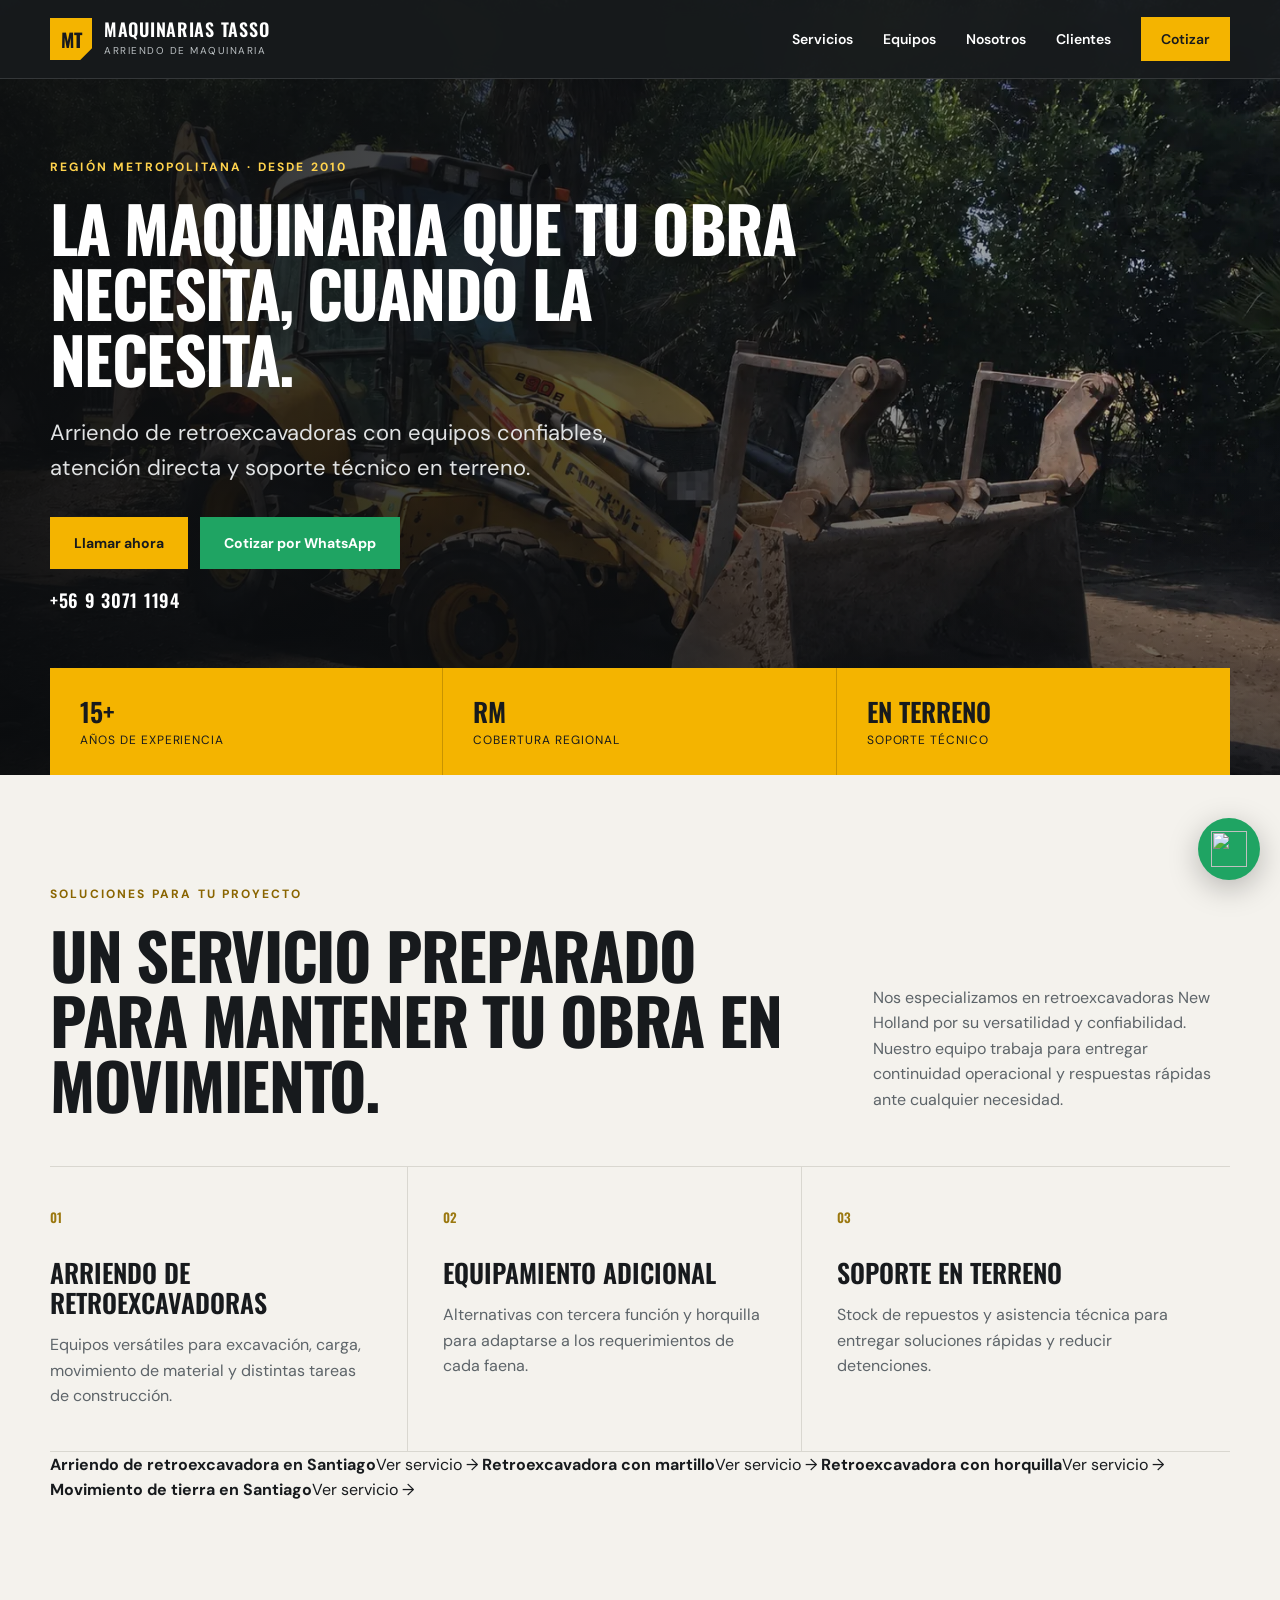
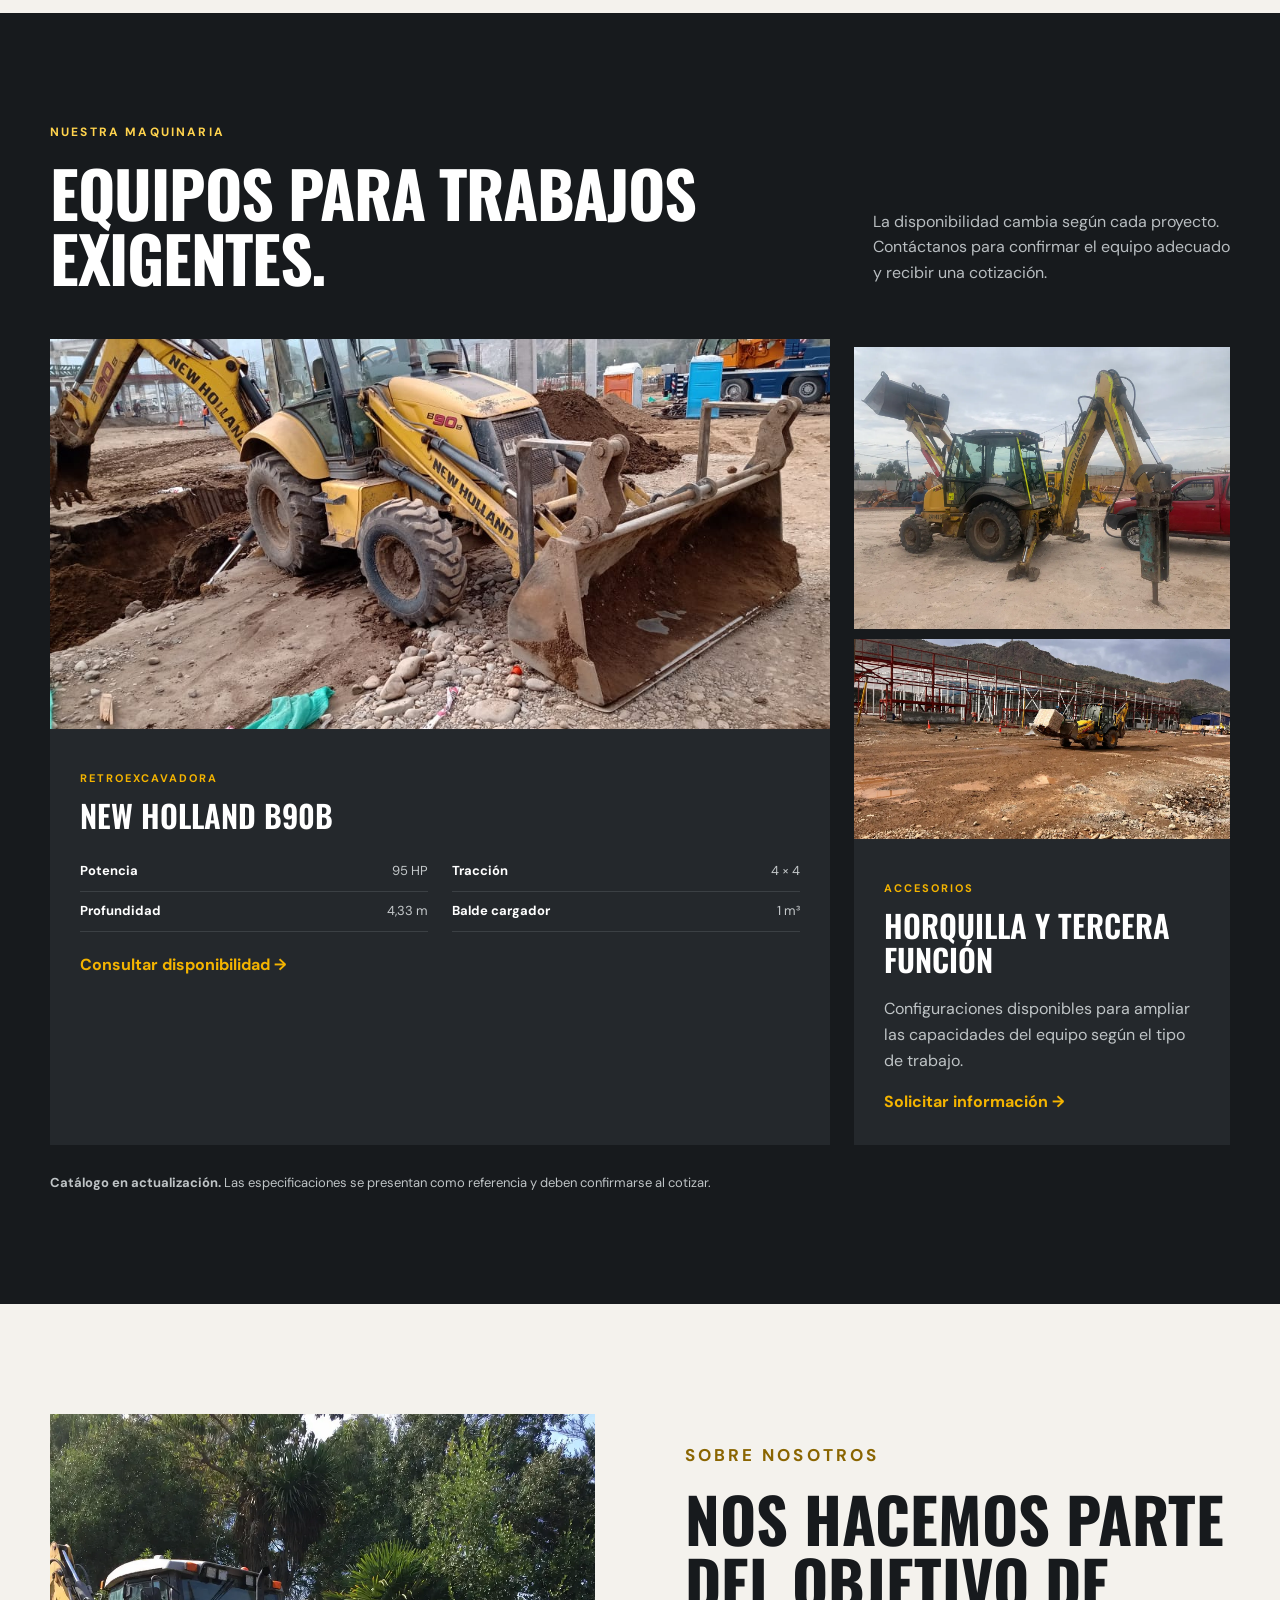
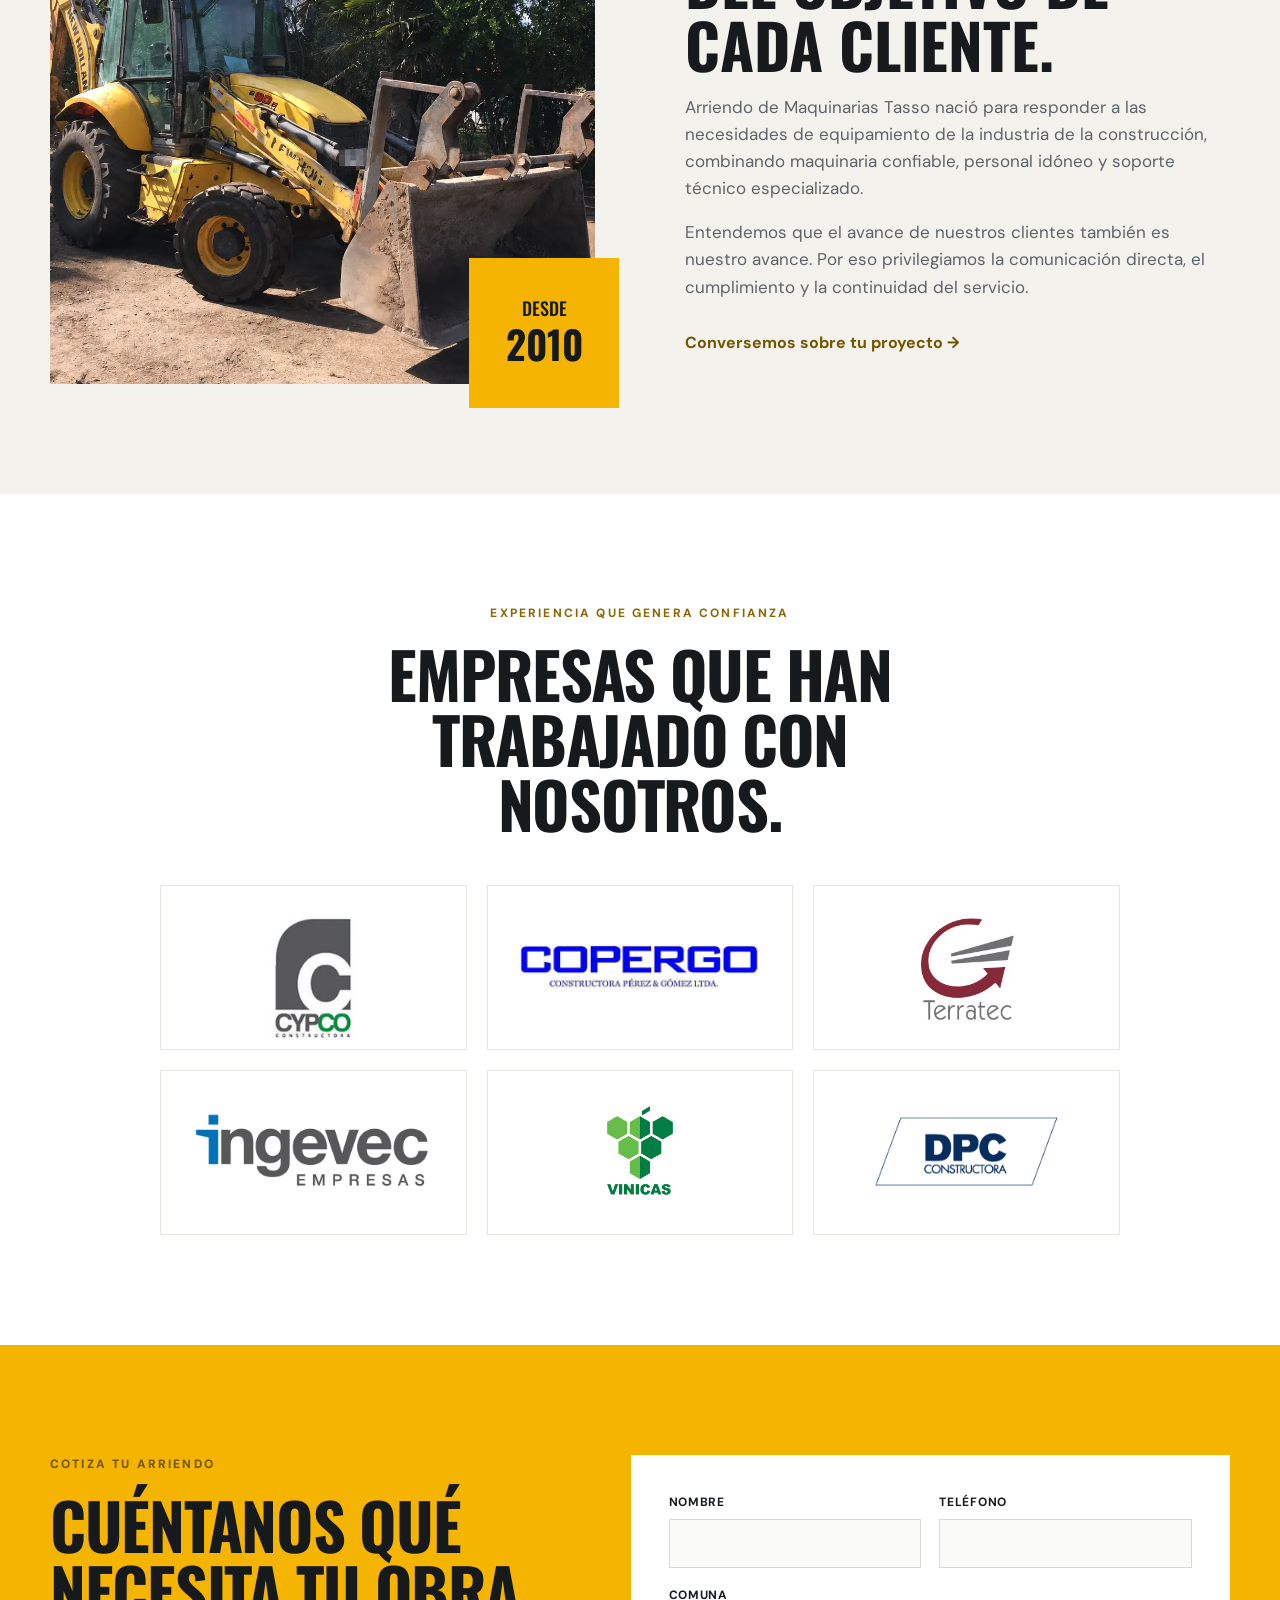
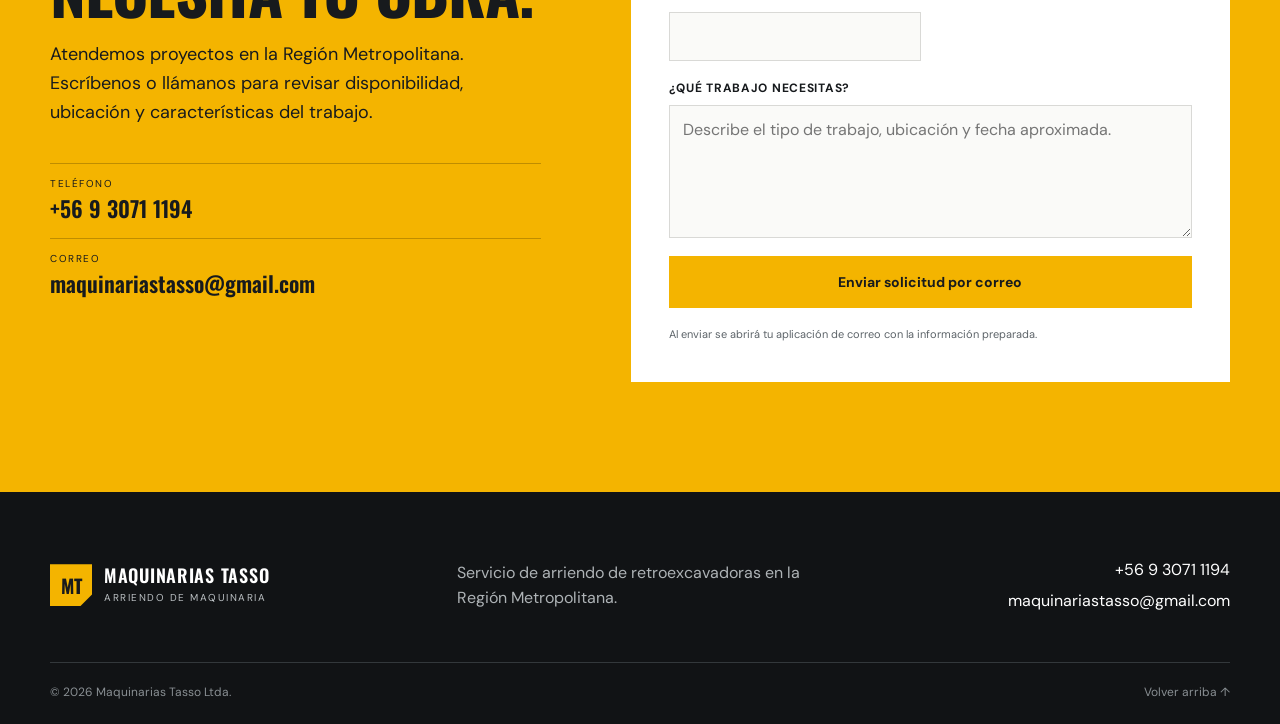
==== index.html @ aa0fc48d "Mejora estructura SEO y enlaces internos" ====
<!doctype html>
<html lang="es-CL">
<head>
  <meta charset="utf-8">
  <meta name="viewport" content="width=device-width, initial-scale=1">
  <title>Arriendo de retroexcavadoras en Santiago | Maquinarias Tasso</title>
  <meta name="description" content="Arriendo de retroexcavadoras y maquinaria para construcción en la Región Metropolitana. Más de 15 años de experiencia, soporte en terreno y atención directa.">
  <meta name="theme-color" content="#171a1d">
  <link rel="icon" href="assets/favicon.svg" type="image/svg+xml">
  <link rel="canonical" href="https://maquinariastasso.cl/">
  <meta property="og:title" content="Maquinarias Tasso | Arriendo de retroexcavadoras">
  <meta property="og:description" content="Maquinaria confiable, operadores con experiencia y soporte en terreno en la Región Metropolitana.">
  <meta property="og:type" content="website">
  <meta property="og:url" content="https://maquinariastasso.cl/">
  <meta property="og:image" content="https://maquinariastasso.cl/assets/retroexcavadora-portada-censurada.webp">
  <link rel="preconnect" href="https://fonts.googleapis.com">
  <link rel="preconnect" href="https://fonts.gstatic.com" crossorigin>
  <link href="https://fonts.googleapis.com/css2?family=DM+Sans:wght@400;500;600;700&family=Oswald:wght@500;600;700&display=swap" rel="stylesheet">
  <link rel="stylesheet" href="styles.css?v=20260804-10">
  <script type="application/ld+json">
  {
    "@context": "https://schema.org",
    "@type": "LocalBusiness",
    "@id": "https://maquinariastasso.cl/#empresa",
    "name": "Arriendo de Maquinarias Tasso Ltda.",
    "alternateName": "Maquinarias Tasso",
    "url": "https://maquinariastasso.cl/",
    "logo": "https://maquinariastasso.cl/assets/favicon.svg",
    "image": "https://maquinariastasso.cl/assets/retroexcavadora-portada-censurada.webp",
    "telephone": "+56930711194",
    "email": "maquinariastasso@gmail.com",
    "foundingDate": "2010",
    "priceRange": "$",
    "address": {
      "@type": "PostalAddress",
      "addressRegion": "Región Metropolitana",
      "addressCountry": "CL"
    },
    "areaServed": {
      "@type": "AdministrativeArea",
      "name": "Región Metropolitana de Santiago"
    },
    "description": "Arriendo de retroexcavadoras y maquinaria para construcción en la Región Metropolitana.",
    "hasOfferCatalog": {
      "@type": "OfferCatalog",
      "name": "Servicios de arriendo de maquinaria",
      "itemListElement": [
        {"@type":"Offer","itemOffered":{"@type":"Service","name":"Arriendo de retroexcavadora en Santiago","url":"https://maquinariastasso.cl/arriendo-retroexcavadora-santiago/"}},
        {"@type":"Offer","itemOffered":{"@type":"Service","name":"Retroexcavadora con martillo hidráulico","url":"https://maquinariastasso.cl/retroexcavadora-con-martillo/"}},
        {"@type":"Offer","itemOffered":{"@type":"Service","name":"Retroexcavadora con horquilla","url":"https://maquinariastasso.cl/retroexcavadora-con-horquilla/"}},
        {"@type":"Offer","itemOffered":{"@type":"Service","name":"Movimiento de tierra en Santiago","url":"https://maquinariastasso.cl/movimiento-de-tierra-santiago/"}}
      ]
    }
  }
  </script>
</head>
<body>
  <a class="skip-link" href="#contenido">Saltar al contenido</a>
  <header class="site-header" id="inicio">
    <div class="container nav-wrap">
      <a class="brand" href="#inicio" aria-label="Maquinarias Tasso, inicio">
        <span class="brand-mark">MT</span>
        <span><strong>Maquinarias Tasso</strong><small>Arriendo de maquinaria</small></span>
      </a>
      <button class="menu-toggle" aria-expanded="false" aria-controls="menu">Menú</button>
      <nav id="menu" aria-label="Navegación principal">
        <a href="#servicios">Servicios</a>
        <a href="#equipos">Equipos</a>
        <a href="#nosotros">Nosotros</a>
        <a href="#clientes">Clientes</a>
        <a class="nav-cta" href="#contacto">Cotizar</a>
      </nav>
    </div>
  </header>

  <main id="contenido">
    <section class="hero">
      <img class="hero-image" src="assets/retroexcavadora-portada-censurada.webp?v=1" alt="Retroexcavadora New Holland de Maquinarias Tasso">
      <div class="hero-overlay"></div>
      <div class="container hero-content">
        <p class="eyebrow">Región Metropolitana · Desde 2010</p>
        <h1>La maquinaria que tu obra necesita, cuando la necesita.</h1>
        <p class="hero-lead">Arriendo de retroexcavadoras con equipos confiables, atención directa y soporte técnico en terreno.</p>
        <div class="hero-actions">
          <a class="button button-primary" href="tel:+56930711194">Llamar ahora</a>
          <a class="button button-whatsapp" href="https://wa.me/56930711194?text=Hola%2C%20quiero%20cotizar%20el%20arriendo%20de%20una%20retroexcavadora." target="_blank" rel="noopener">Cotizar por WhatsApp</a>
        </div>
        <a class="phone-link" href="tel:+56930711194">+56 9 3071 1194</a>
      </div>
      <div class="hero-stats container" aria-label="Características del servicio">
        <div><strong>15+</strong><span>años de experiencia</span></div>
        <div><strong>RM</strong><span>cobertura regional</span></div>
        <div><strong>En terreno</strong><span>soporte técnico</span></div>
      </div>
    </section>

    <section class="section services" id="servicios">
      <div class="container">
        <div class="section-heading split-heading">
          <div><p class="eyebrow dark">Soluciones para tu proyecto</p><h2>Un servicio preparado para mantener tu obra en movimiento.</h2></div>
          <p>Nos especializamos en retroexcavadoras New Holland por su versatilidad y confiabilidad. Nuestro equipo trabaja para entregar continuidad operacional y respuestas rápidas ante cualquier necesidad.</p>
        </div>
        <div class="service-grid">
          <article><span class="number">01</span><h3>Arriendo de retroexcavadoras</h3><p>Equipos versátiles para excavación, carga, movimiento de material y distintas tareas de construcción.</p></article>
          <article><span class="number">02</span><h3>Equipamiento adicional</h3><p>Alternativas con tercera función y horquilla para adaptarse a los requerimientos de cada faena.</p></article>
          <article><span class="number">03</span><h3>Soporte en terreno</h3><p>Stock de repuestos y asistencia técnica para entregar soluciones rápidas y reducir detenciones.</p></article>
        </div>
        <div class="service-page-links" aria-label="Servicios especializados">
          <a href="/arriendo-retroexcavadora-santiago/"><strong>Arriendo de retroexcavadora en Santiago</strong><span>Ver servicio →</span></a>
          <a href="/retroexcavadora-con-martillo/"><strong>Retroexcavadora con martillo</strong><span>Ver servicio →</span></a>
          <a href="/retroexcavadora-con-horquilla/"><strong>Retroexcavadora con horquilla</strong><span>Ver servicio →</span></a>
          <a href="/movimiento-de-tierra-santiago/"><strong>Movimiento de tierra en Santiago</strong><span>Ver servicio →</span></a>
        </div>
      </div>
    </section>

    <section class="section fleet" id="equipos">
      <div class="container">
        <div class="section-heading fleet-heading"><div><p class="eyebrow">Nuestra maquinaria</p><h2>Equipos para trabajos exigentes.</h2></div><p>La disponibilidad cambia según cada proyecto. Contáctanos para confirmar el equipo adecuado y recibir una cotización.</p></div>
        <div class="fleet-grid">
          <article class="machine-card featured">
            <img src="assets/retroexcavadora-en-obra.jpg" alt="Retroexcavadora New Holland B90B trabajando en una obra" loading="lazy">
            <div class="machine-body"><p class="machine-type">Retroexcavadora</p><h3>New Holland B90B</h3><ul><li><b>Potencia</b><span>95 HP</span></li><li><b>Tracción</b><span>4 × 4</span></li><li><b>Profundidad</b><span>4,33 m</span></li><li><b>Balde cargador</b><span>1 m³</span></li></ul><a href="#contacto">Consultar disponibilidad <span>→</span></a></div>
          </article>
          <article class="machine-card">
            <div class="accessory-gallery" aria-label="Retroexcavadoras con equipamiento adicional">
              <img class="accessory-photo-hammer" src="assets/accesorio-martillo-censurado.webp?v=1" alt="Retroexcavadora New Holland equipada con martillo hidráulico" loading="lazy">
              <img class="accessory-photo-fork" src="assets/accesorio-horquilla-censurado.webp?v=1" alt="Retroexcavadora New Holland utilizando horquilla para trasladar materiales" loading="lazy">
            </div>
            <div class="machine-body"><p class="machine-type">Accesorios</p><h3>Horquilla y tercera función</h3><p>Configuraciones disponibles para ampliar las capacidades del equipo según el tipo de trabajo.</p><a href="#contacto">Solicitar información <span>→</span></a></div>
          </article>
        </div>
        <p class="catalog-note"><strong>Catálogo en actualización.</strong> Las especificaciones se presentan como referencia y deben confirmarse al cotizar.</p>
      </div>
    </section>

    <section class="section about" id="nosotros">
      <div class="container about-grid">
        <div class="about-image"><img src="assets/retroexcavadora-portada-censurada.webp?v=1" alt="Retroexcavadora de la flota de Maquinarias Tasso" loading="lazy"><span>Desde<br><strong>2010</strong></span></div>
        <div class="about-copy"><p class="eyebrow dark">Sobre nosotros</p><h2>Nos hacemos parte del objetivo de cada cliente.</h2><p>Arriendo de Maquinarias Tasso nació para responder a las necesidades de equipamiento de la industria de la construcción, combinando maquinaria confiable, personal idóneo y soporte técnico especializado.</p><p>Entendemos que el avance de nuestros clientes también es nuestro avance. Por eso privilegiamos la comunicación directa, el cumplimiento y la continuidad del servicio.</p><a class="text-link" href="#contacto">Conversemos sobre tu proyecto →</a></div>
      </div>
    </section>

    <section class="section clients" id="clientes">
      <div class="container">
        <div class="section-heading centered"><p class="eyebrow dark">Experiencia que genera confianza</p><h2>Empresas que han trabajado con nosotros.</h2></div>
        <div class="logo-row">
          <div class="logo-card logo-card-cypco"><img src="assets/cliente-cypco-mejorado.png" alt="Constructora Cypco" loading="lazy"></div>
          <div class="logo-card logo-card-wide"><img src="assets/cliente-logo.jpg" alt="Constructora Pérez y Gómez, COPERGO" loading="lazy"></div>
          <div class="logo-card logo-card-square"><img src="assets/cliente-terratec.png" alt="Terratec" loading="lazy"></div>
          <div class="logo-card logo-card-wide"><img src="assets/cliente-ingevec.png" alt="Ingevec Empresas" loading="lazy"></div>
          <div class="logo-card logo-card-square"><img src="assets/cliente-vinicas.png" alt="Vinicas" loading="lazy"></div>
          <div class="logo-card logo-card-dpc"><img src="assets/cliente-dpc.png" alt="DPC Constructora" loading="lazy"></div>
        </div>
      </div>
    </section>

    <section class="contact" id="contacto">
      <div class="container contact-grid">
        <div><p class="eyebrow">Cotiza tu arriendo</p><h2>Cuéntanos qué necesita tu obra.</h2><p>Atendemos proyectos en la Región Metropolitana. Escríbenos o llámanos para revisar disponibilidad, ubicación y características del trabajo.</p><div class="contact-options"><a href="tel:+56930711194"><small>Teléfono</small><strong>+56 9 3071 1194</strong></a><a href="mailto:maquinariastasso@gmail.com"><small>Correo</small><strong>maquinariastasso@gmail.com</strong></a></div></div>
        <form id="quote-form">
          <label>Nombre<input name="nombre" autocomplete="name" required></label>
          <label>Teléfono<input name="telefono" type="tel" autocomplete="tel" required></label>
          <label>Comuna<input name="comuna" autocomplete="address-level2" required></label>
          <label>¿Qué trabajo necesitas?<textarea name="mensaje" rows="5" required placeholder="Describe el tipo de trabajo, ubicación y fecha aproximada."></textarea></label>
          <button class="button button-primary" type="submit">Enviar solicitud por correo</button>
          <p class="form-note">Al enviar se abrirá tu aplicación de correo con la información preparada.</p>
        </form>
      </div>
    </section>
  </main>

  <footer><div class="container footer-grid"><div class="brand"><span class="brand-mark">MT</span><span><strong>Maquinarias Tasso</strong><small>Arriendo de maquinaria</small></span></div><p>Servicio de arriendo de retroexcavadoras en la Región Metropolitana.</p><div><a href="tel:+56930711194">+56 9 3071 1194</a><a href="mailto:maquinariastasso@gmail.com">maquinariastasso@gmail.com</a></div></div><div class="container footer-bottom"><span>© <span id="year"></span> Maquinarias Tasso Ltda.</span><a href="#inicio">Volver arriba ↑</a></div></footer>

  <a class="floating-whatsapp" href="https://wa.me/56930711194?text=Hola%2C%20quiero%20cotizar%20el%20arriendo%20de%20una%20retroexcavadora." target="_blank" rel="noopener" aria-label="Cotizar por WhatsApp">
    <img src="https://cdn.simpleicons.org/whatsapp/ffffff" alt="" width="36" height="36">
  </a>
  <script src="script.js"></script>
</body>
</html>
---- styles.css ----
:root{--ink:#171a1d;--muted:#5d6469;--yellow:#f4b400;--yellow-2:#ffd34d;--paper:#f4f2ed;--white:#fff;--green:#1fa463;--line:#d9d7d0;--max:1180px}*{box-sizing:border-box}html{scroll-behavior:smooth;scroll-padding-top:84px}body{margin:0;color:var(--ink);font-family:"DM Sans",sans-serif;background:var(--paper);line-height:1.6}img{max-width:100%;display:block}a{color:inherit;text-decoration:none}.container{width:min(calc(100% - 40px),var(--max));margin:auto}.skip-link{position:absolute;left:-9999px}.skip-link:focus{left:16px;top:12px;z-index:99;background:#fff;padding:10px}.site-header{position:fixed;inset:0 0 auto;z-index:50;background:rgba(23,26,29,.93);color:#fff;border-bottom:1px solid rgba(255,255,255,.13);backdrop-filter:blur(14px)}.nav-wrap{height:78px;display:flex;align-items:center;justify-content:space-between}.brand{display:flex;align-items:center;gap:12px}.brand-mark{display:grid;place-items:center;width:42px;height:42px;background:var(--yellow);color:var(--ink);font:700 19px/1 "Oswald",sans-serif;clip-path:polygon(0 0,100% 0,100% 72%,72% 100%,0 100%)}.brand strong,.brand small{display:block}.brand strong{font:600 18px/1.2 "Oswald",sans-serif;text-transform:uppercase;letter-spacing:.04em}.brand small{font-size:10px;letter-spacing:.15em;text-transform:uppercase;color:#bbc0c3;margin-top:3px}nav{display:flex;align-items:center;gap:30px}nav a{font-size:14px;font-weight:600}nav a:not(.nav-cta):hover{color:var(--yellow)}.nav-cta{background:var(--yellow);color:var(--ink);padding:11px 20px}.menu-toggle{display:none;color:#fff;background:none;border:1px solid #666;padding:8px 12px}.hero{height:max(720px,100vh);min-height:720px;position:relative;color:#fff;display:flex;align-items:center;overflow:hidden}.hero-image,.hero-overlay{position:absolute;inset:0}.hero-image{background:url("assets/retroexcavadora-new-holland.jpg") center/cover}.hero-overlay{background:linear-gradient(90deg,rgba(10,12,14,.93) 0%,rgba(10,12,14,.65) 50%,rgba(10,12,14,.1) 100%),linear-gradient(0deg,rgba(10,12,14,.75),transparent 45%)}.hero-content{position:relative;z-index:2;padding:105px 0 170px}.eyebrow{margin:0 0 18px;color:var(--yellow-2);font-size:12px;font-weight:700;text-transform:uppercase;letter-spacing:.18em}.eyebrow.dark{color:#8a6500}.hero h1,.section h2,.contact h2{font-family:"Oswald",sans-serif;text-transform:uppercase;line-height:1.02;margin:0}.hero h1{font-size:clamp(52px,7.4vw,100px);max-width:850px;letter-spacing:-.025em}.hero-lead{max-width:650px;font-size:clamp(18px,2vw,22px);color:#e0e2e3;margin:24px 0 32px}.hero-actions{display:flex;gap:12px;flex-wrap:wrap}.button{display:inline-flex;align-items:center;justify-content:center;min-height:52px;padding:13px 24px;font-weight:700;border:0;cursor:pointer;font:700 14px/1.2 "DM Sans",sans-serif}.button-primary{background:var(--yellow);color:var(--ink)}.button-primary:hover{background:var(--yellow-2)}.button-whatsapp{background:var(--green);color:#fff}.phone-link{display:inline-block;margin-top:18px;font:600 18px "Oswald",sans-serif;letter-spacing:.04em}.hero-stats{position:absolute;z-index:3;bottom:0;left:50%;transform:translateX(-50%);display:grid;grid-template-columns:repeat(3,1fr);background:var(--yellow);color:var(--ink)}.hero-stats div{padding:24px 30px;border-right:1px solid rgba(0,0,0,.18)}.hero-stats div:last-child{border:0}.hero-stats strong,.hero-stats span{display:block}.hero-stats strong{font:600 26px "Oswald",sans-serif;text-transform:uppercase}.hero-stats span{font-size:12px;text-transform:uppercase;letter-spacing:.08em}.section{padding:110px 0}.section-heading{margin-bottom:48px}.section-heading h2,.contact h2{font-size:clamp(38px,5vw,65px);letter-spacing:-.02em}.split-heading,.fleet-heading{display:grid;grid-template-columns:1.35fr .65fr;gap:80px;align-items:end}.split-heading>p,.fleet-heading>p{color:var(--muted);margin:0 0 5px}.service-grid{display:grid;grid-template-columns:repeat(3,1fr);border-top:1px solid var(--line);border-bottom:1px solid var(--line)}.service-grid article{padding:38px 35px 42px 0;border-right:1px solid var(--line);margin-right:35px}.service-grid article:last-child{border:0;margin:0}.number{font:600 13px "Oswald";color:#9b780f}.service-grid h3{font:600 26px/1.15 "Oswald";text-transform:uppercase;margin:28px 0 14px}.service-grid p{color:var(--muted);margin:0}.fleet{background:var(--ink);color:#fff}.fleet-heading>p{color:#b8bdc0}.fleet-grid{display:grid;grid-template-columns:1.35fr .65fr;gap:24px}.machine-card{background:#24282c}.machine-card img{width:100%;height:290px;object-fit:cover}.machine-card.featured img{height:390px}.machine-body{padding:30px}.machine-type{color:var(--yellow);font-size:11px;text-transform:uppercase;letter-spacing:.18em;font-weight:700}.machine-body h3{font:600 31px/1.1 "Oswald";text-transform:uppercase;margin:8px 0 20px}.machine-body>p:not(.machine-type){color:#bfc4c6}.machine-body ul{list-style:none;padding:0;margin:0 0 20px;display:grid;grid-template-columns:1fr 1fr;gap:0 24px}.machine-body li{display:flex;justify-content:space-between;padding:9px 0;border-bottom:1px solid #3b4044;font-size:13px}.machine-body li span{color:#c5c9cb}.machine-body a,.text-link{color:var(--yellow);font-weight:700}.catalog-note{font-size:13px;color:#bfc4c6;margin:28px 0 0}.about-grid{display:grid;grid-template-columns:1fr 1fr;gap:90px;align-items:center}.about-image{position:relative}.about-image img{width:100%;height:570px;object-fit:cover}.about-image>span{position:absolute;right:-24px;bottom:-24px;width:150px;height:150px;background:var(--yellow);display:grid;place-content:center;text-align:center;font:500 18px/1.2 "Oswald";text-transform:uppercase}.about-image strong{font-size:39px}.about-copy h2{font-size:clamp(38px,5vw,62px)}.about-copy p{color:var(--muted);font-size:17px}.about-copy .text-link{display:inline-block;margin-top:12px;color:#735600}.clients{background:#fff}.centered{text-align:center}.centered h2{max-width:680px;margin:auto}.logo-row{display:flex;justify-content:center;gap:24px;flex-wrap:wrap}.logo-card{width:230px;height:130px;border:1px solid #e5e3dd;display:grid;place-items:center;padding:22px}.logo-card img{max-height:75px;max-width:170px}.contact{background:var(--yellow);padding:110px 0}.contact .eyebrow{color:#6e5200}.contact-grid{display:grid;grid-template-columns:.9fr 1.1fr;gap:90px}.contact-grid>div>p:not(.eyebrow){font-size:18px;max-width:510px}.contact-options{display:grid;gap:14px;margin-top:36px}.contact-options a{border-top:1px solid rgba(0,0,0,.22);padding-top:12px}.contact-options small,.contact-options strong{display:block}.contact-options small{text-transform:uppercase;font-size:10px;letter-spacing:.15em}.contact-options strong{font:600 22px "Oswald"}form{background:#fff;padding:38px;display:grid;grid-template-columns:1fr 1fr;gap:18px}label{display:grid;gap:7px;font-size:12px;font-weight:700;text-transform:uppercase;letter-spacing:.06em}label:last-of-type,form button,.form-note{grid-column:1/-1}input,textarea{width:100%;border:1px solid #d9d9d6;padding:13px;font:400 16px "DM Sans";background:#fafaf8}textarea{resize:vertical}.form-note{font-size:11px;color:var(--muted);margin:0}footer{background:#111315;color:#fff;padding:52px 0 22px}.footer-grid{display:grid;grid-template-columns:1fr 1fr 1fr;gap:40px;align-items:center}.footer-grid p{color:#aeb3b6}.footer-grid>div:last-child{display:grid;gap:6px;text-align:right}.footer-bottom{border-top:1px solid #33383b;margin-top:35px;padding-top:20px;display:flex;justify-content:space-between;color:#898f93;font-size:12px}.floating-whatsapp{position:fixed;z-index:45;right:20px;bottom:20px;width:58px;height:58px;border-radius:50%;display:grid;place-items:center;background:var(--green);color:#fff;font-weight:800;box-shadow:0 8px 30px rgba(0,0,0,.25)}@media(max-width:850px){nav{position:absolute;top:78px;left:0;right:0;background:#171a1d;padding:24px 20px;display:none;flex-direction:column;align-items:stretch;gap:0}nav.open{display:flex}nav a{padding:13px 0;border-bottom:1px solid #34383b}.nav-cta{padding:13px;margin-top:12px;text-align:center}.menu-toggle{display:block}.hero{min-height:760px}.hero-overlay{background:linear-gradient(90deg,rgba(10,12,14,.92),rgba(10,12,14,.48))}.hero-content{padding-bottom:195px}.hero-stats div{padding:18px 14px}.hero-stats strong{font-size:20px}.split-heading,.fleet-heading,.about-grid,.contact-grid{grid-template-columns:1fr;gap:34px}.service-grid{grid-template-columns:1fr}.service-grid article{border-right:0;border-bottom:1px solid var(--line);margin:0;padding:28px 0}.fleet-grid{grid-template-columns:1fr}.machine-card.featured img,.machine-card img{height:300px}.about-image img{height:440px}.about-image>span{right:0}.footer-grid{grid-template-columns:1fr;text-align:center}.footer-grid .brand{justify-content:center}.footer-grid>div:last-child{text-align:center}}@media(max-width:560px){.container{width:min(calc(100% - 28px),var(--max))}.brand strong{font-size:16px}.brand small{display:none}.hero{min-height:810px}.hero h1{font-size:49px}.hero-actions .button{width:100%}.hero-stats{grid-template-columns:1fr 1fr}.hero-stats div:last-child{grid-column:1/-1;border-top:1px solid rgba(0,0,0,.18)}.section,.contact{padding:76px 0}.service-grid{border-bottom:0}.fleet-grid{margin-left:-14px;margin-right:-14px}.machine-body ul{grid-template-columns:1fr}form{padding:25px;grid-template-columns:1fr}.contact-options strong{font-size:18px;overflow-wrap:anywhere}.footer-bottom{gap:20px}.floating-whatsapp{width:52px;height:52px}}
.hero-content{padding-bottom:225px}.phone-link{display:block;width:max-content}.floating-whatsapp{width:62px;height:62px;font-size:0;transition:transform .2s ease,background .2s ease}.floating-whatsapp::after{content:"";position:absolute;left:7px;bottom:1px;width:17px;height:17px;background:var(--green);clip-path:polygon(0 0,100% 0,0 100%);transform:rotate(-10deg)}.floating-whatsapp:hover{transform:translateY(-3px);background:#188a53}.floating-whatsapp:hover::after{background:#188a53}.floating-whatsapp svg{position:relative;z-index:1;width:39px;height:39px;overflow:visible}.floating-whatsapp .bubble{fill:none;stroke:#fff;stroke-width:2.2;stroke-linejoin:round}.floating-whatsapp .phone{fill:#fff}@media(max-width:850px){.hero{min-height:810px}.hero-content{padding-bottom:265px}}@media(max-width:560px){.hero{min-height:880px}.hero-content{padding-bottom:290px}.floating-whatsapp{width:56px;height:56px}}
.hero{display:block;height:auto;min-height:0;padding-top:78px}.hero-content{padding:80px 0 55px}.hero-stats{position:relative;left:auto;bottom:auto;transform:none;margin:0 auto}.phone-link{position:relative;z-index:4;margin-bottom:0}.floating-whatsapp{border:none;outline:none}.floating-whatsapp svg{display:block}@media(max-width:850px){.hero{min-height:0}.hero-content{padding:72px 0 55px}.hero-stats{position:relative;left:auto;bottom:auto;transform:none}}@media(max-width:560px){.hero{min-height:0}.hero-content{padding:62px 0 48px}.hero-stats{position:relative}}
.floating-whatsapp::after{display:none}.floating-whatsapp img{display:block;width:36px;height:36px;position:relative;z-index:2}
.hero{
  background:#111315;
}
.hero-image{
  display:block;
  position:absolute;
  inset:0;
  z-index:0;
  width:100%;
  height:100%;
  max-width:none;
  object-fit:cover;
  object-position:center center;
}
.hero::before{
  content:"";
  position:absolute;
  inset:0;
  z-index:1;
  background:
    linear-gradient(90deg,rgba(10,12,14,.93) 0%,rgba(10,12,14,.65) 50%,rgba(10,12,14,.1) 100%),
    linear-gradient(0deg,rgba(10,12,14,.75),transparent 45%);
  pointer-events:none;
}
.hero-overlay{display:none}
@media(max-width:850px){
  .hero::before{background:linear-gradient(90deg,rgba(10,12,14,.92),rgba(10,12,14,.48))}
}
.hero h1{font-size:clamp(38px,5vw,65px);max-width:780px}
.logo-row{display:grid;grid-template-columns:repeat(3,minmax(0,1fr));gap:20px;max-width:960px;margin:0 auto}
.logo-card{width:auto;height:165px;padding:22px 28px;background:#fff}
.logo-card img{width:auto;height:auto;max-width:230px;max-height:105px;object-fit:contain}
.logo-card-cypco img{max-height:132px;max-width:210px}
.logo-card-square img{max-height:118px}
.logo-card-wide img{max-width:245px;max-height:92px}
.logo-card-dpc img{max-width:220px;max-height:100px}
@media(max-width:850px){.logo-row{grid-template-columns:repeat(2,minmax(0,1fr))}}
@media(max-width:420px){.logo-row{grid-template-columns:1fr}.logo-card{height:150px}}
.accessory-gallery{display:grid;grid-template-rows:1fr 1fr;gap:2px;height:390px;overflow:hidden;background:#171a1d}
.accessory-gallery img{width:100%;height:100%;min-height:0;object-fit:cover}
.accessory-photo-hammer{object-position:center 49%}
.accessory-photo-fork{object-position:58% 52%}
@media(max-width:850px){.accessory-gallery{height:500px}.accessory-gallery img{height:100%}}
@media(max-width:560px){.accessory-gallery{height:420px}}
.accessory-gallery{grid-template-rows:minmax(0,3fr) minmax(0,2fr);height:500px}
.accessory-gallery .accessory-photo-hammer{object-fit:contain;object-position:center;background:#171a1d}
@media(max-width:850px){.accessory-gallery{grid-template-columns:repeat(2,minmax(0,1fr));grid-template-rows:1fr;height:auto}.accessory-gallery img{height:auto;aspect-ratio:4/3}}
@media(max-width:560px){.accessory-gallery{grid-template-columns:1fr}.accessory-gallery .accessory-photo-fork{height:230px;aspect-ratio:auto}}
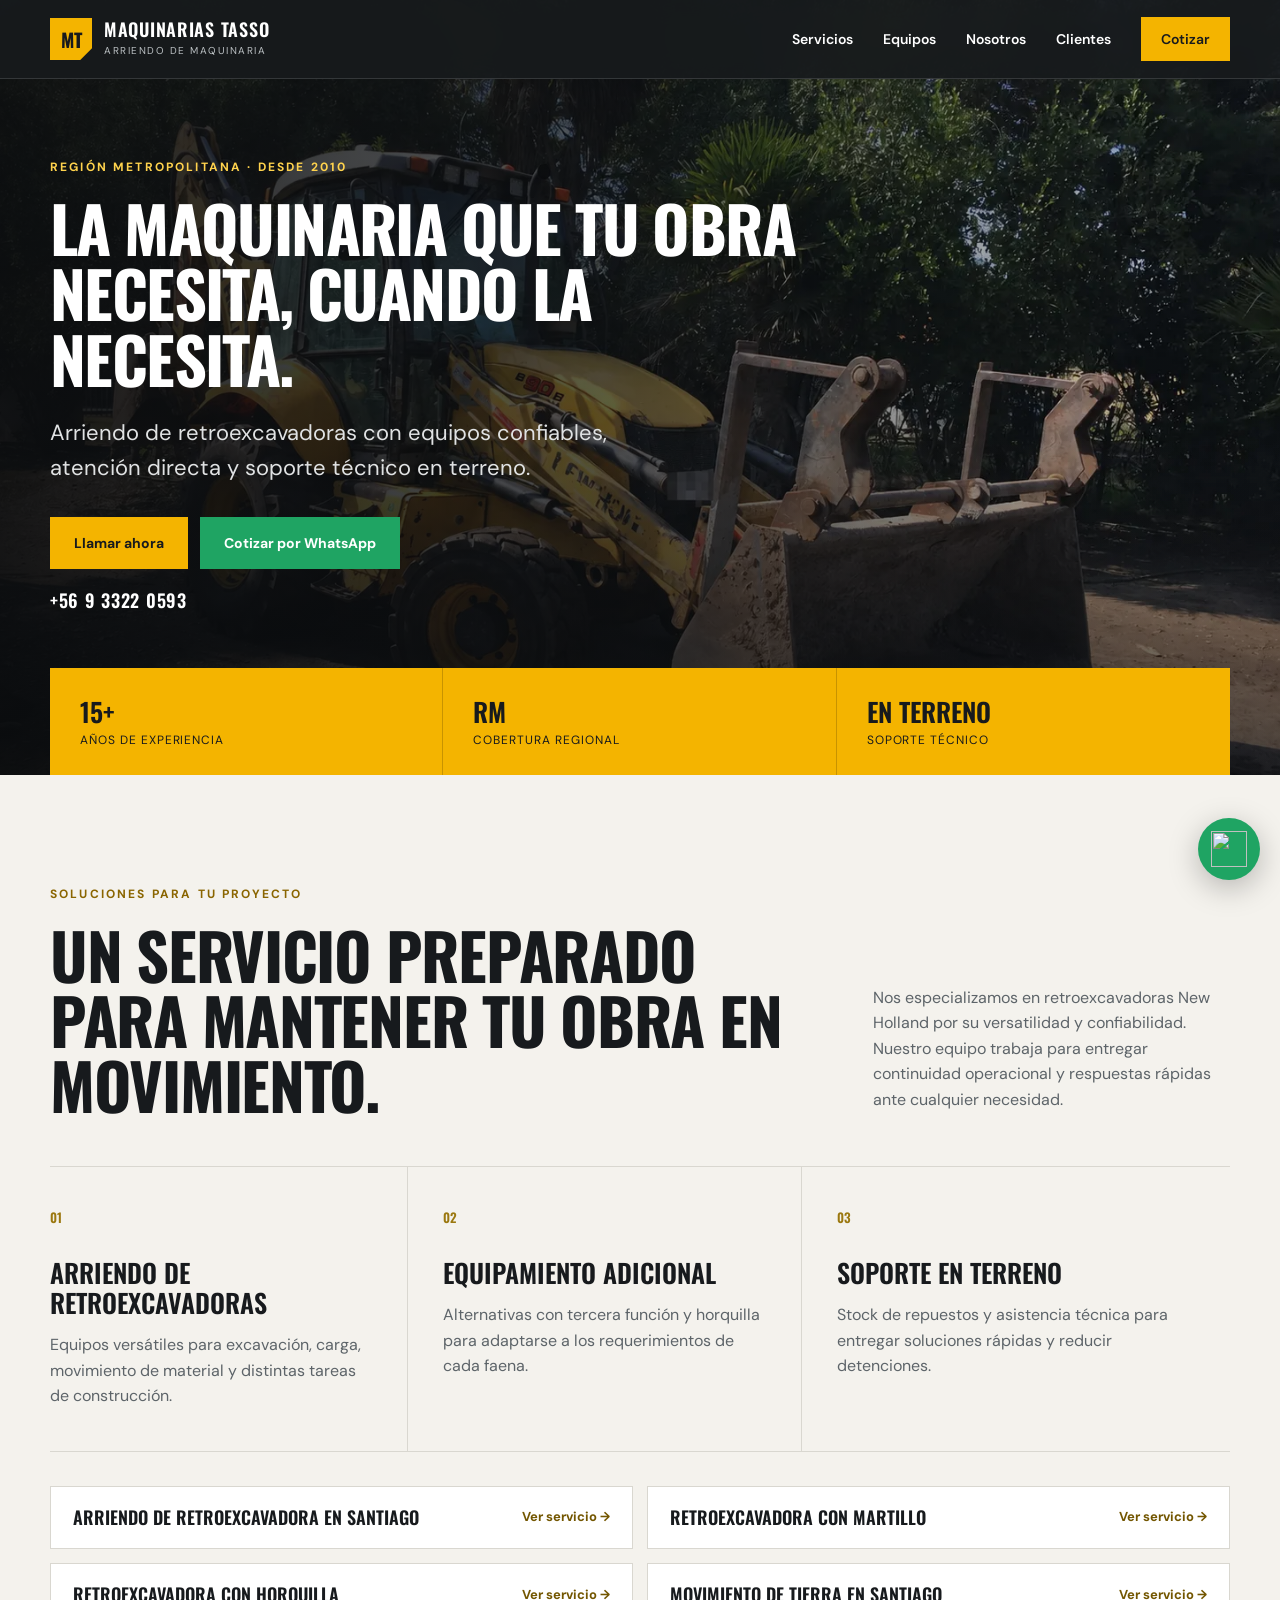
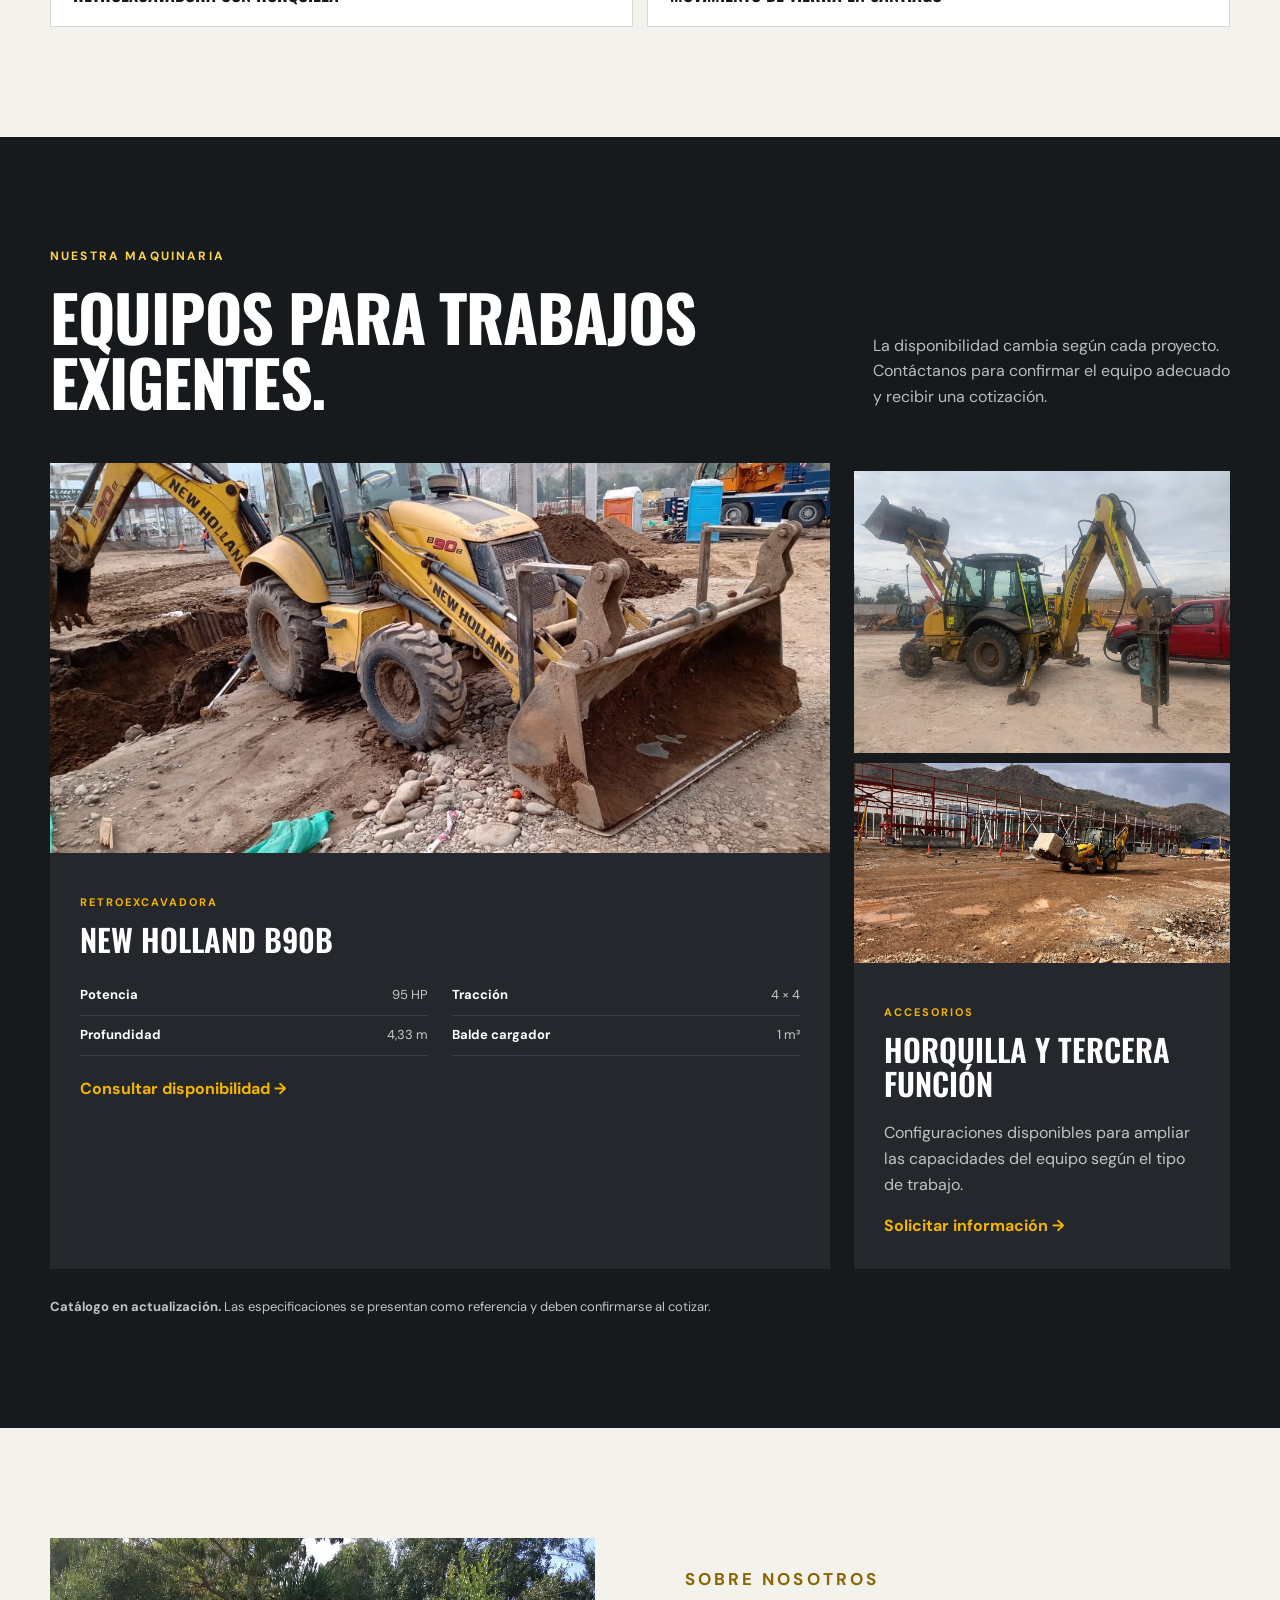
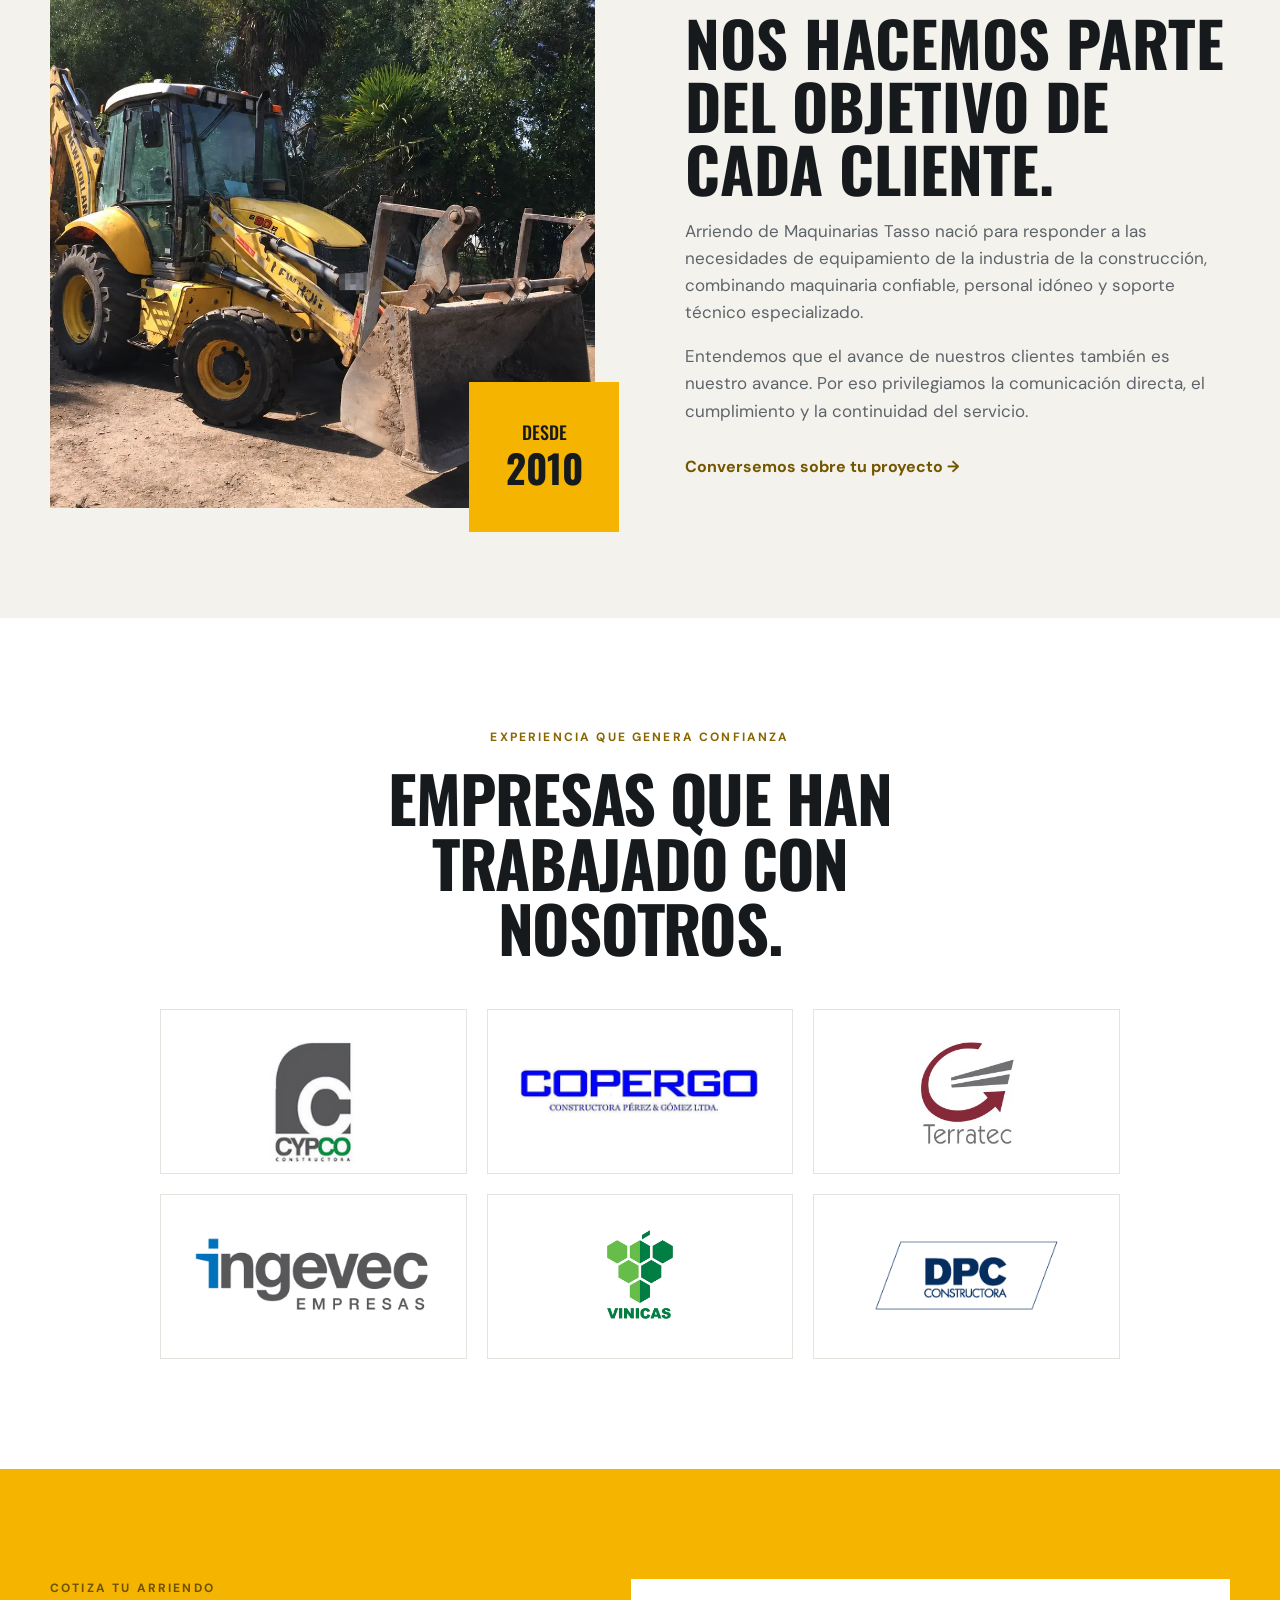
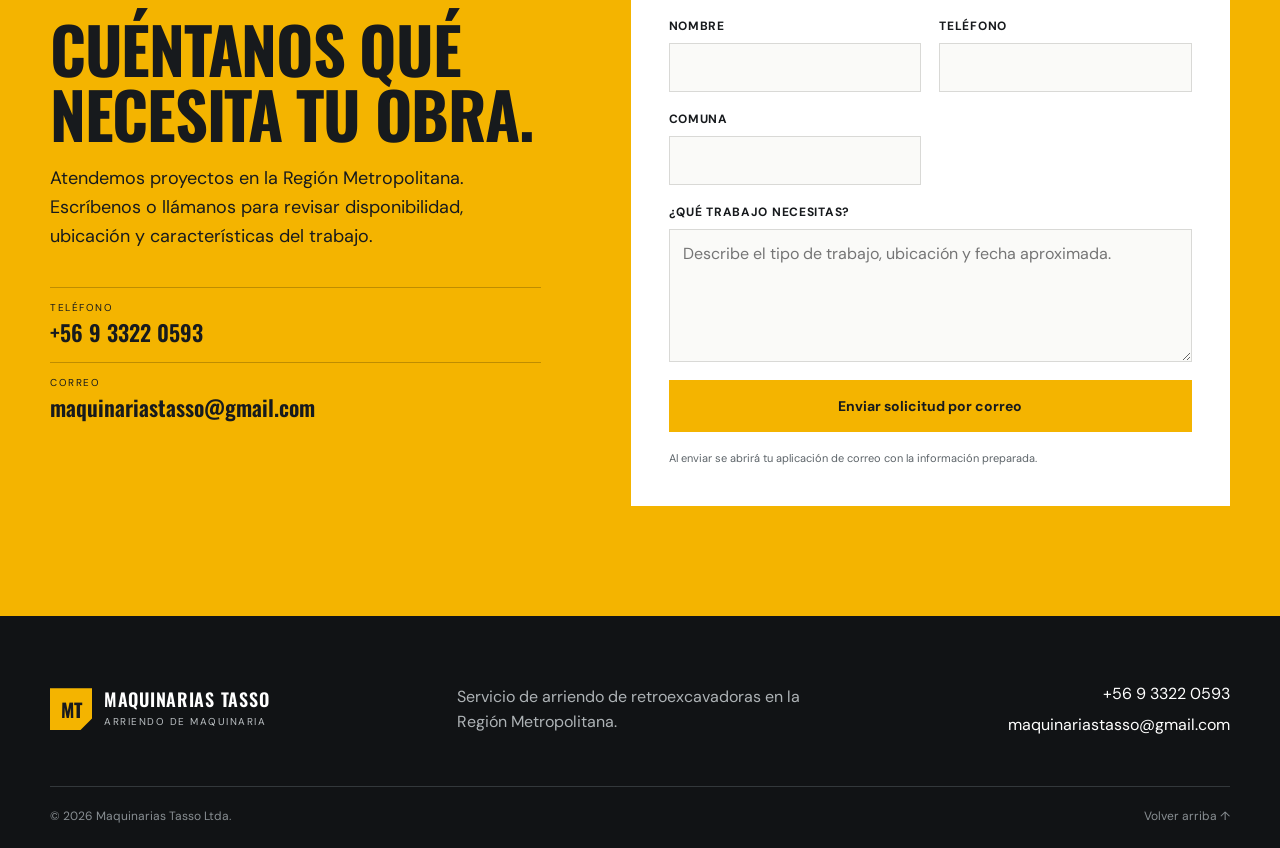
==== commit 9251305b: "Actualiza teléfono de contacto en index.html" ====
--- a/index.html
+++ b/index.html
@@ -27,7 +27,7 @@
     "url": "https://maquinariastasso.cl/",
     "logo": "https://maquinariastasso.cl/assets/favicon.svg",
     "image": "https://maquinariastasso.cl/assets/retroexcavadora-portada-censurada.webp",
-    "telephone": "+56930711194",
+    "telephone": "+56933220593",
     "email": "maquinariastasso@gmail.com",
     "foundingDate": "2010",
     "priceRange": "$",
@@ -82,10 +82,10 @@
         <h1>La maquinaria que tu obra necesita, cuando la necesita.</h1>
         <p class="hero-lead">Arriendo de retroexcavadoras con equipos confiables, atención directa y soporte técnico en terreno.</p>
         <div class="hero-actions">
-          <a class="button button-primary" href="tel:+56930711194">Llamar ahora</a>
-          <a class="button button-whatsapp" href="https://wa.me/56930711194?text=Hola%2C%20quiero%20cotizar%20el%20arriendo%20de%20una%20retroexcavadora." target="_blank" rel="noopener">Cotizar por WhatsApp</a>
+          <a class="button button-primary" href="tel:+56933220593">Llamar ahora</a>
+          <a class="button button-whatsapp" href="https://wa.me/56933220593?text=Hola%2C%20quiero%20cotizar%20el%20arriendo%20de%20una%20retroexcavadora." target="_blank" rel="noopener">Cotizar por WhatsApp</a>
         </div>
-        <a class="phone-link" href="tel:+56930711194">+56 9 3071 1194</a>
+        <a class="phone-link" href="tel:+56933220593">+56 9 3322 0593</a>
       </div>
       <div class="hero-stats container" aria-label="Características del servicio">
         <div><strong>15+</strong><span>años de experiencia</span></div>
@@ -157,7 +157,7 @@
 
     <section class="contact" id="contacto">
       <div class="container contact-grid">
-        <div><p class="eyebrow">Cotiza tu arriendo</p><h2>Cuéntanos qué necesita tu obra.</h2><p>Atendemos proyectos en la Región Metropolitana. Escríbenos o llámanos para revisar disponibilidad, ubicación y características del trabajo.</p><div class="contact-options"><a href="tel:+56930711194"><small>Teléfono</small><strong>+56 9 3071 1194</strong></a><a href="mailto:maquinariastasso@gmail.com"><small>Correo</small><strong>maquinariastasso@gmail.com</strong></a></div></div>
+        <div><p class="eyebrow">Cotiza tu arriendo</p><h2>Cuéntanos qué necesita tu obra.</h2><p>Atendemos proyectos en la Región Metropolitana. Escríbenos o llámanos para revisar disponibilidad, ubicación y características del trabajo.</p><div class="contact-options"><a href="tel:+56933220593"><small>Teléfono</small><strong>+56 9 3322 0593</strong></a><a href="mailto:maquinariastasso@gmail.com"><small>Correo</small><strong>maquinariastasso@gmail.com</strong></a></div></div>
         <form id="quote-form">
           <label>Nombre<input name="nombre" autocomplete="name" required></label>
           <label>Teléfono<input name="telefono" type="tel" autocomplete="tel" required></label>
@@ -170,9 +170,9 @@
     </section>
   </main>
 
-  <footer><div class="container footer-grid"><div class="brand"><span class="brand-mark">MT</span><span><strong>Maquinarias Tasso</strong><small>Arriendo de maquinaria</small></span></div><p>Servicio de arriendo de retroexcavadoras en la Región Metropolitana.</p><div><a href="tel:+56930711194">+56 9 3071 1194</a><a href="mailto:maquinariastasso@gmail.com">maquinariastasso@gmail.com</a></div></div><div class="container footer-bottom"><span>© <span id="year"></span> Maquinarias Tasso Ltda.</span><a href="#inicio">Volver arriba ↑</a></div></footer>
+  <footer><div class="container footer-grid"><div class="brand"><span class="brand-mark">MT</span><span><strong>Maquinarias Tasso</strong><small>Arriendo de maquinaria</small></span></div><p>Servicio de arriendo de retroexcavadoras en la Región Metropolitana.</p><div><a href="tel:+56933220593">+56 9 3322 0593</a><a href="mailto:maquinariastasso@gmail.com">maquinariastasso@gmail.com</a></div></div><div class="container footer-bottom"><span>© <span id="year"></span> Maquinarias Tasso Ltda.</span><a href="#inicio">Volver arriba ↑</a></div></footer>
 
-  <a class="floating-whatsapp" href="https://wa.me/56930711194?text=Hola%2C%20quiero%20cotizar%20el%20arriendo%20de%20una%20retroexcavadora." target="_blank" rel="noopener" aria-label="Cotizar por WhatsApp">
+  <a class="floating-whatsapp" href="https://wa.me/56933220593?text=Hola%2C%20quiero%20cotizar%20el%20arriendo%20de%20una%20retroexcavadora." target="_blank" rel="noopener" aria-label="Cotizar por WhatsApp">
     <img src="https://cdn.simpleicons.org/whatsapp/ffffff" alt="" width="36" height="36">
   </a>
   <script src="script.js"></script>
--- a/styles.css
+++ b/styles.css
@@ -50,3 +50,35 @@
 .accessory-gallery .accessory-photo-hammer{object-fit:contain;object-position:center;background:#171a1d}
 @media(max-width:850px){.accessory-gallery{grid-template-columns:repeat(2,minmax(0,1fr));grid-template-rows:1fr;height:auto}.accessory-gallery img{height:auto;aspect-ratio:4/3}}
 @media(max-width:560px){.accessory-gallery{grid-template-columns:1fr}.accessory-gallery .accessory-photo-fork{height:230px;aspect-ratio:auto}}
+
+/* Páginas de servicios y enlaces internos */
+.service-page-links{display:grid;grid-template-columns:repeat(2,minmax(0,1fr));gap:14px;margin-top:34px}
+.service-page-links a{display:flex;justify-content:space-between;gap:20px;align-items:center;background:#fff;border:1px solid var(--line);padding:20px 22px}
+.service-page-links a:hover{border-color:#b98700;transform:translateY(-2px)}
+.service-page-links strong{font:600 18px/1.2 "Oswald",sans-serif;text-transform:uppercase}
+.service-page-links span{color:#735600;font-size:13px;font-weight:700;white-space:nowrap}
+.service-hero{padding:170px 0 90px;background:#171a1d;color:#fff}
+.service-hero .breadcrumbs{font-size:13px;color:#bcc1c4;margin-bottom:28px}
+.service-hero .breadcrumbs a{color:var(--yellow)}
+.service-hero h1{font:600 clamp(42px,6vw,76px)/1.02 "Oswald",sans-serif;text-transform:uppercase;max-width:900px;margin:0}
+.service-hero .lead{max-width:760px;font-size:20px;color:#d9dcde;margin:24px 0 32px}
+.service-layout{display:grid;grid-template-columns:minmax(0,1.35fr) minmax(280px,.65fr);gap:70px;align-items:start}
+.service-copy h2,.related-services h2{font:600 clamp(32px,4vw,52px)/1.08 "Oswald",sans-serif;text-transform:uppercase;margin:0 0 20px}
+.service-copy h3{font:600 27px/1.15 "Oswald",sans-serif;text-transform:uppercase;margin:38px 0 12px}
+.service-copy p,.service-copy li{color:var(--muted);font-size:17px}
+.service-copy ul{padding-left:22px}
+.quote-panel{position:sticky;top:110px;background:var(--yellow);padding:30px}
+.quote-panel h2{font:600 31px/1.1 "Oswald",sans-serif;text-transform:uppercase;margin:0 0 14px}
+.quote-panel p{margin:0 0 22px}
+.quote-panel .button{width:100%;margin-top:10px}
+.quote-panel .button-dark{background:#171a1d;color:#fff}
+.faq-list{display:grid;gap:12px;margin-top:24px}
+.faq-list details{background:#fff;border:1px solid var(--line);padding:18px 20px}
+.faq-list summary{cursor:pointer;font-weight:700}
+.faq-list p{margin-bottom:0;font-size:15px}
+.related-services{background:#fff}
+.related-grid{display:grid;grid-template-columns:repeat(3,1fr);gap:18px}
+.related-grid a{border:1px solid var(--line);padding:24px;font-weight:700}
+.related-grid a:hover{border-color:#b98700}
+@media(max-width:850px){.service-page-links,.service-layout,.related-grid{grid-template-columns:1fr}.quote-panel{position:static}.service-hero{padding:135px 0 70px}}
+@media(max-width:560px){.service-page-links a{align-items:flex-start;flex-direction:column;gap:7px}.service-hero .lead{font-size:18px}}
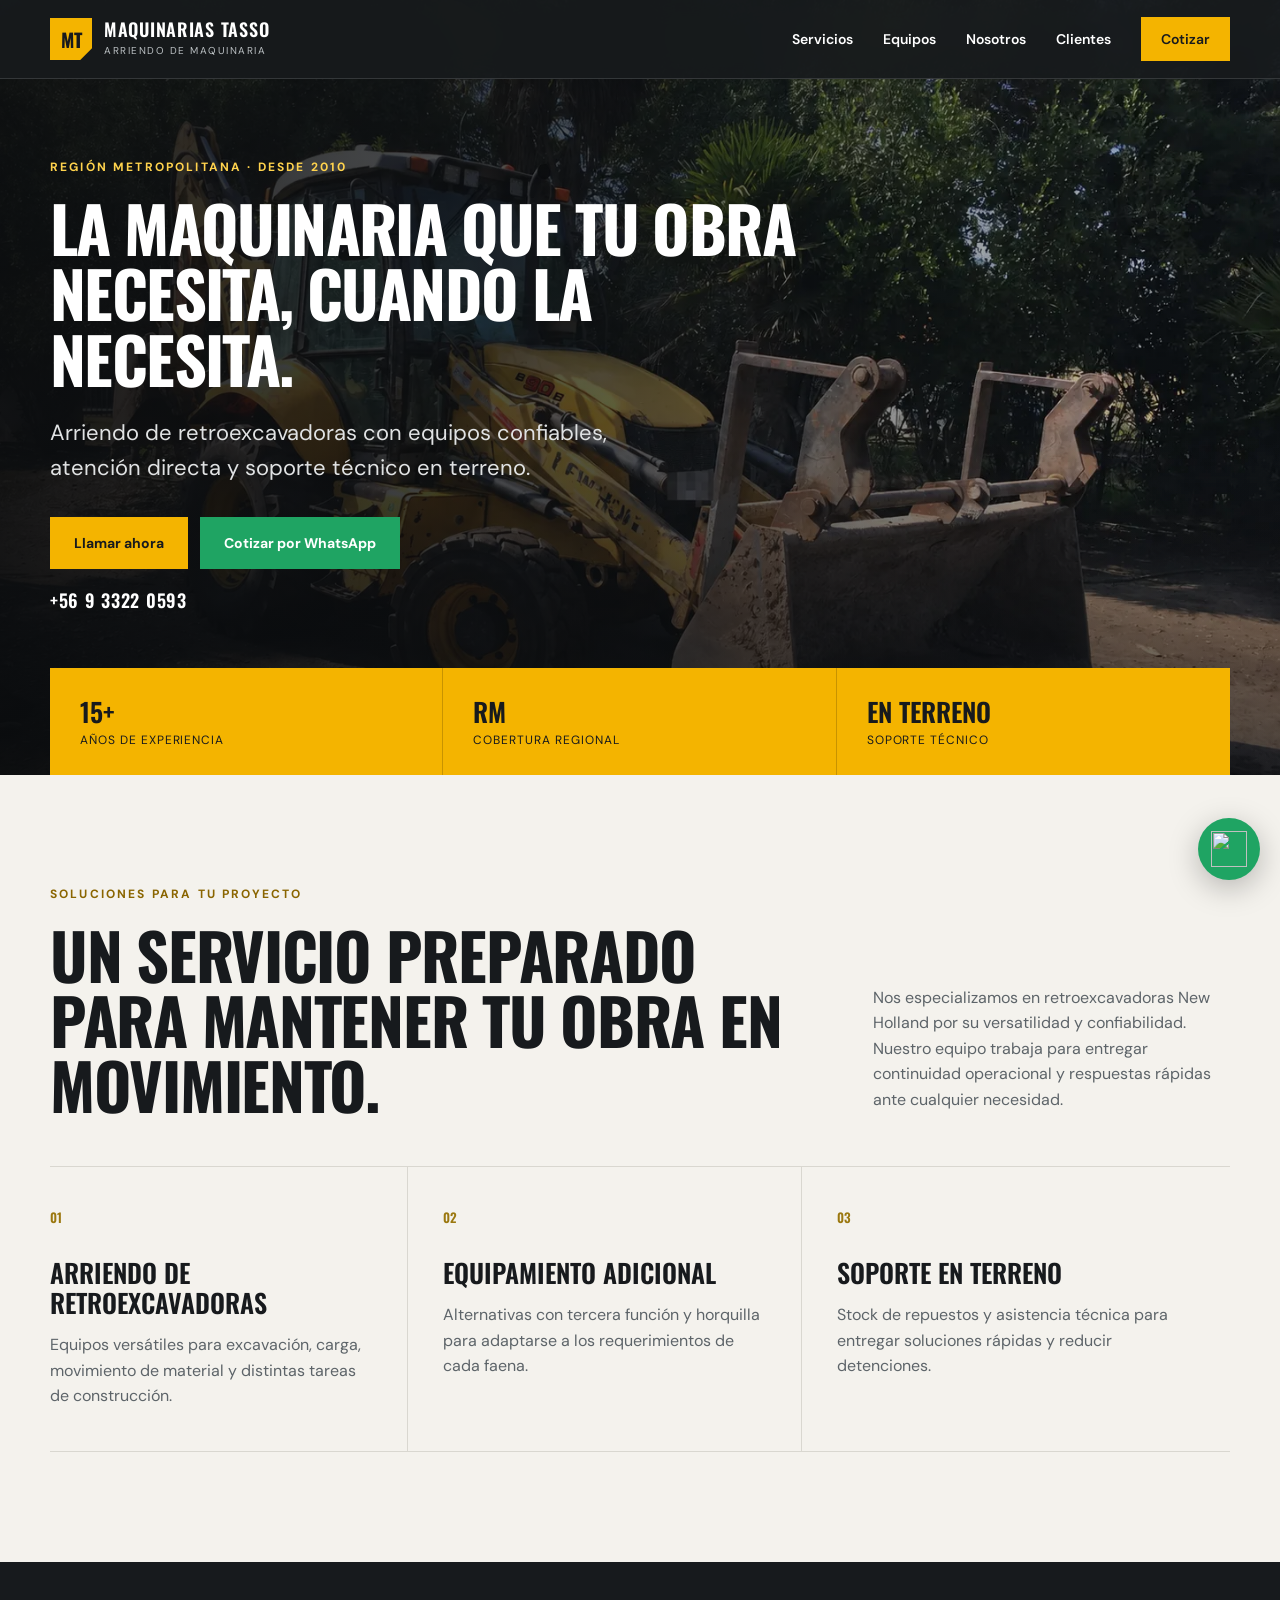
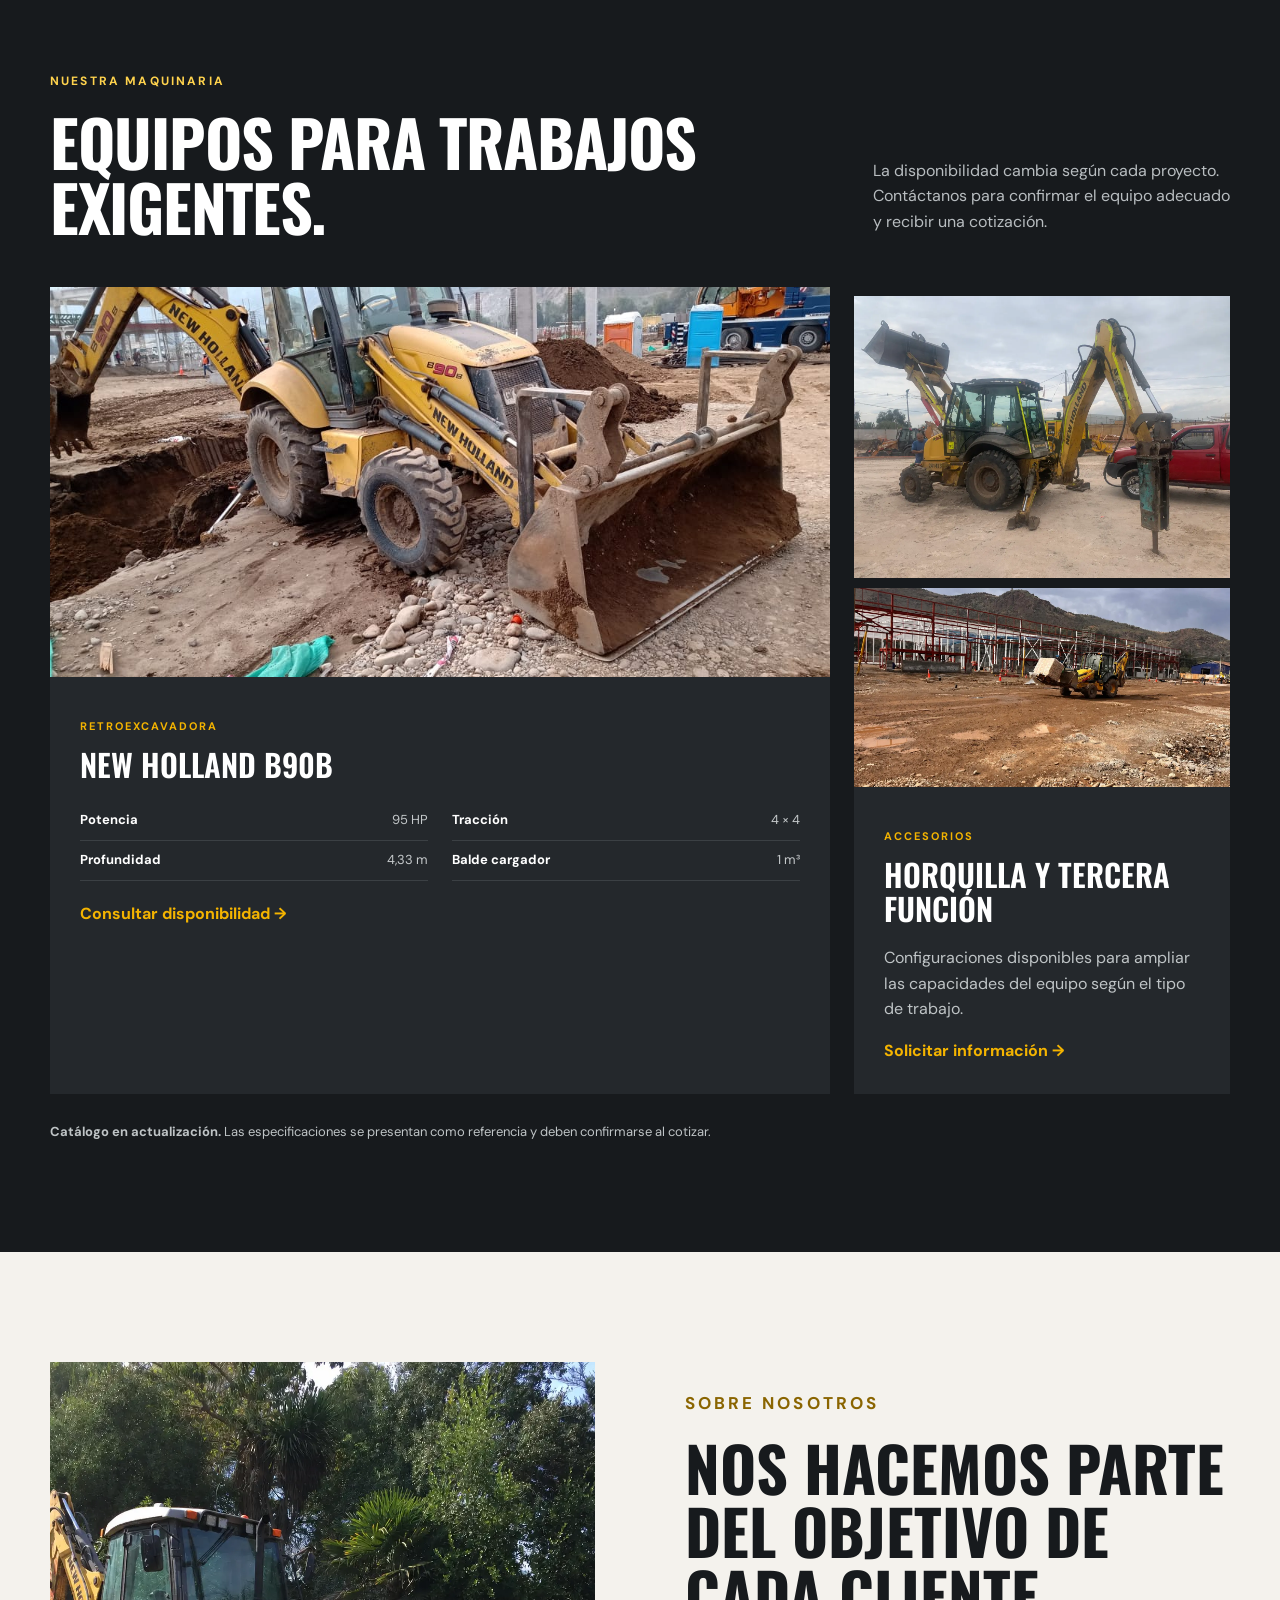
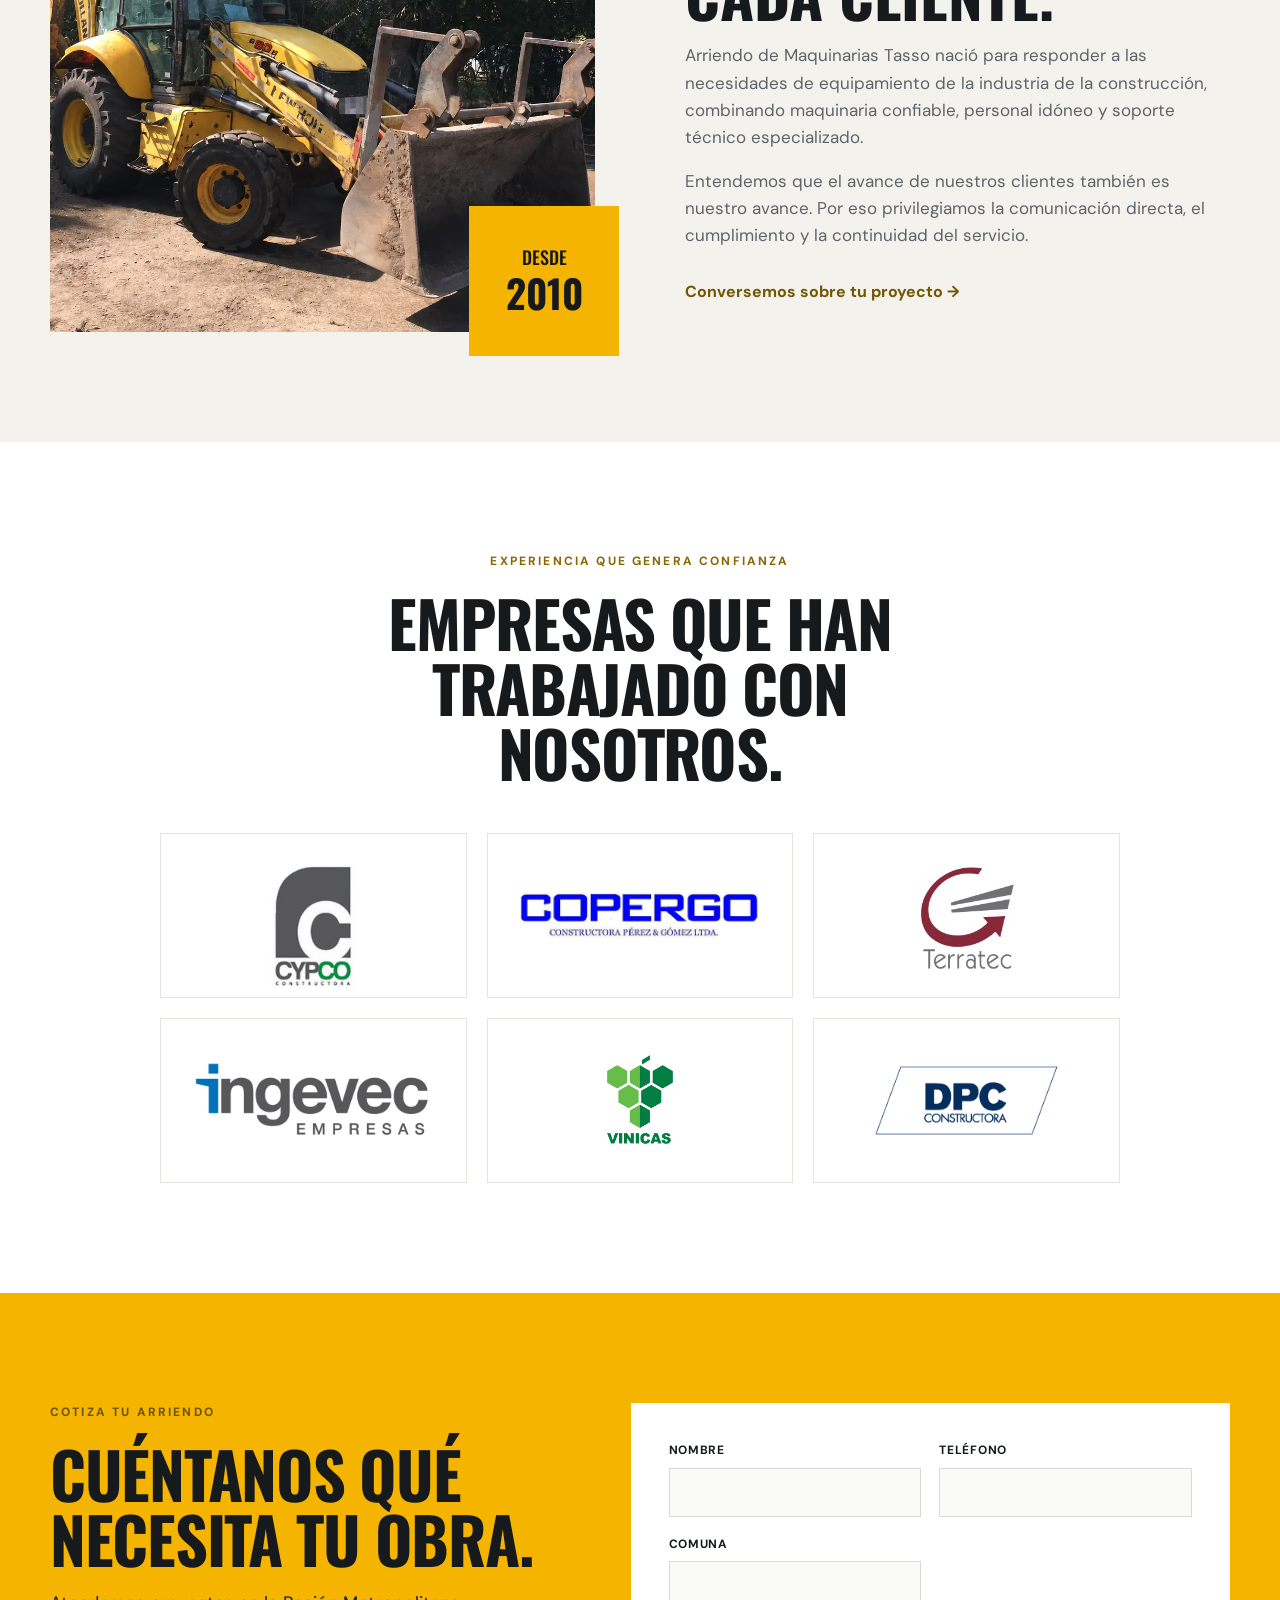
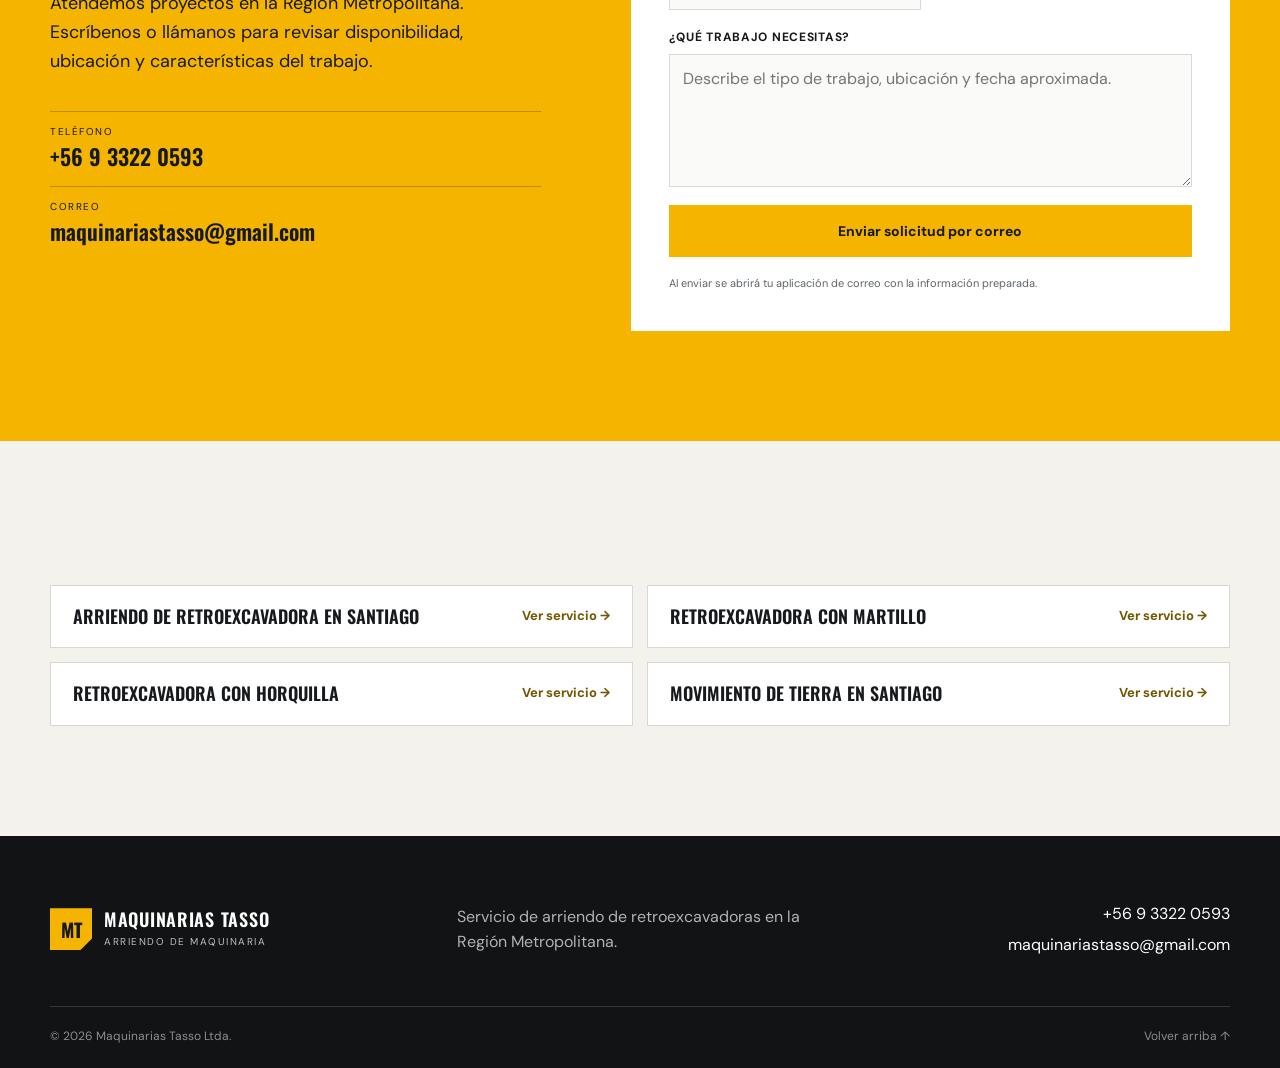
==== commit f1db3bbb: "Mueve enlaces de servicios al final de la portada" ====
--- a/index.html
+++ b/index.html
@@ -105,12 +105,6 @@
           <article><span class="number">02</span><h3>Equipamiento adicional</h3><p>Alternativas con tercera función y horquilla para adaptarse a los requerimientos de cada faena.</p></article>
           <article><span class="number">03</span><h3>Soporte en terreno</h3><p>Stock de repuestos y asistencia técnica para entregar soluciones rápidas y reducir detenciones.</p></article>
         </div>
-        <div class="service-page-links" aria-label="Servicios especializados">
-          <a href="/arriendo-retroexcavadora-santiago/"><strong>Arriendo de retroexcavadora en Santiago</strong><span>Ver servicio →</span></a>
-          <a href="/retroexcavadora-con-martillo/"><strong>Retroexcavadora con martillo</strong><span>Ver servicio →</span></a>
-          <a href="/retroexcavadora-con-horquilla/"><strong>Retroexcavadora con horquilla</strong><span>Ver servicio →</span></a>
-          <a href="/movimiento-de-tierra-santiago/"><strong>Movimiento de tierra en Santiago</strong><span>Ver servicio →</span></a>
-        </div>
       </div>
     </section>
 
@@ -168,6 +162,17 @@
         </form>
       </div>
     </section>
+
+    <section class="section service-links-final" aria-label="Servicios especializados">
+      <div class="container">
+        <div class="service-page-links" aria-label="Servicios especializados">
+          <a href="/arriendo-retroexcavadora-santiago/"><strong>Arriendo de retroexcavadora en Santiago</strong><span>Ver servicio →</span></a>
+          <a href="/retroexcavadora-con-martillo/"><strong>Retroexcavadora con martillo</strong><span>Ver servicio →</span></a>
+          <a href="/retroexcavadora-con-horquilla/"><strong>Retroexcavadora con horquilla</strong><span>Ver servicio →</span></a>
+          <a href="/movimiento-de-tierra-santiago/"><strong>Movimiento de tierra en Santiago</strong><span>Ver servicio →</span></a>
+        </div>
+      </div>
+    </section>
   </main>
 
   <footer><div class="container footer-grid"><div class="brand"><span class="brand-mark">MT</span><span><strong>Maquinarias Tasso</strong><small>Arriendo de maquinaria</small></span></div><p>Servicio de arriendo de retroexcavadoras en la Región Metropolitana.</p><div><a href="tel:+56933220593">+56 9 3322 0593</a><a href="mailto:maquinariastasso@gmail.com">maquinariastasso@gmail.com</a></div></div><div class="container footer-bottom"><span>© <span id="year"></span> Maquinarias Tasso Ltda.</span><a href="#inicio">Volver arriba ↑</a></div></footer>
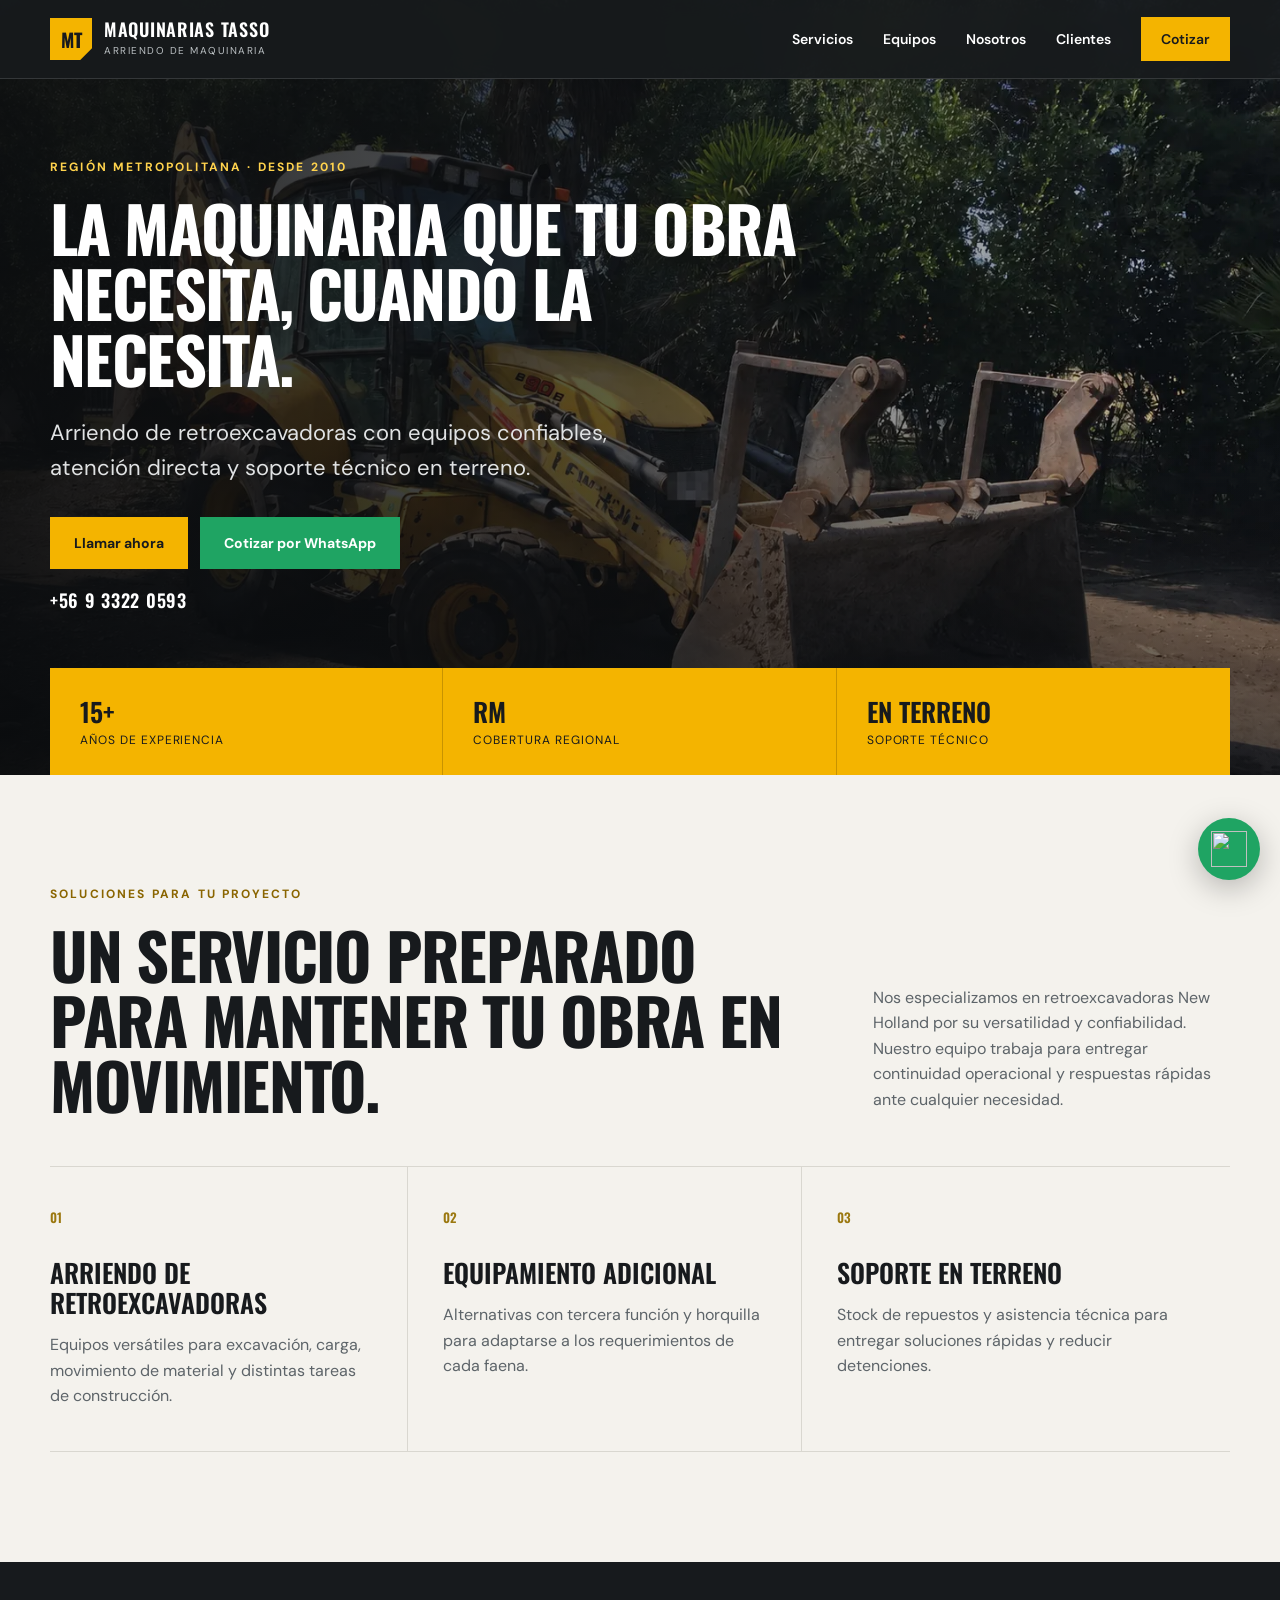
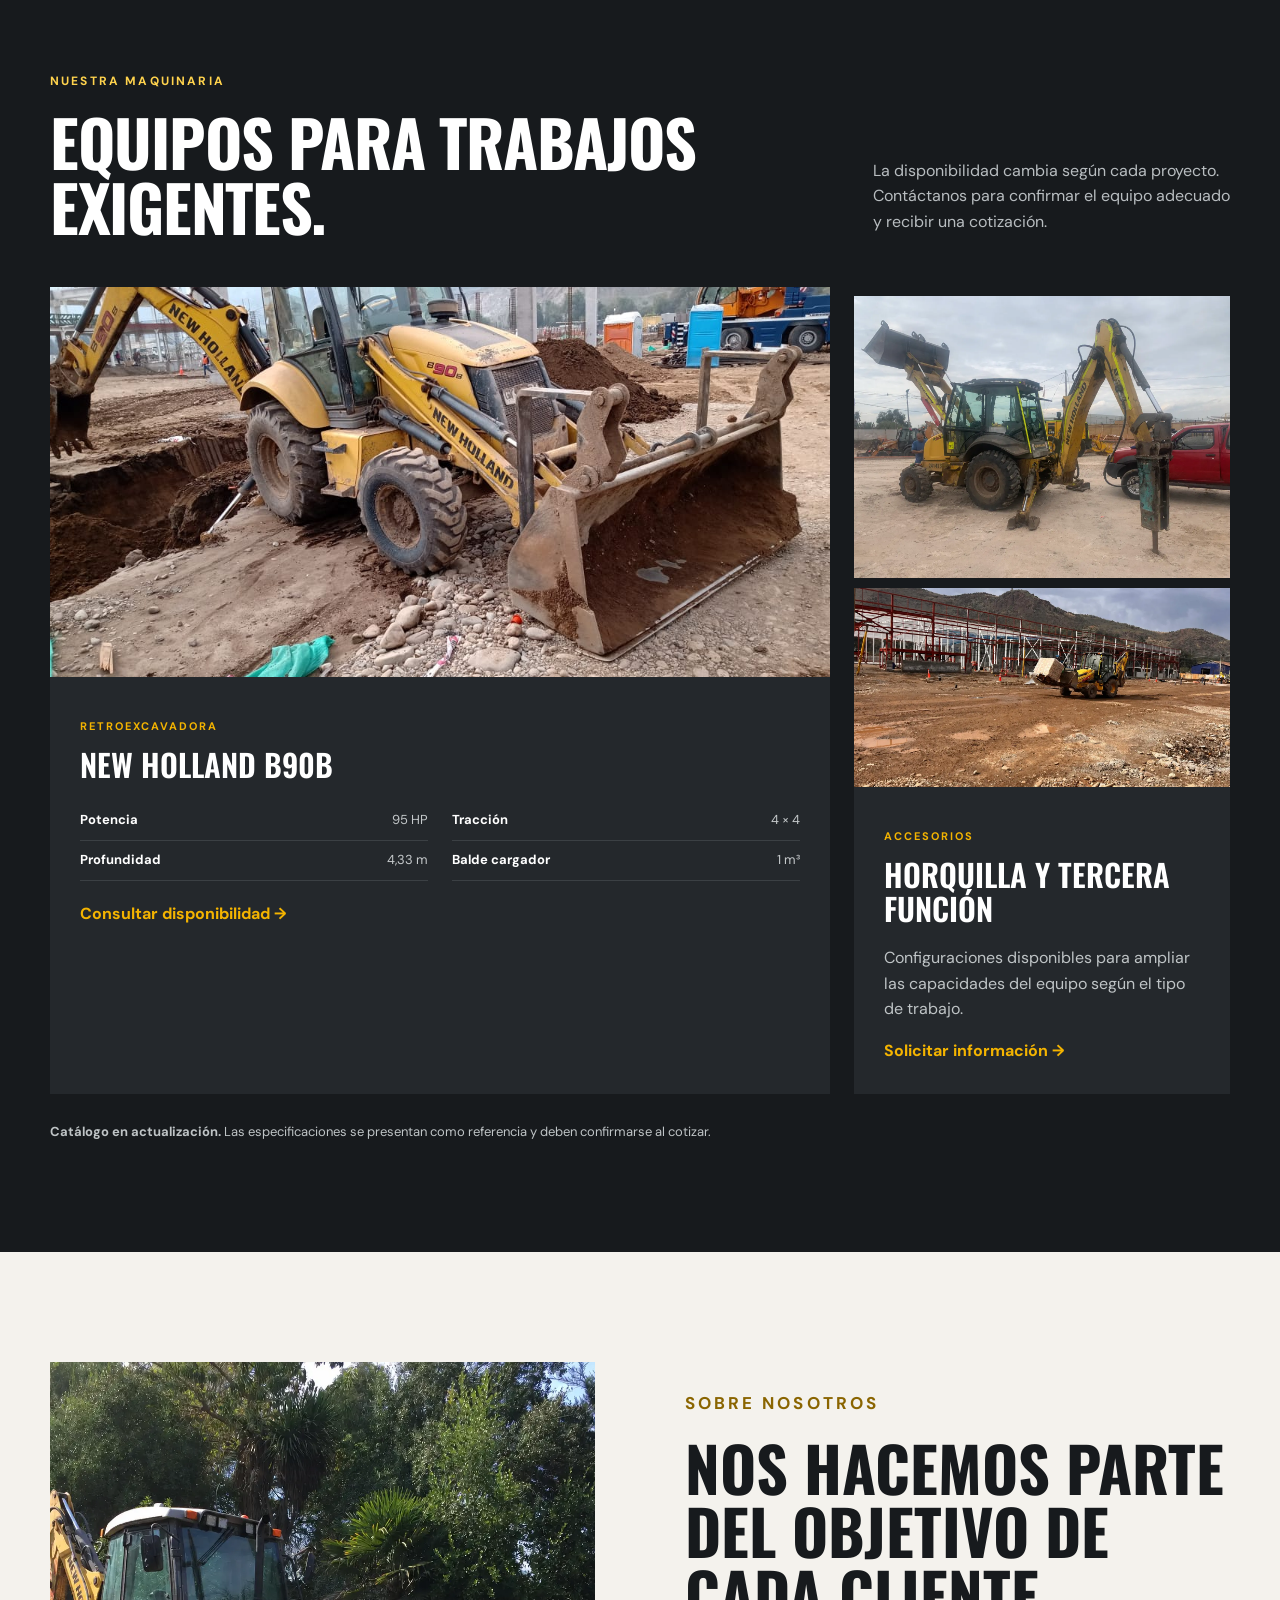
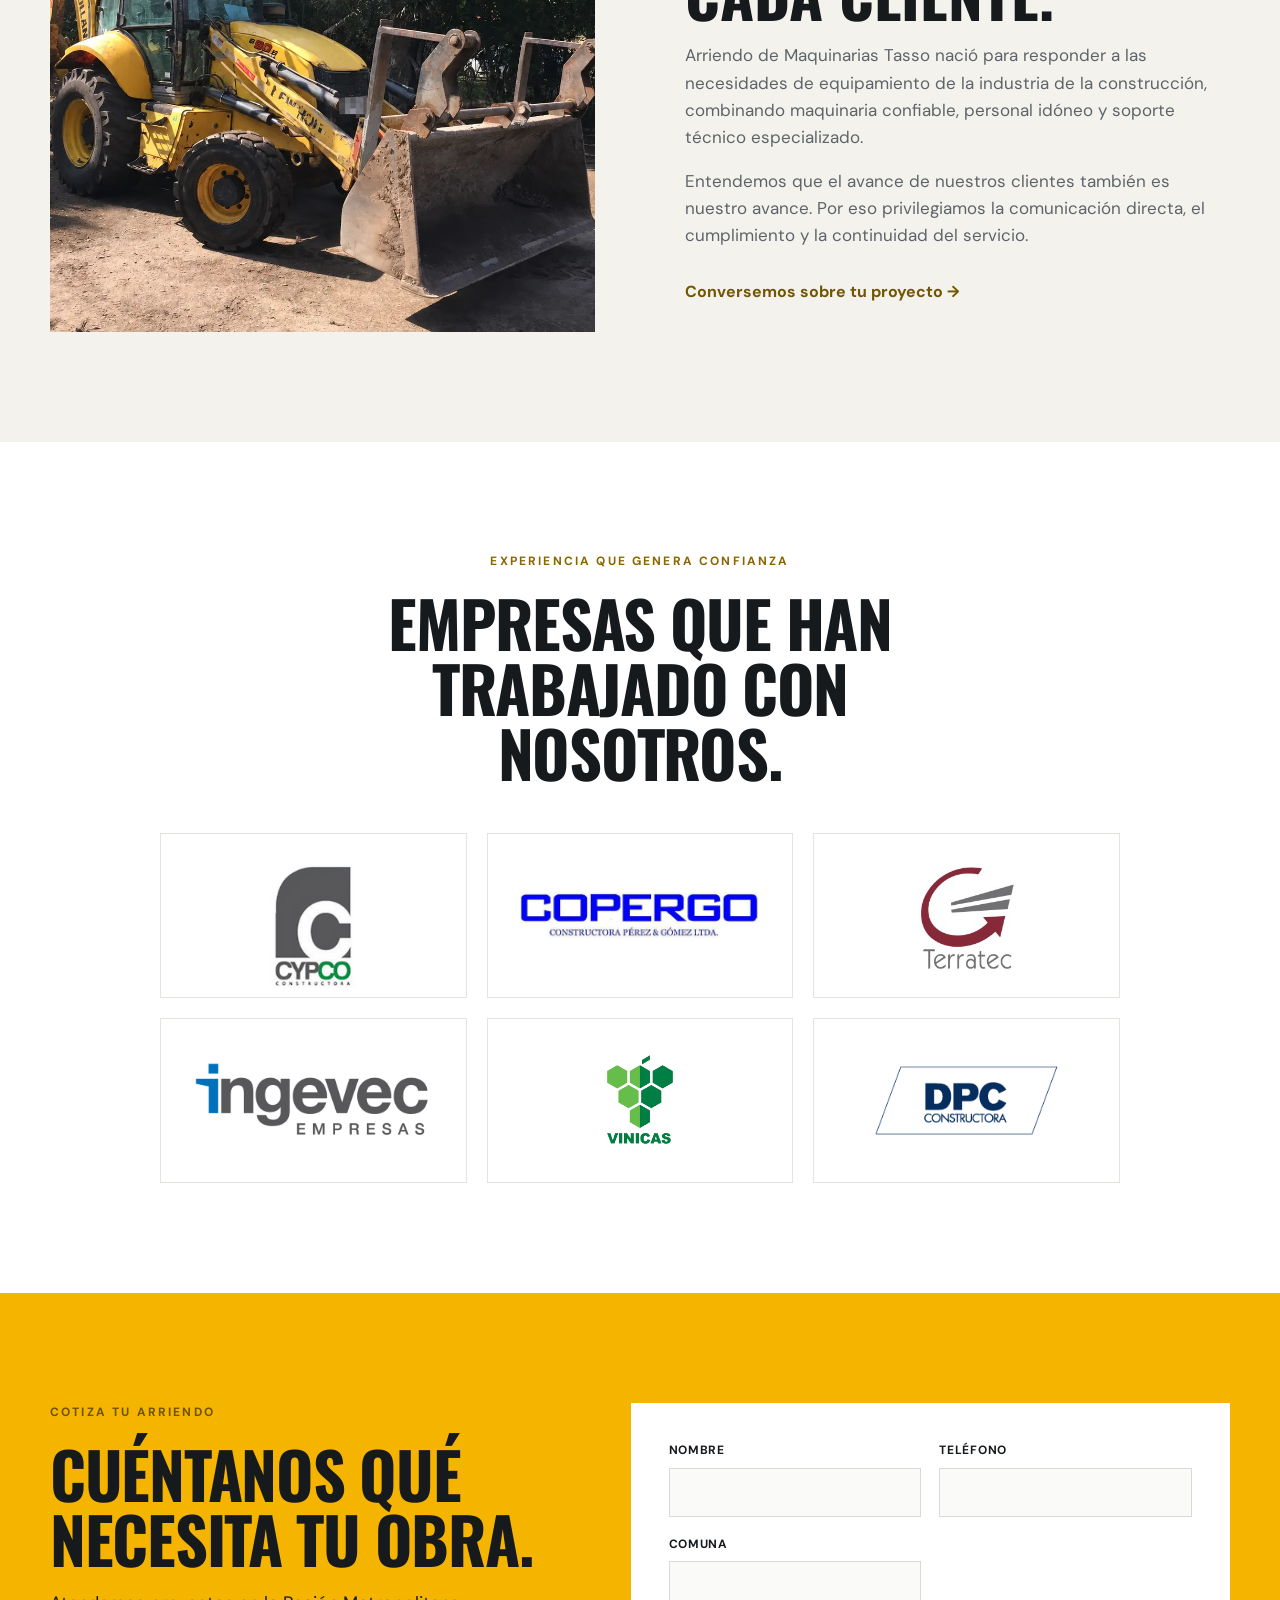
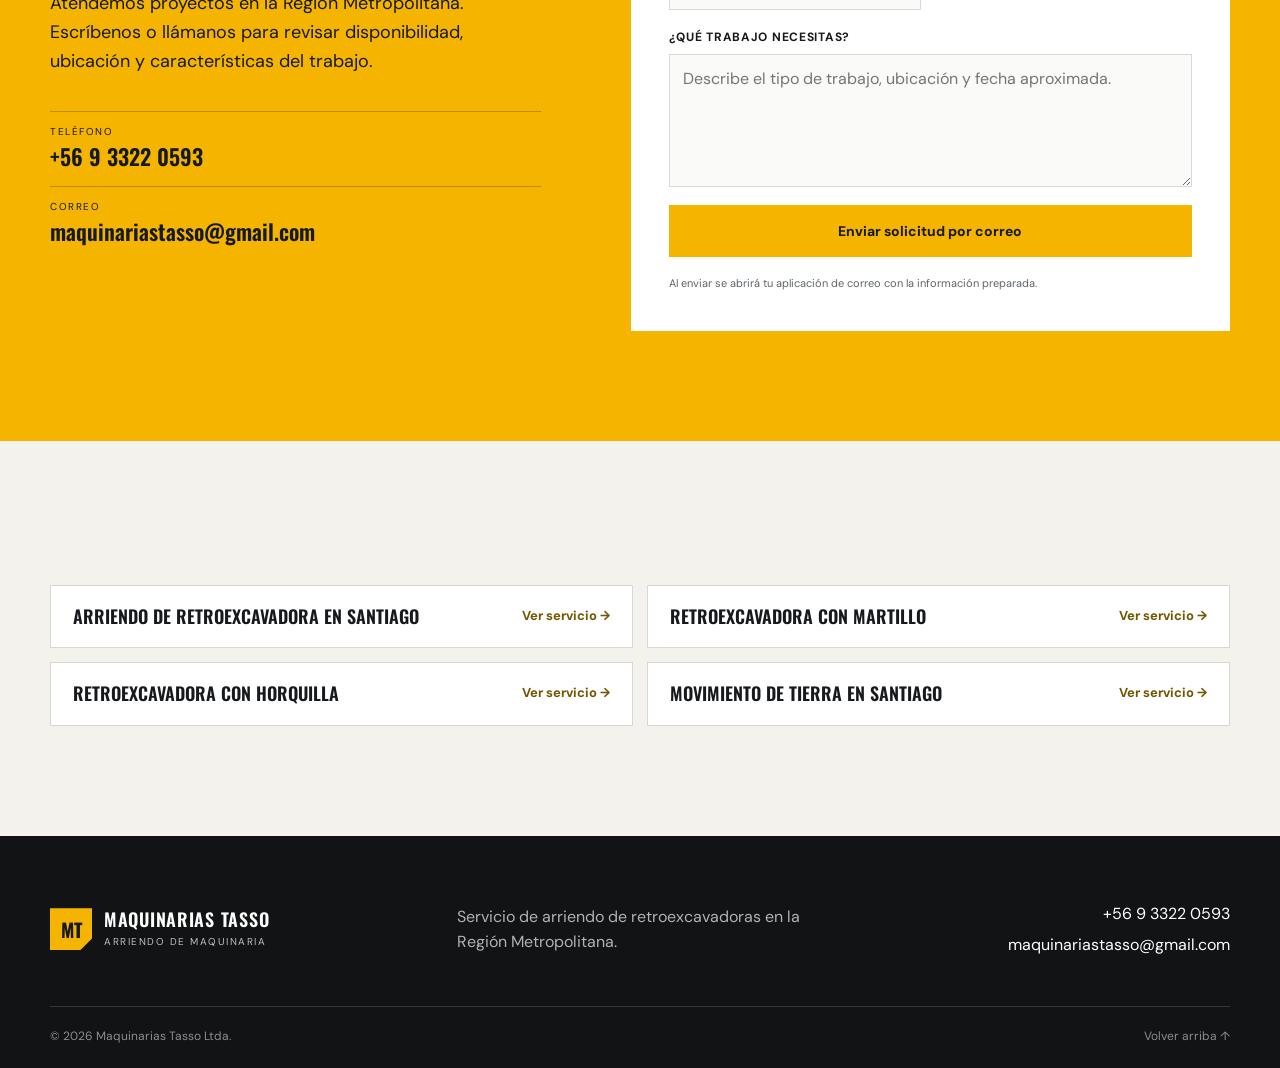
==== commit f9da1af6: "Elimina etiqueta Desde 2010 de la fotografía" ====
--- a/index.html
+++ b/index.html
@@ -130,7 +130,7 @@
 
     <section class="section about" id="nosotros">
       <div class="container about-grid">
-        <div class="about-image"><img src="assets/retroexcavadora-portada-censurada.webp?v=1" alt="Retroexcavadora de la flota de Maquinarias Tasso" loading="lazy"><span>Desde<br><strong>2010</strong></span></div>
+        <div class="about-image"><img src="assets/retroexcavadora-portada-censurada.webp?v=1" alt="Retroexcavadora de la flota de Maquinarias Tasso" loading="lazy"></div>
         <div class="about-copy"><p class="eyebrow dark">Sobre nosotros</p><h2>Nos hacemos parte del objetivo de cada cliente.</h2><p>Arriendo de Maquinarias Tasso nació para responder a las necesidades de equipamiento de la industria de la construcción, combinando maquinaria confiable, personal idóneo y soporte técnico especializado.</p><p>Entendemos que el avance de nuestros clientes también es nuestro avance. Por eso privilegiamos la comunicación directa, el cumplimiento y la continuidad del servicio.</p><a class="text-link" href="#contacto">Conversemos sobre tu proyecto →</a></div>
       </div>
     </section>
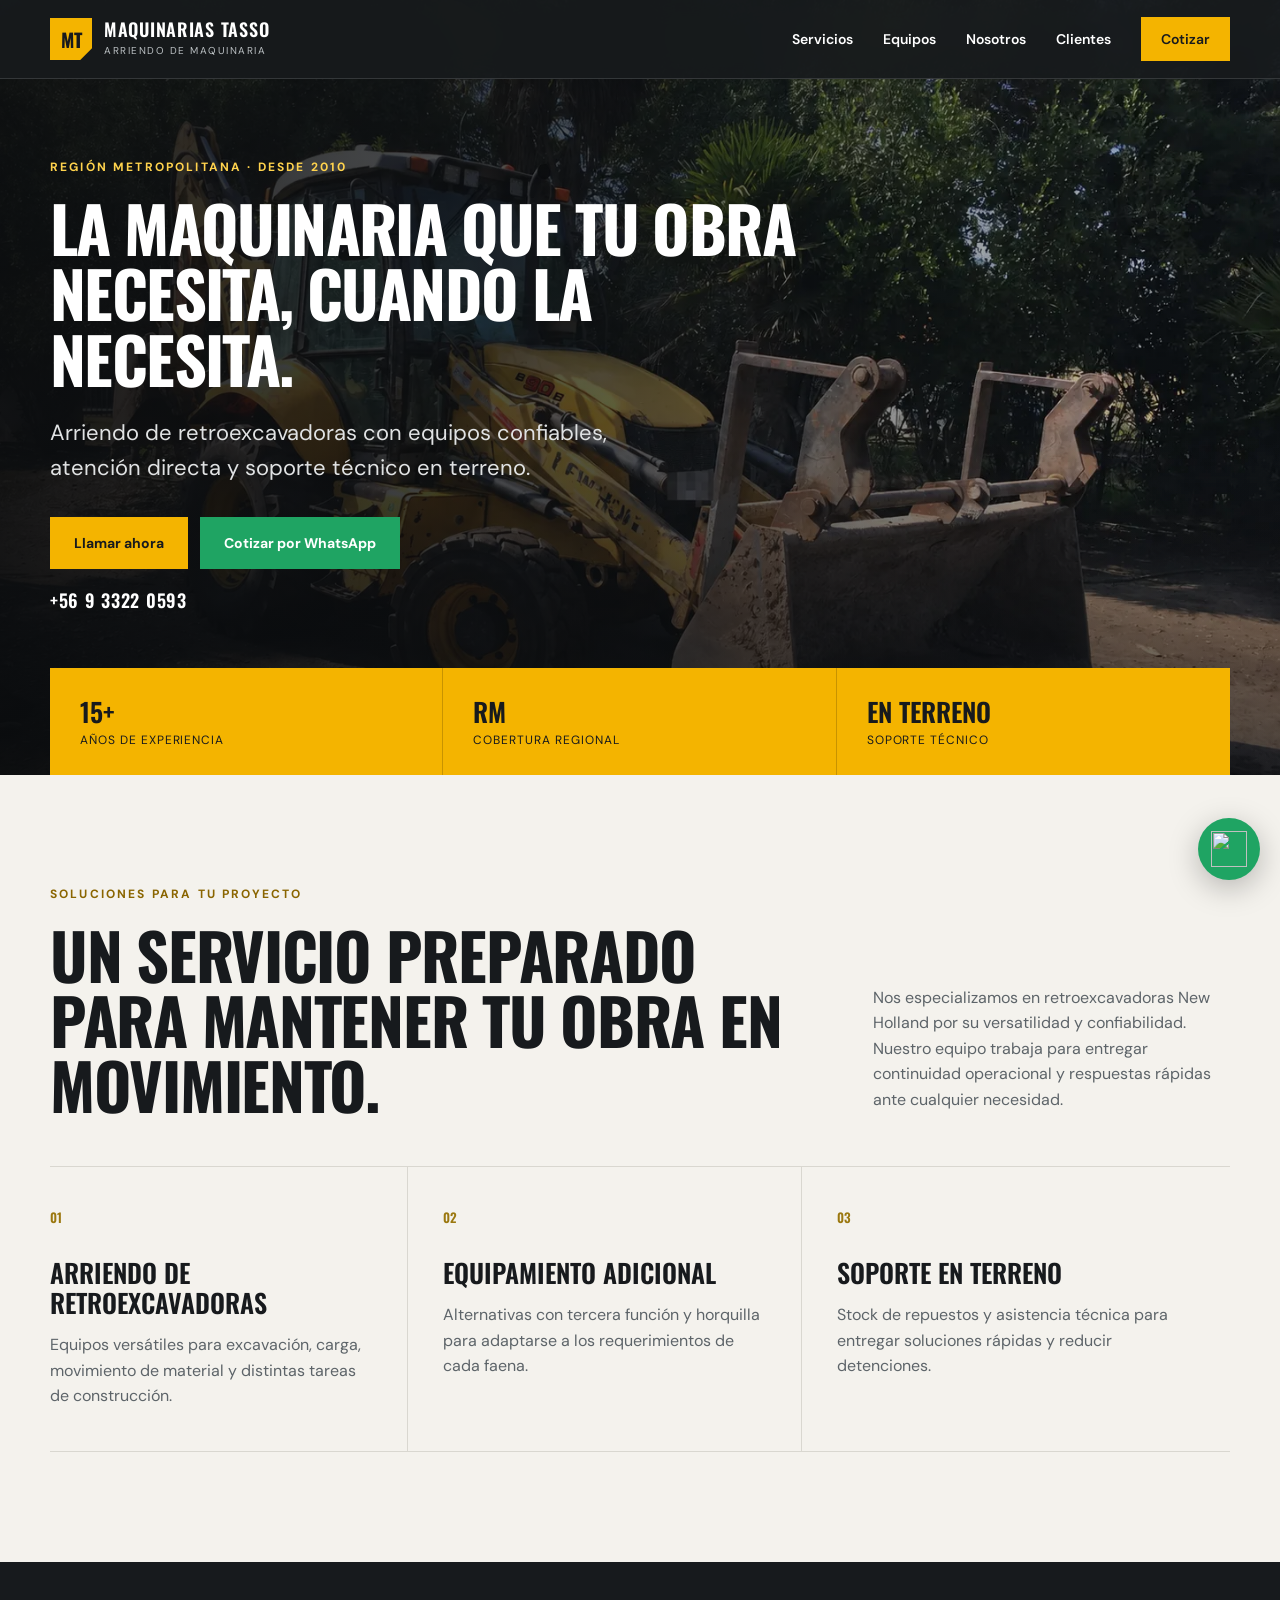
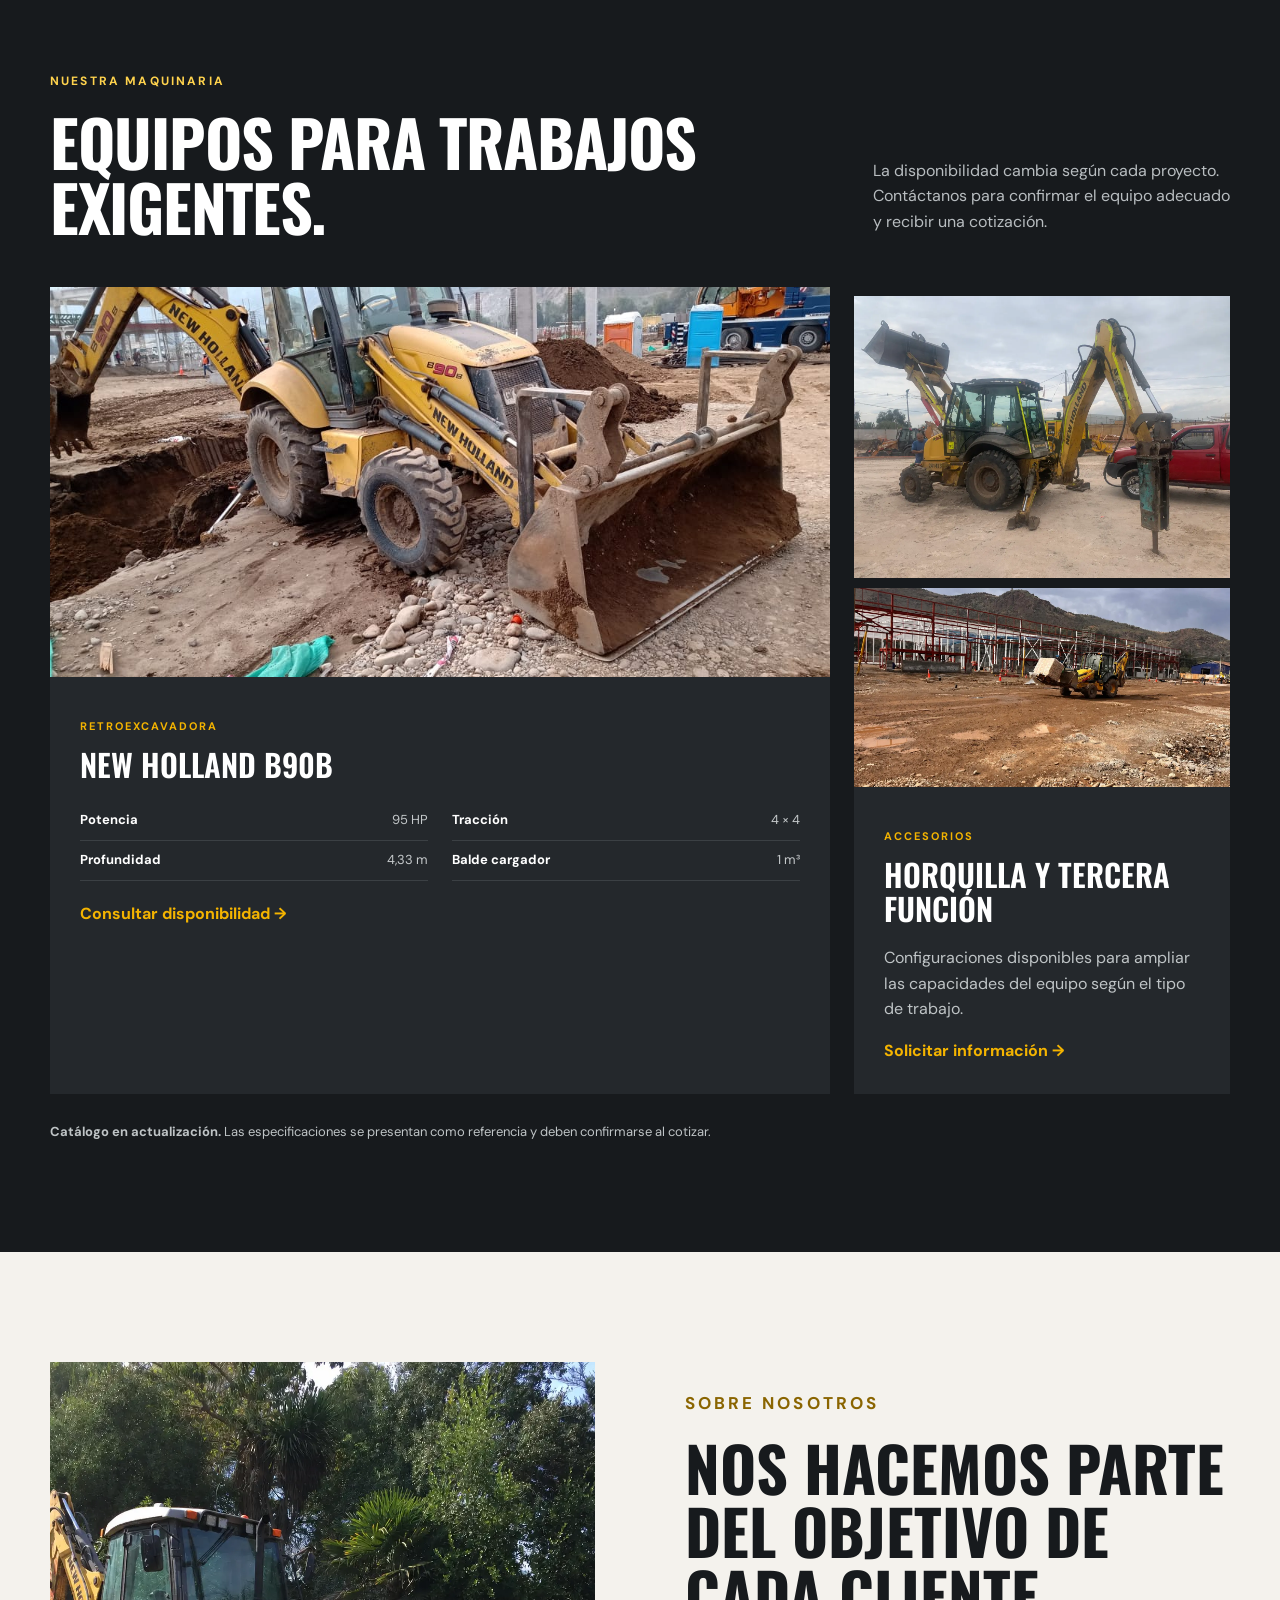
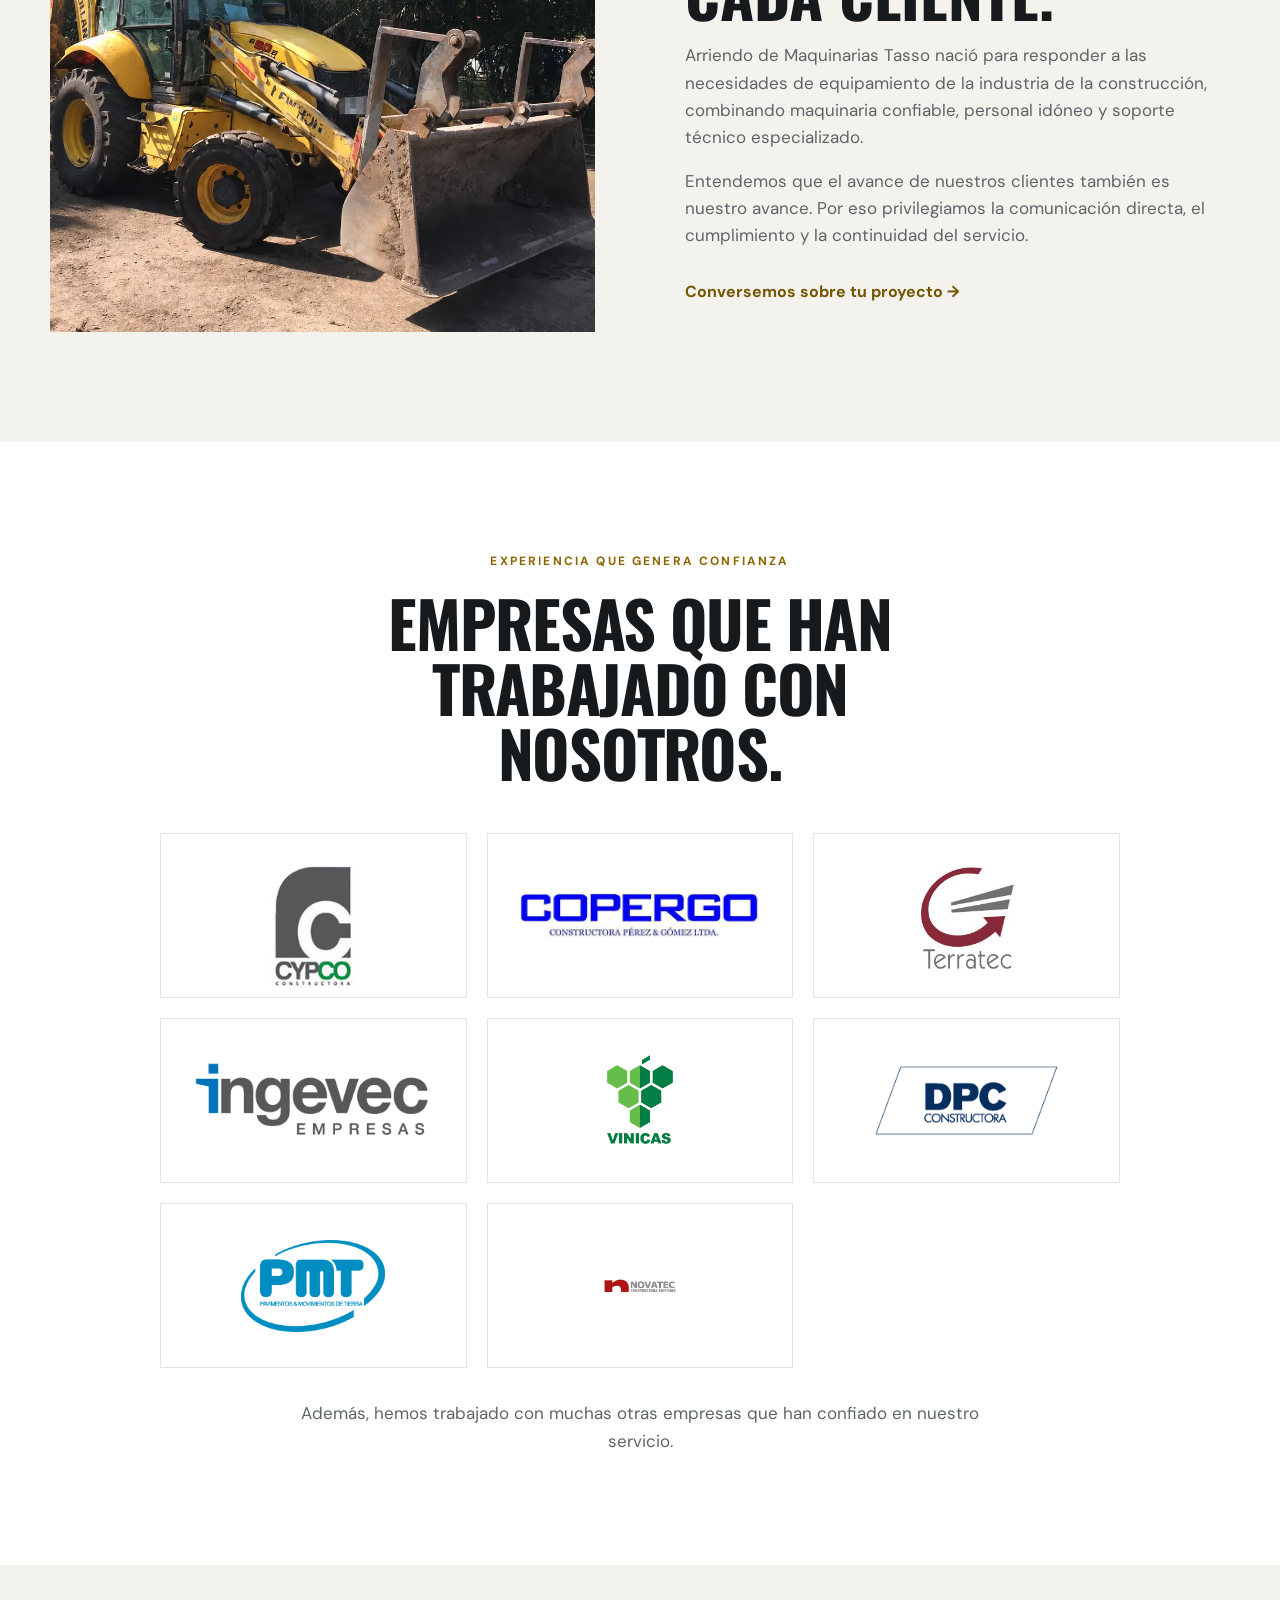
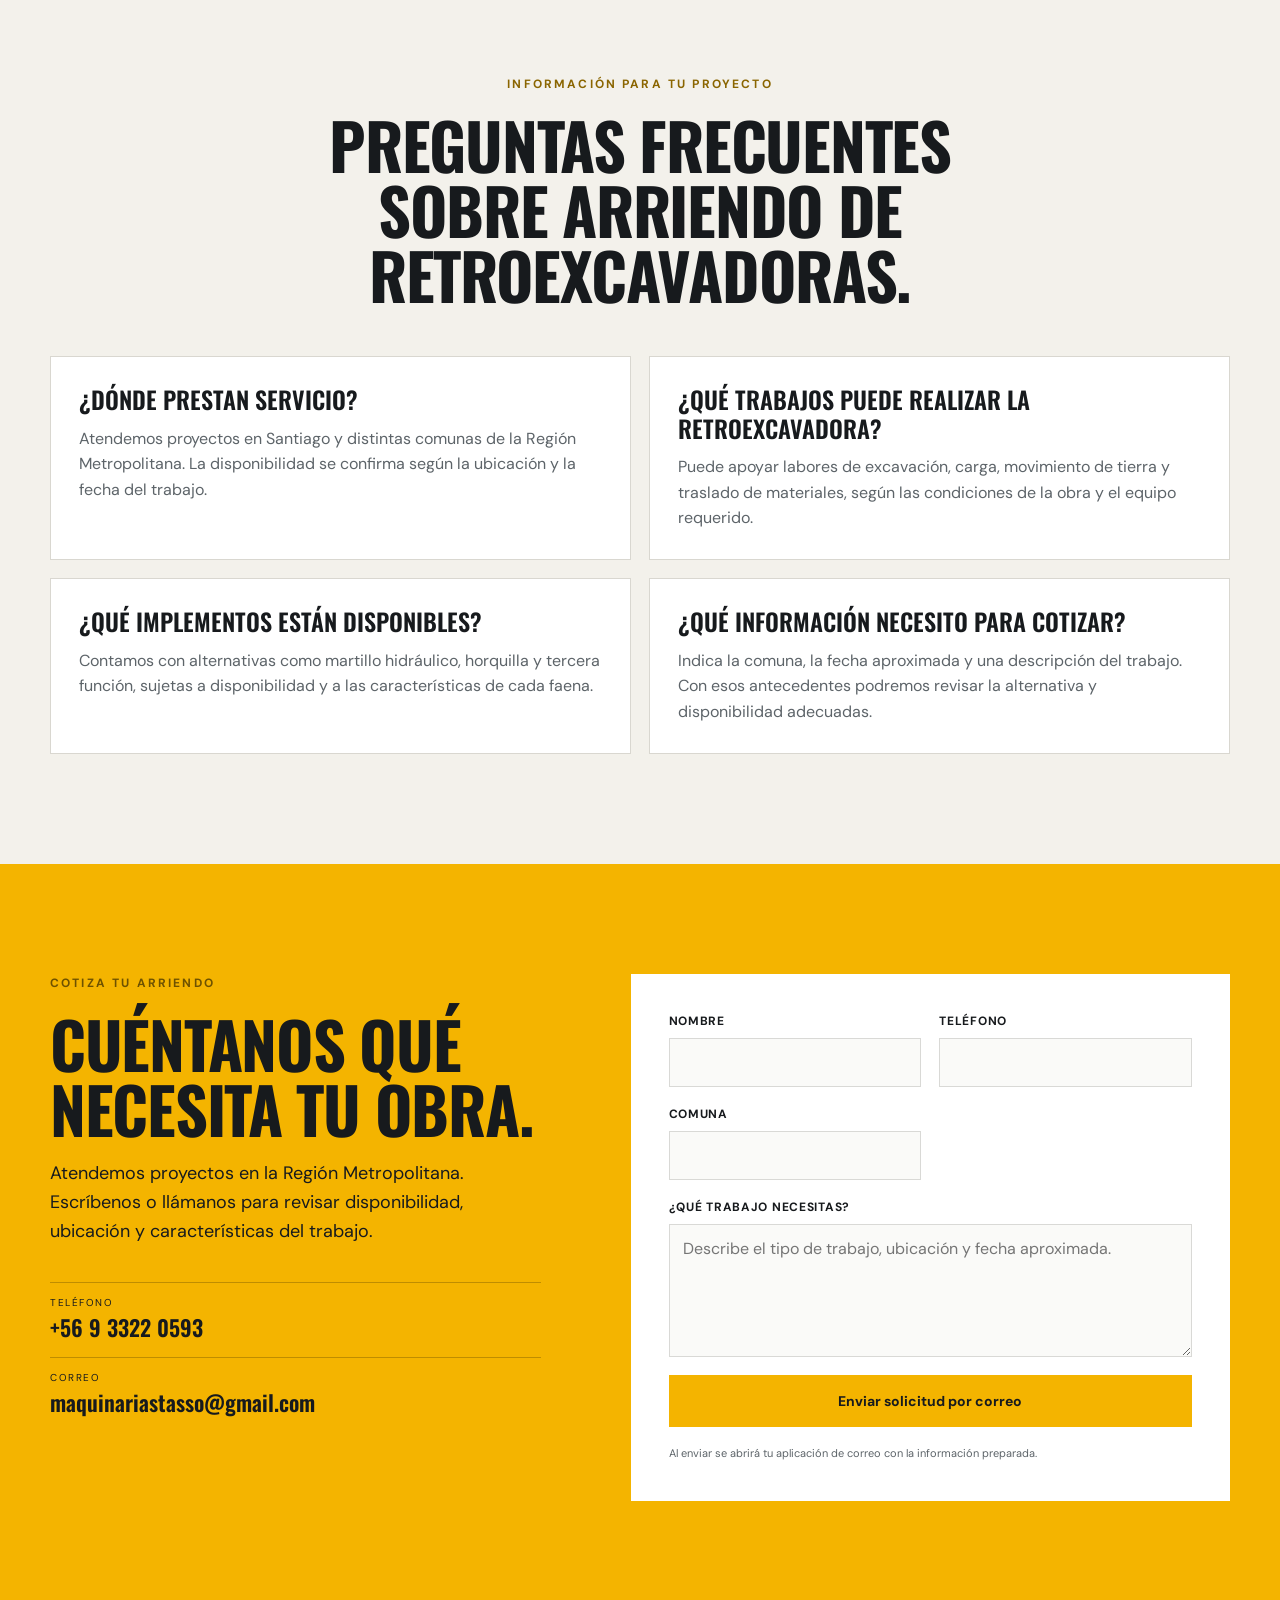
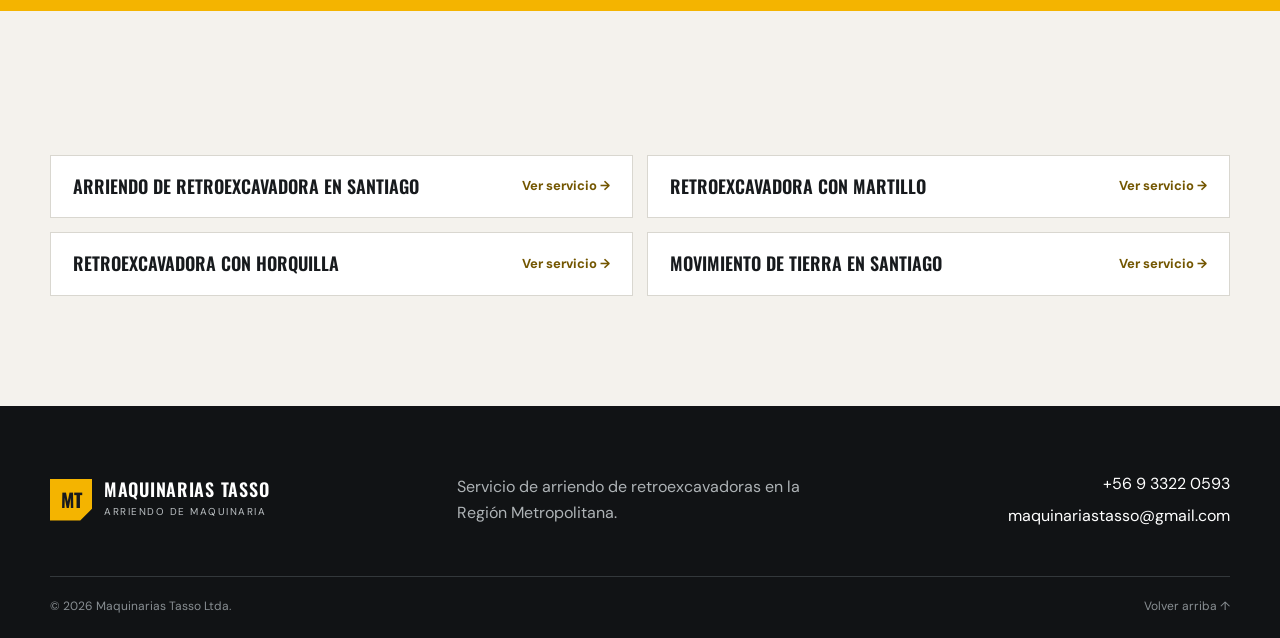
==== commit 6ecf5c97: "Agrega clientes y mejora contenido SEO de la portada" ====
--- a/index.html
+++ b/index.html
@@ -16,7 +16,7 @@
   <link rel="preconnect" href="https://fonts.googleapis.com">
   <link rel="preconnect" href="https://fonts.gstatic.com" crossorigin>
   <link href="https://fonts.googleapis.com/css2?family=DM+Sans:wght@400;500;600;700&family=Oswald:wght@500;600;700&display=swap" rel="stylesheet">
-  <link rel="stylesheet" href="styles.css?v=20260804-10">
+  <link rel="stylesheet" href="styles.css?v=20260822-1">
   <script type="application/ld+json">
   {
     "@context": "https://schema.org",
@@ -145,6 +145,36 @@
           <div class="logo-card logo-card-wide"><img src="assets/cliente-ingevec.png" alt="Ingevec Empresas" loading="lazy"></div>
           <div class="logo-card logo-card-square"><img src="assets/cliente-vinicas.png" alt="Vinicas" loading="lazy"></div>
           <div class="logo-card logo-card-dpc"><img src="assets/cliente-dpc.png" alt="DPC Constructora" loading="lazy"></div>
+          <div class="logo-card logo-card-pmt"><img src="assets/cliente-pmt.png" alt="PMT Pavimentos y Movimientos de Tierra" loading="lazy"></div>
+          <div class="logo-card logo-card-novatec"><img src="assets/cliente-novatec.png" alt="Novatec Constructora Edificios" loading="lazy"></div>
+        </div>
+        <p class="clients-more">Además, hemos trabajado con muchas otras empresas que han confiado en nuestro servicio.</p>
+      </div>
+    </section>
+
+    <section class="section seo-faq" id="preguntas-frecuentes">
+      <div class="container">
+        <div class="section-heading centered">
+          <p class="eyebrow dark">Información para tu proyecto</p>
+          <h2>Preguntas frecuentes sobre arriendo de retroexcavadoras.</h2>
+        </div>
+        <div class="faq-grid">
+          <article class="faq-item">
+            <h3>¿Dónde prestan servicio?</h3>
+            <p>Atendemos proyectos en Santiago y distintas comunas de la Región Metropolitana. La disponibilidad se confirma según la ubicación y la fecha del trabajo.</p>
+          </article>
+          <article class="faq-item">
+            <h3>¿Qué trabajos puede realizar la retroexcavadora?</h3>
+            <p>Puede apoyar labores de excavación, carga, movimiento de tierra y traslado de materiales, según las condiciones de la obra y el equipo requerido.</p>
+          </article>
+          <article class="faq-item">
+            <h3>¿Qué implementos están disponibles?</h3>
+            <p>Contamos con alternativas como martillo hidráulico, horquilla y tercera función, sujetas a disponibilidad y a las características de cada faena.</p>
+          </article>
+          <article class="faq-item">
+            <h3>¿Qué información necesito para cotizar?</h3>
+            <p>Indica la comuna, la fecha aproximada y una descripción del trabajo. Con esos antecedentes podremos revisar la alternativa y disponibilidad adecuadas.</p>
+          </article>
         </div>
       </div>
     </section>
--- a/styles.css
+++ b/styles.css
@@ -82,3 +82,15 @@
 .related-grid a:hover{border-color:#b98700}
 @media(max-width:850px){.service-page-links,.service-layout,.related-grid{grid-template-columns:1fr}.quote-panel{position:static}.service-hero{padding:135px 0 70px}}
 @media(max-width:560px){.service-page-links a{align-items:flex-start;flex-direction:column;gap:7px}.service-hero .lead{font-size:18px}}
+
+
+/* Clientes adicionales y contenido útil para búsquedas */
+.clients-more{max-width:720px;margin:32px auto 0;text-align:center;color:var(--muted);font-size:17px}
+.logo-card-pmt img{max-width:190px;max-height:92px}
+.logo-card-novatec img{max-width:190px;max-height:82px}
+.seo-faq{background:#f3f1eb}
+.faq-grid{display:grid;grid-template-columns:repeat(2,minmax(0,1fr));gap:18px}
+.faq-item{background:#fff;border:1px solid var(--line);padding:28px}
+.faq-item h3{font:600 24px/1.2 "Oswald",sans-serif;text-transform:uppercase;margin:0 0 12px}
+.faq-item p{color:var(--muted);margin:0}
+@media(max-width:720px){.faq-grid{grid-template-columns:1fr}}
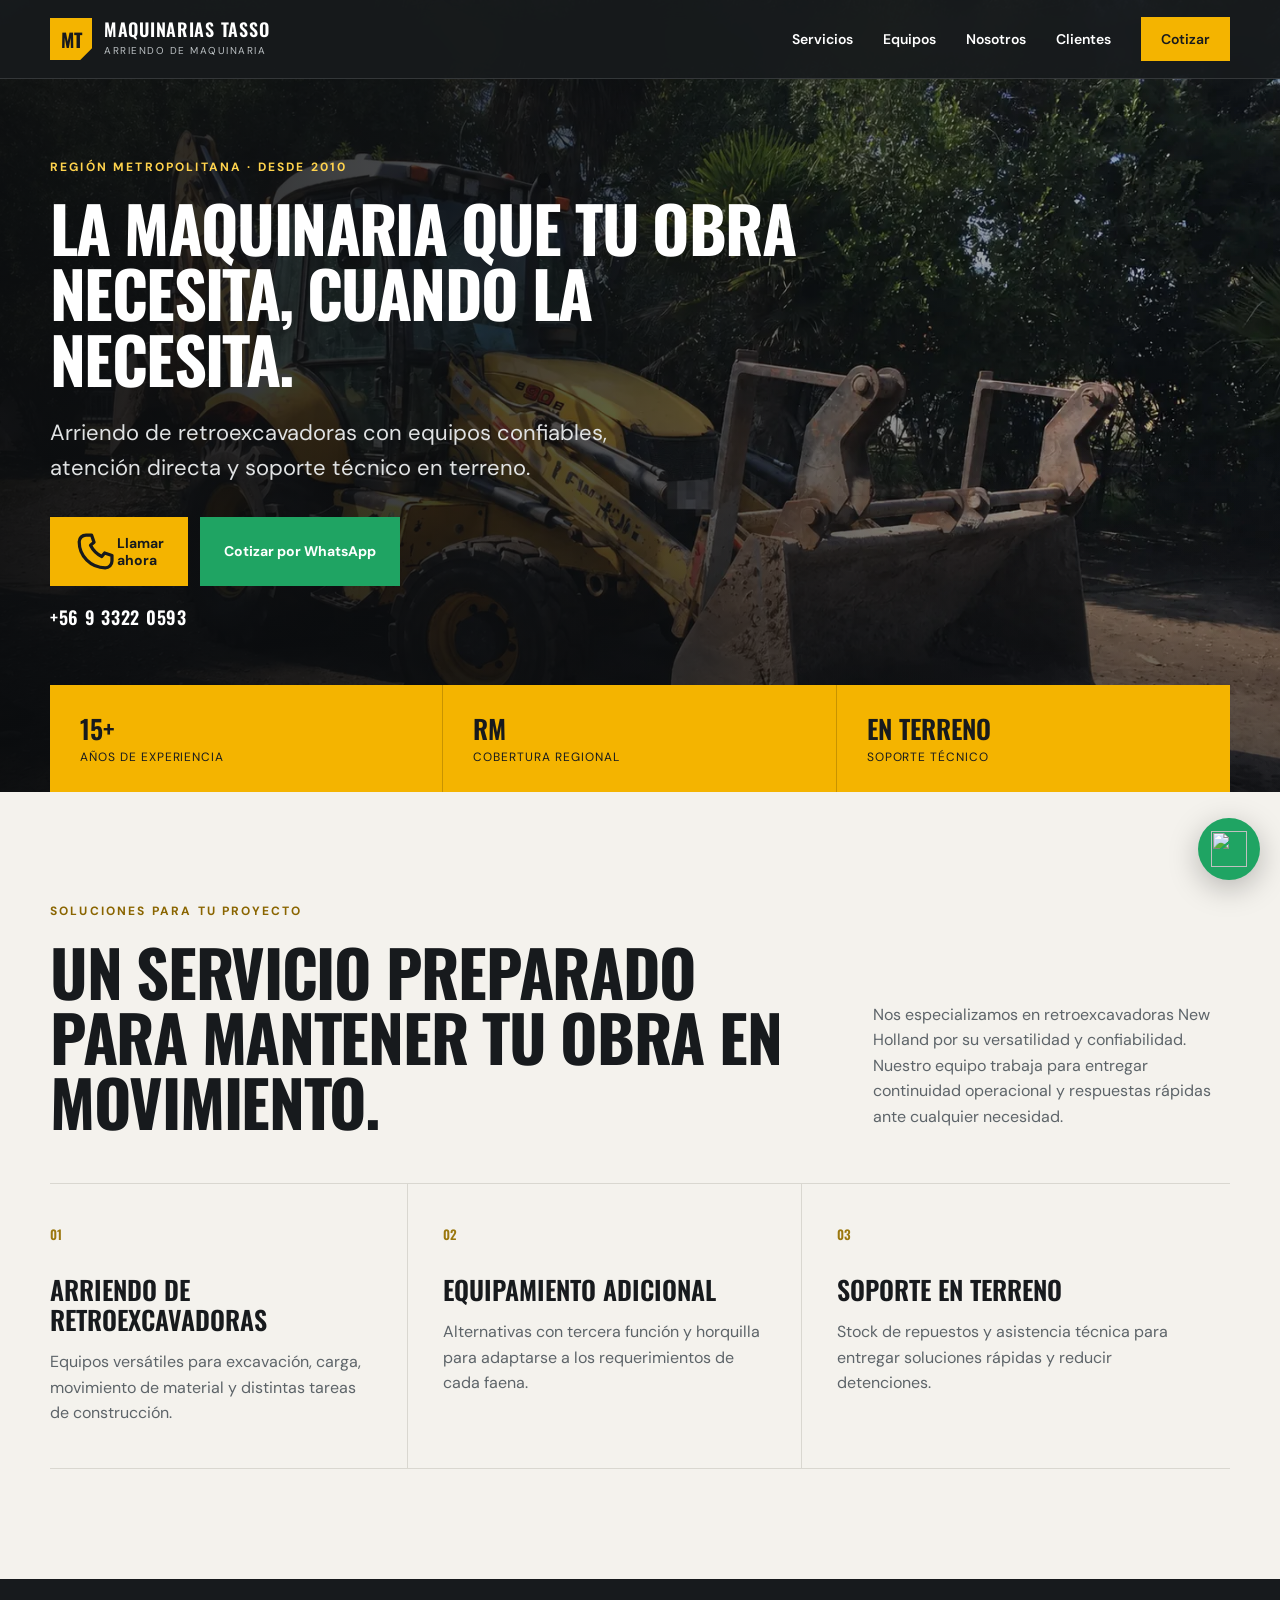
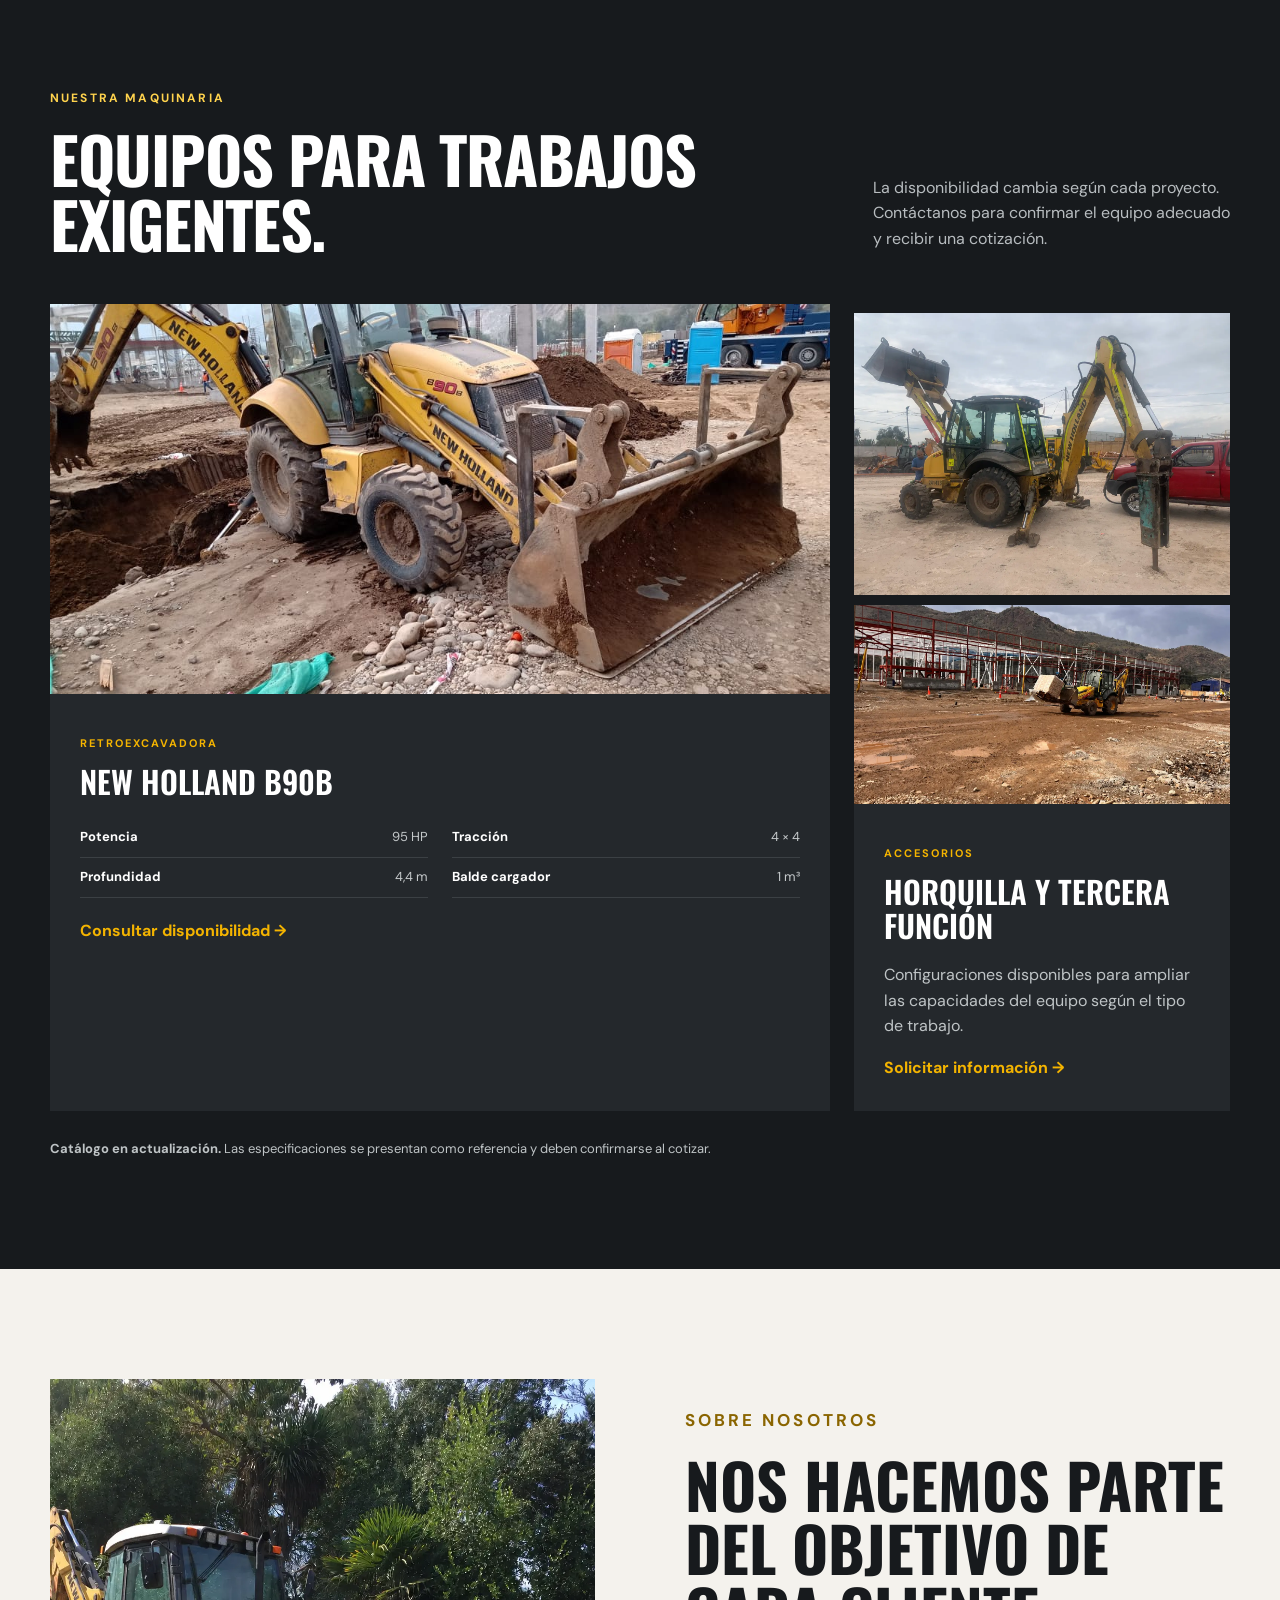
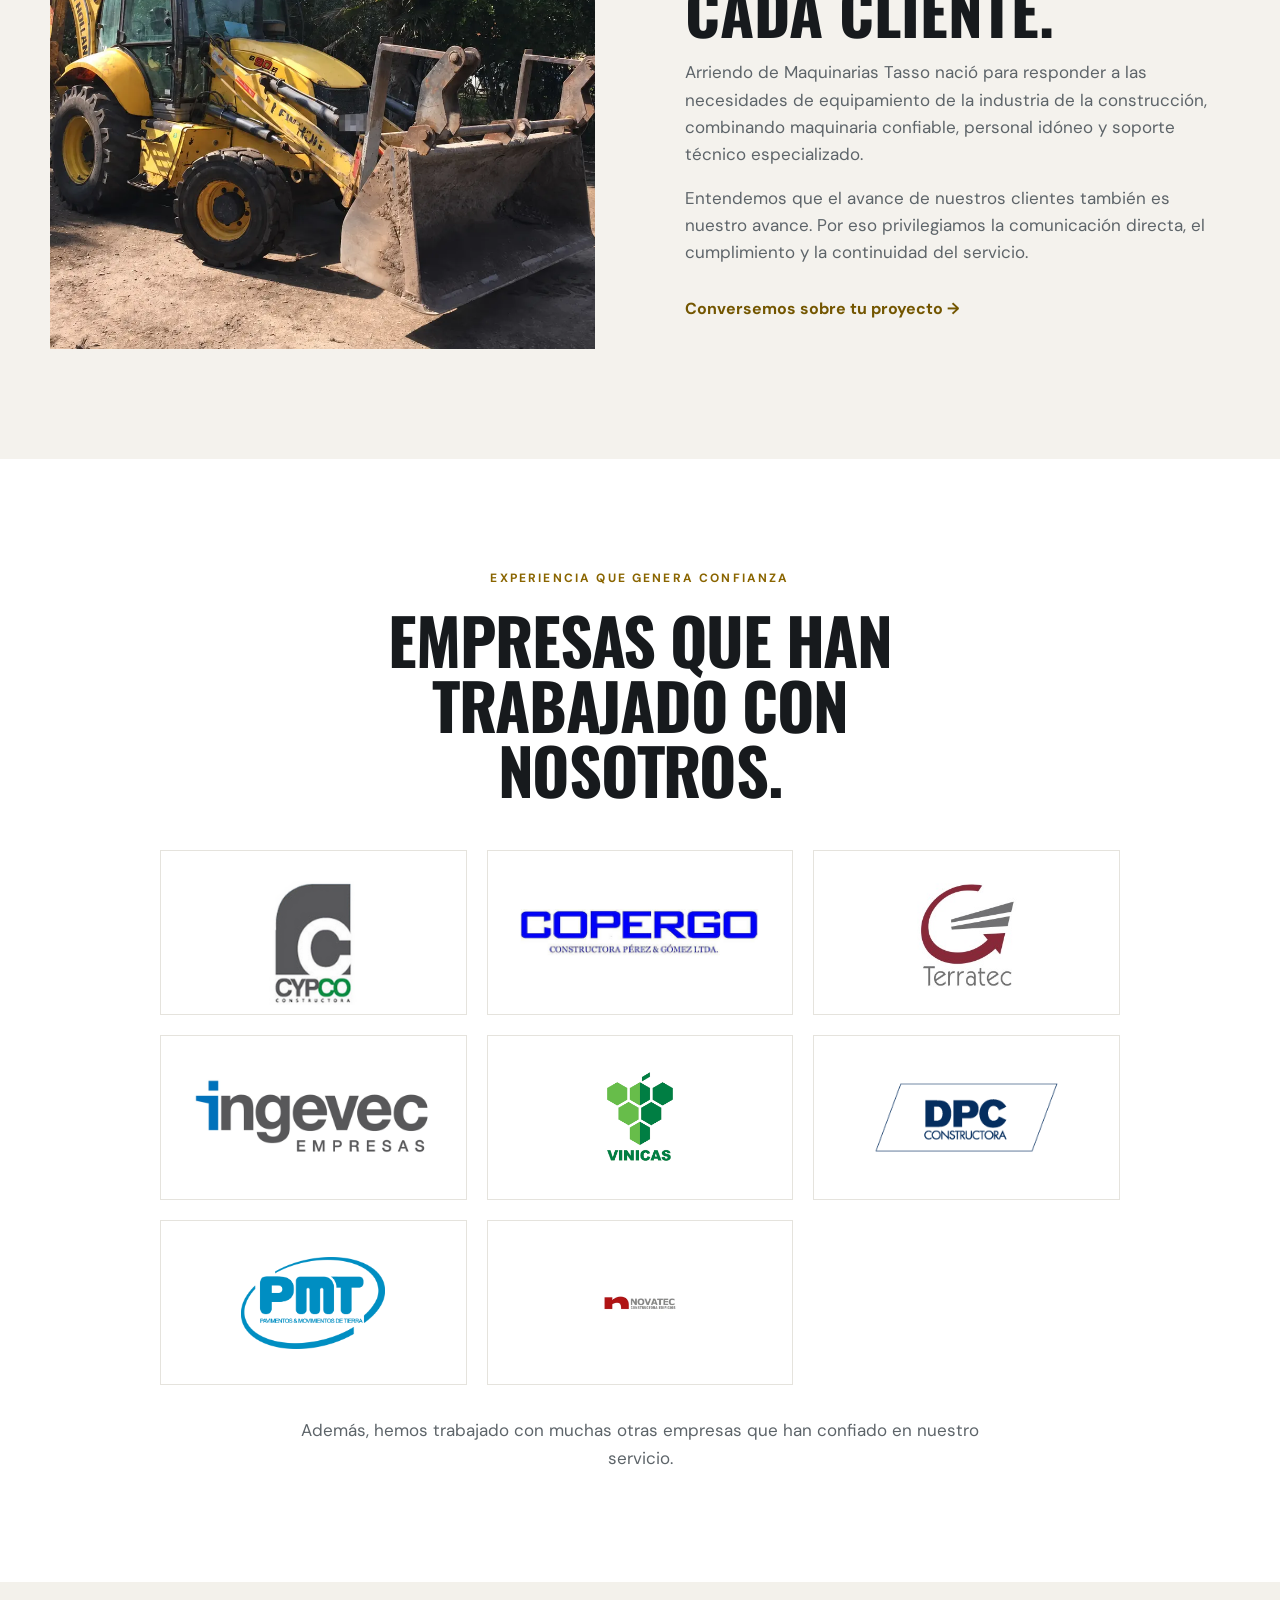
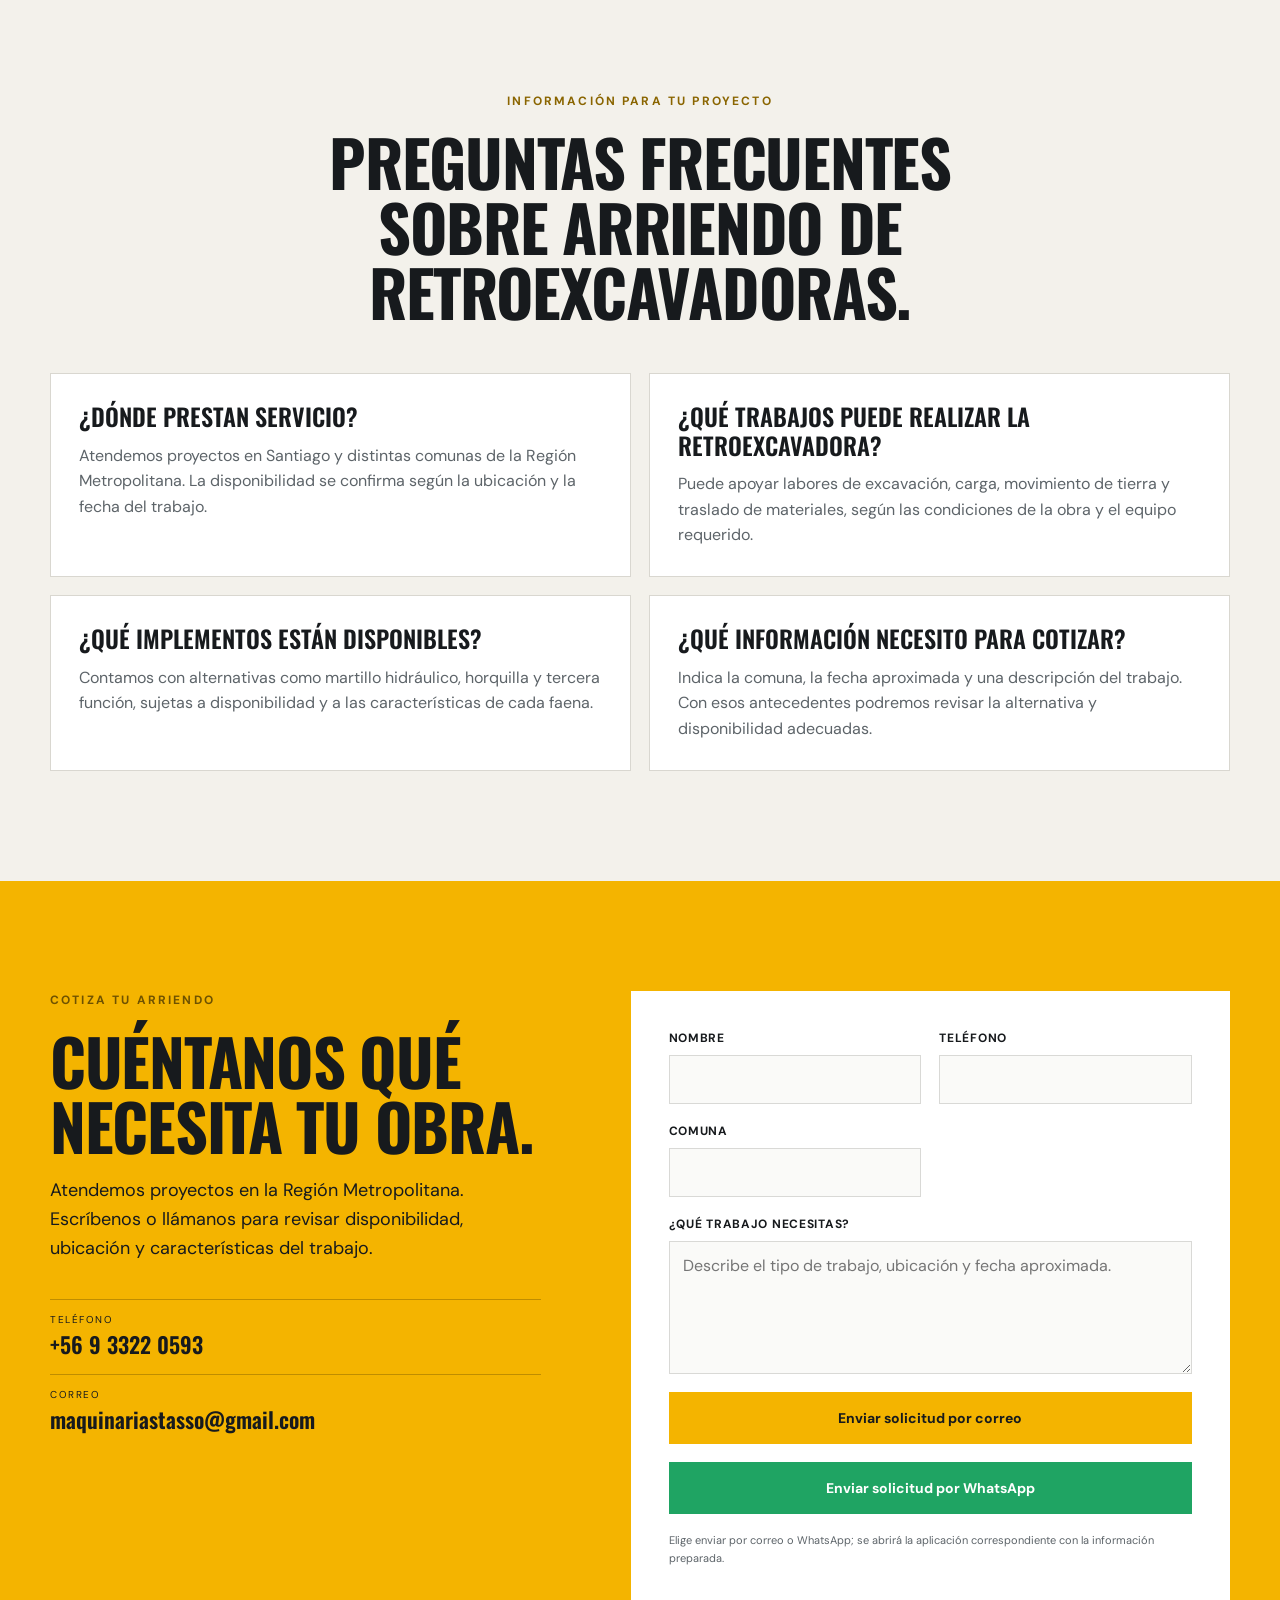
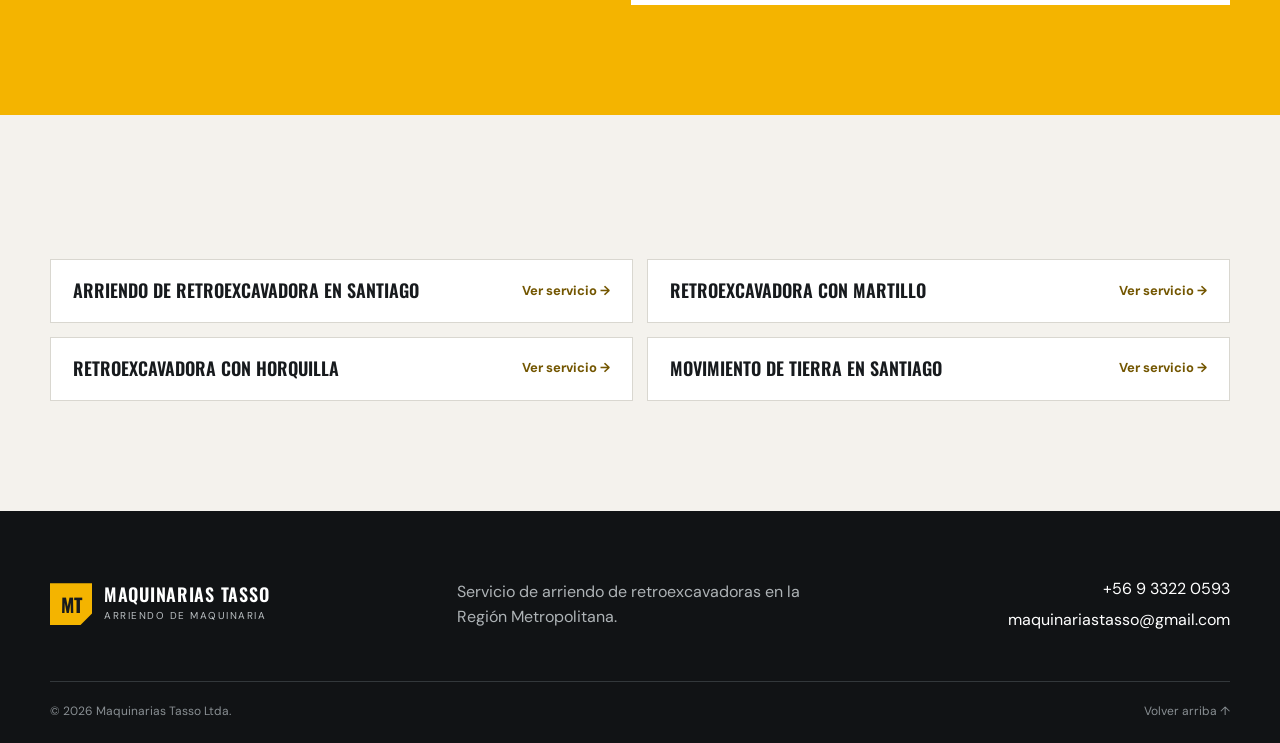
==== commit 84418569: "Agrega acciones de contacto y actualiza especificación" ====
--- a/index.html
+++ b/index.html
@@ -16,7 +16,7 @@
   <link rel="preconnect" href="https://fonts.googleapis.com">
   <link rel="preconnect" href="https://fonts.gstatic.com" crossorigin>
   <link href="https://fonts.googleapis.com/css2?family=DM+Sans:wght@400;500;600;700&family=Oswald:wght@500;600;700&display=swap" rel="stylesheet">
-  <link rel="stylesheet" href="styles.css?v=20260822-1">
+  <link rel="stylesheet" href="styles.css?v=20260822-2">
   <script type="application/ld+json">
   {
     "@context": "https://schema.org",
@@ -82,7 +82,7 @@
         <h1>La maquinaria que tu obra necesita, cuando la necesita.</h1>
         <p class="hero-lead">Arriendo de retroexcavadoras con equipos confiables, atención directa y soporte técnico en terreno.</p>
         <div class="hero-actions">
-          <a class="button button-primary" href="tel:+56933220593">Llamar ahora</a>
+          <a class="button button-primary button-with-icon" href="tel:+56933220593"><svg class="button-icon" viewBox="0 0 24 24" aria-hidden="true"><path d="M6.7 2.8h3.1l1.4 4.1-2 1.6a14.2 14.2 0 0 0 6.3 6.3l1.6-2 4.1 1.4v3.1c0 2.1-1.7 3.8-3.8 3.8C9.4 21.1 2.9 14.6 2.9 6.6c0-2.1 1.7-3.8 3.8-3.8Z" fill="none" stroke="currentColor" stroke-width="1.8" stroke-linecap="round" stroke-linejoin="round"/></svg><span>Llamar ahora</span></a>
           <a class="button button-whatsapp" href="https://wa.me/56933220593?text=Hola%2C%20quiero%20cotizar%20el%20arriendo%20de%20una%20retroexcavadora." target="_blank" rel="noopener">Cotizar por WhatsApp</a>
         </div>
         <a class="phone-link" href="tel:+56933220593">+56 9 3322 0593</a>
@@ -114,7 +114,7 @@
         <div class="fleet-grid">
           <article class="machine-card featured">
             <img src="assets/retroexcavadora-en-obra.jpg" alt="Retroexcavadora New Holland B90B trabajando en una obra" loading="lazy">
-            <div class="machine-body"><p class="machine-type">Retroexcavadora</p><h3>New Holland B90B</h3><ul><li><b>Potencia</b><span>95 HP</span></li><li><b>Tracción</b><span>4 × 4</span></li><li><b>Profundidad</b><span>4,33 m</span></li><li><b>Balde cargador</b><span>1 m³</span></li></ul><a href="#contacto">Consultar disponibilidad <span>→</span></a></div>
+            <div class="machine-body"><p class="machine-type">Retroexcavadora</p><h3>New Holland B90B</h3><ul><li><b>Potencia</b><span>95 HP</span></li><li><b>Tracción</b><span>4 × 4</span></li><li><b>Profundidad</b><span>4,4 m</span></li><li><b>Balde cargador</b><span>1 m³</span></li></ul><a href="#contacto">Consultar disponibilidad <span>→</span></a></div>
           </article>
           <article class="machine-card">
             <div class="accessory-gallery" aria-label="Retroexcavadoras con equipamiento adicional">
@@ -188,7 +188,8 @@
           <label>Comuna<input name="comuna" autocomplete="address-level2" required></label>
           <label>¿Qué trabajo necesitas?<textarea name="mensaje" rows="5" required placeholder="Describe el tipo de trabajo, ubicación y fecha aproximada."></textarea></label>
           <button class="button button-primary" type="submit">Enviar solicitud por correo</button>
-          <p class="form-note">Al enviar se abrirá tu aplicación de correo con la información preparada.</p>
+          <button class="button button-whatsapp" id="whatsapp-submit" type="button">Enviar solicitud por WhatsApp</button>
+          <p class="form-note">Elige enviar por correo o WhatsApp; se abrirá la aplicación correspondiente con la información preparada.</p>
         </form>
       </div>
     </section>
@@ -210,6 +211,6 @@
   <a class="floating-whatsapp" href="https://wa.me/56933220593?text=Hola%2C%20quiero%20cotizar%20el%20arriendo%20de%20una%20retroexcavadora." target="_blank" rel="noopener" aria-label="Cotizar por WhatsApp">
     <img src="https://cdn.simpleicons.org/whatsapp/ffffff" alt="" width="36" height="36">
   </a>
-  <script src="script.js"></script>
+  <script src="script.js?v=20260822-2"></script>
 </body>
 </html>
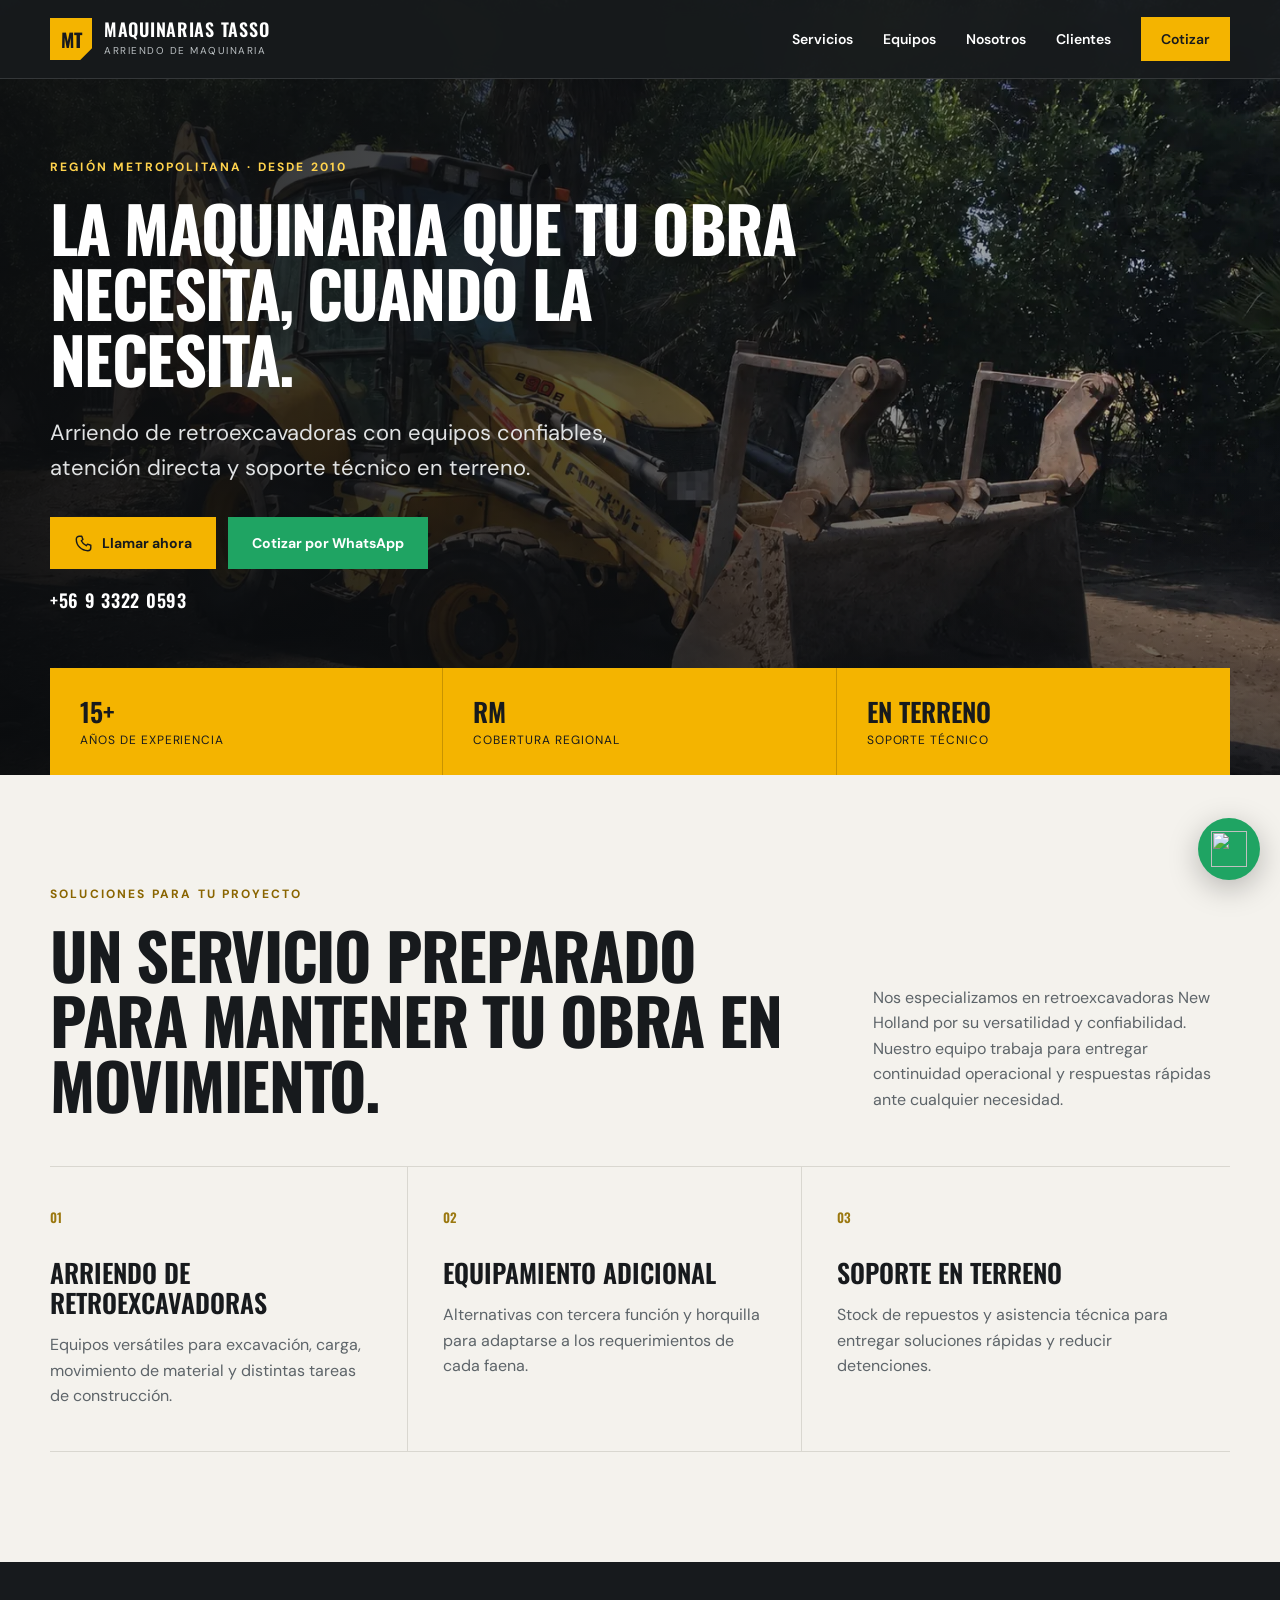
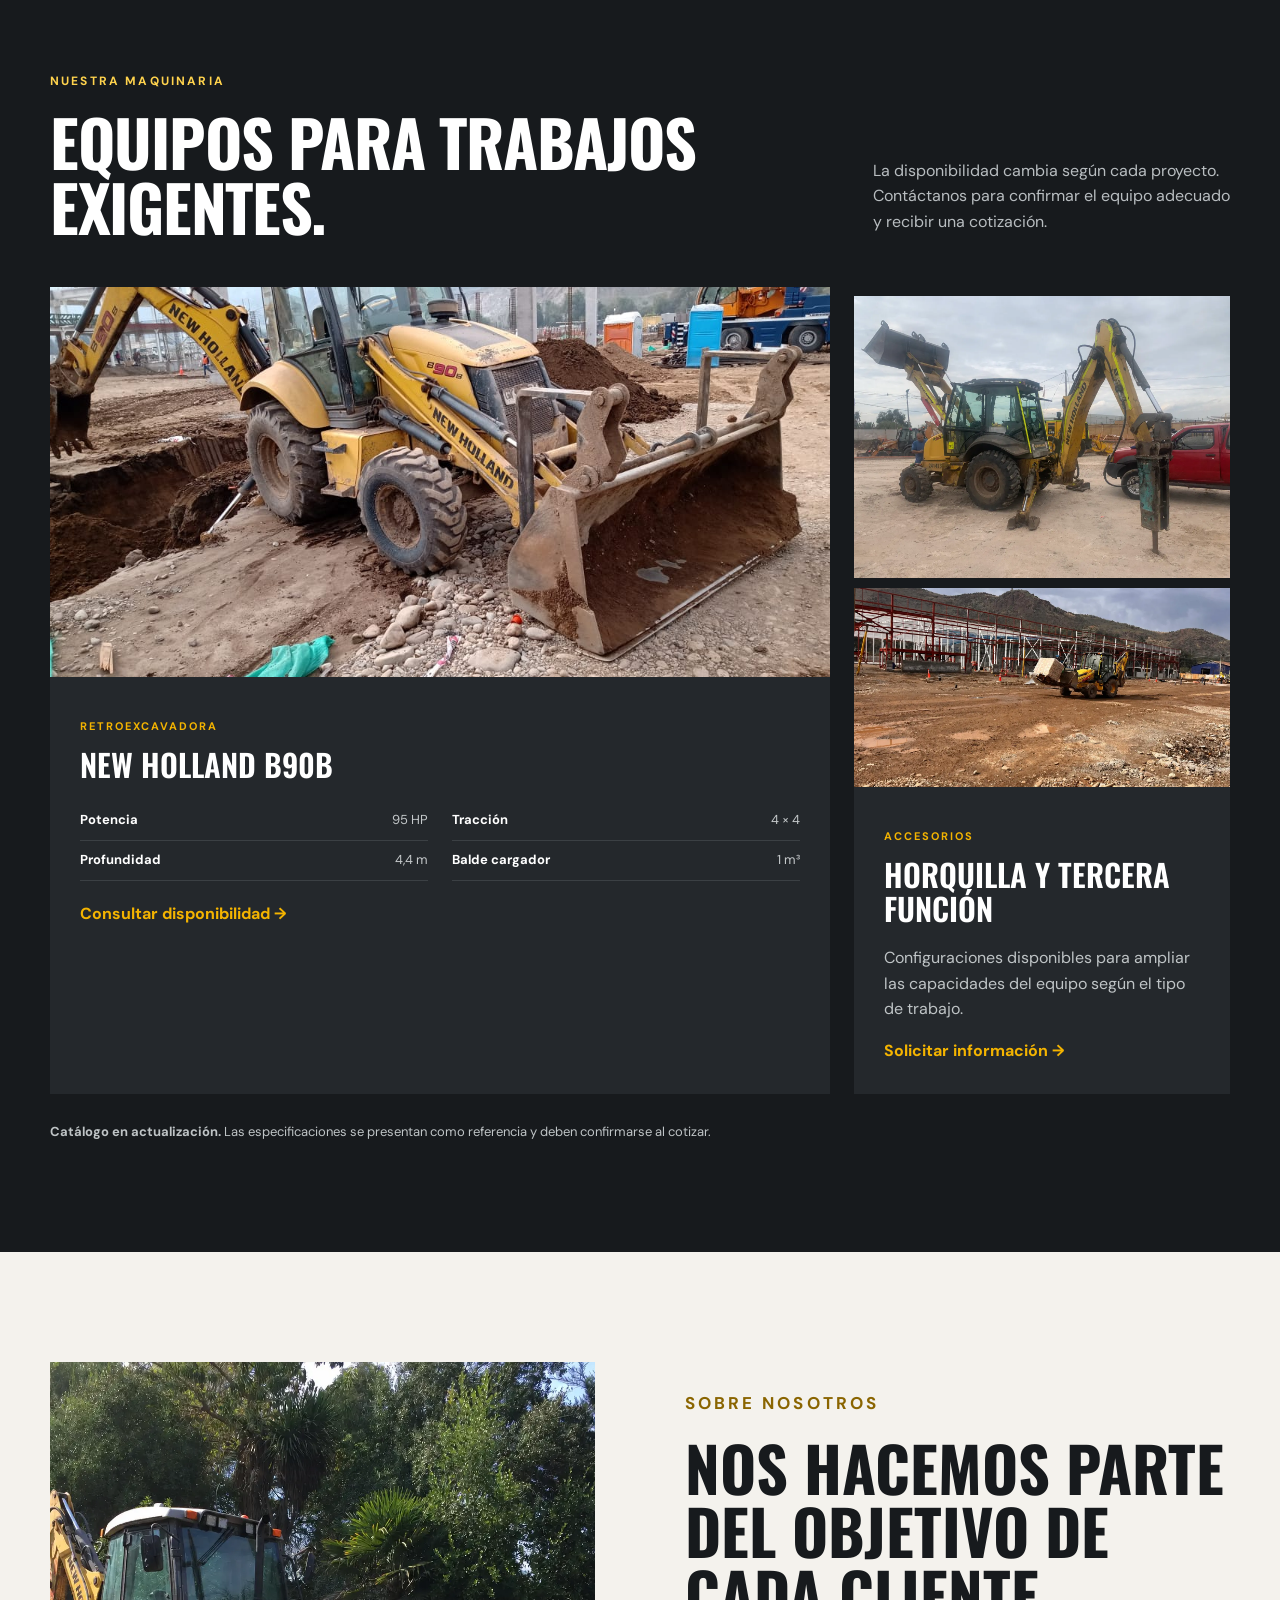
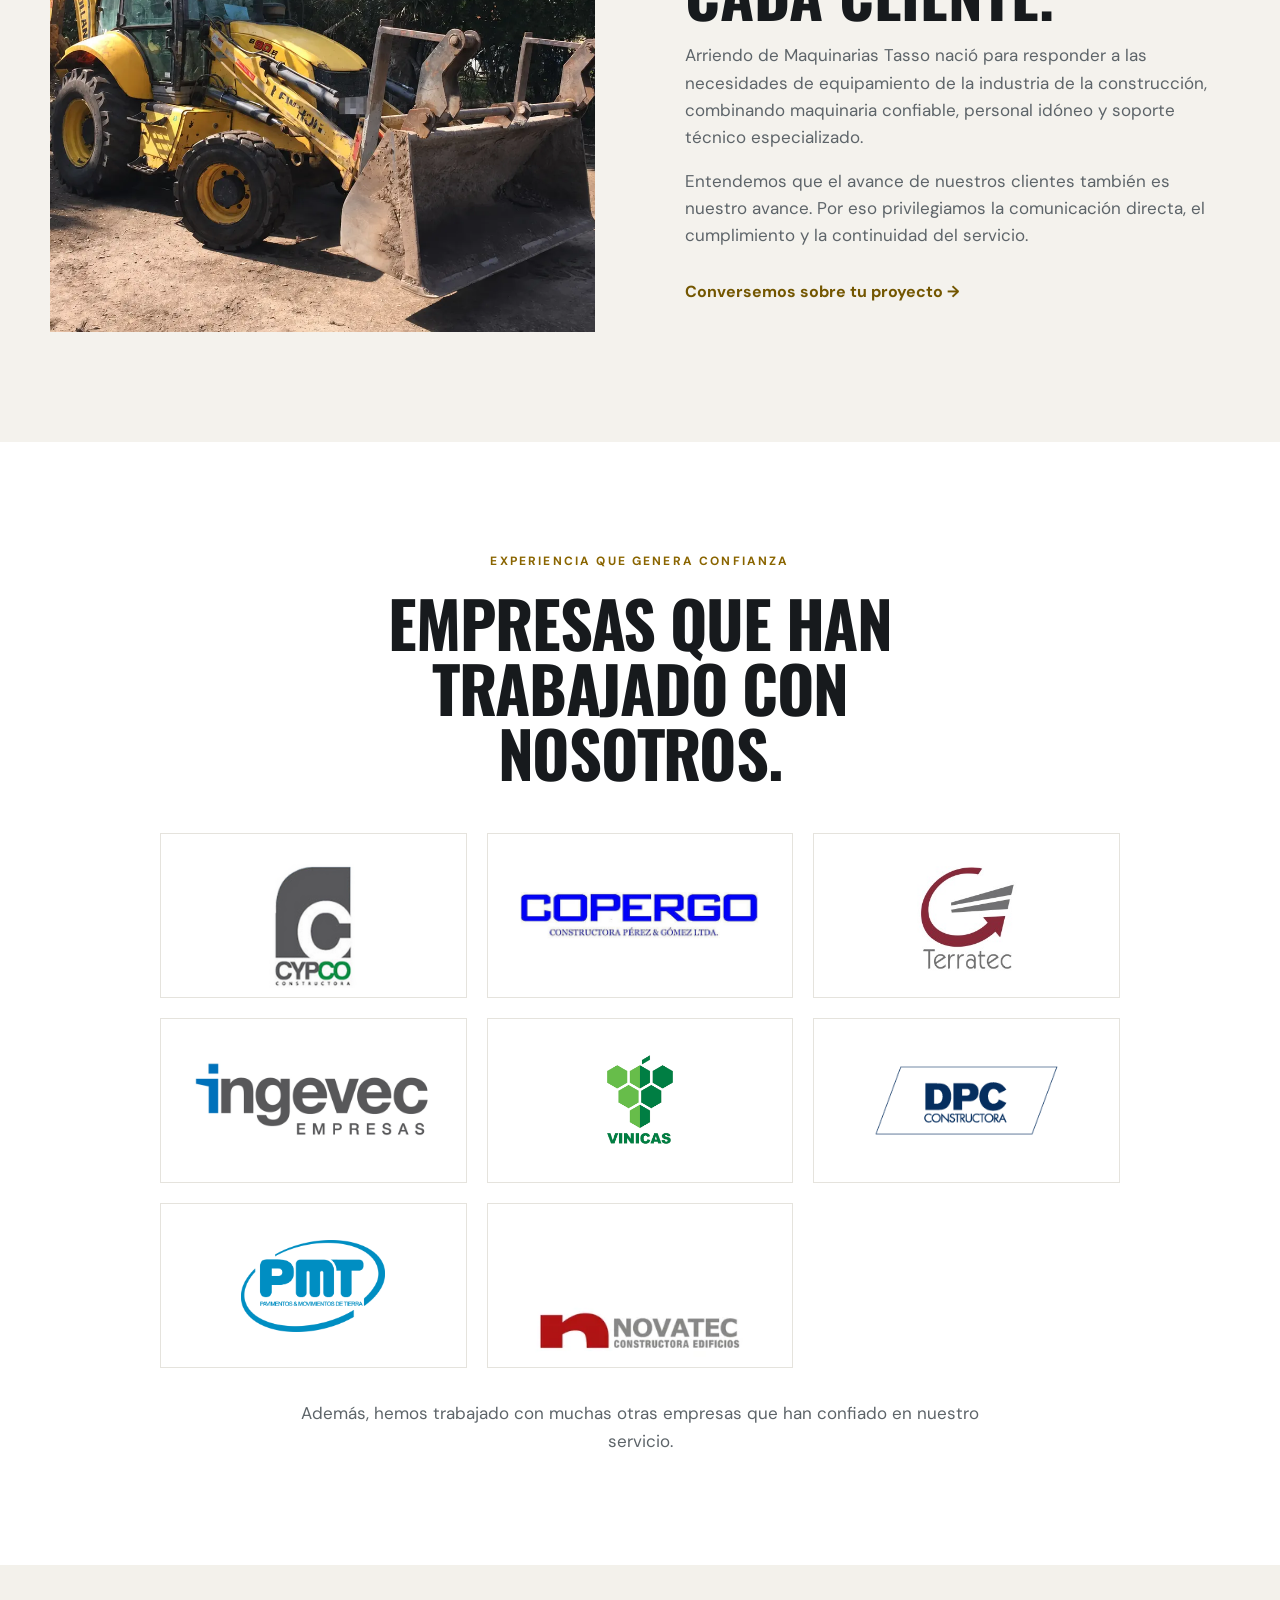
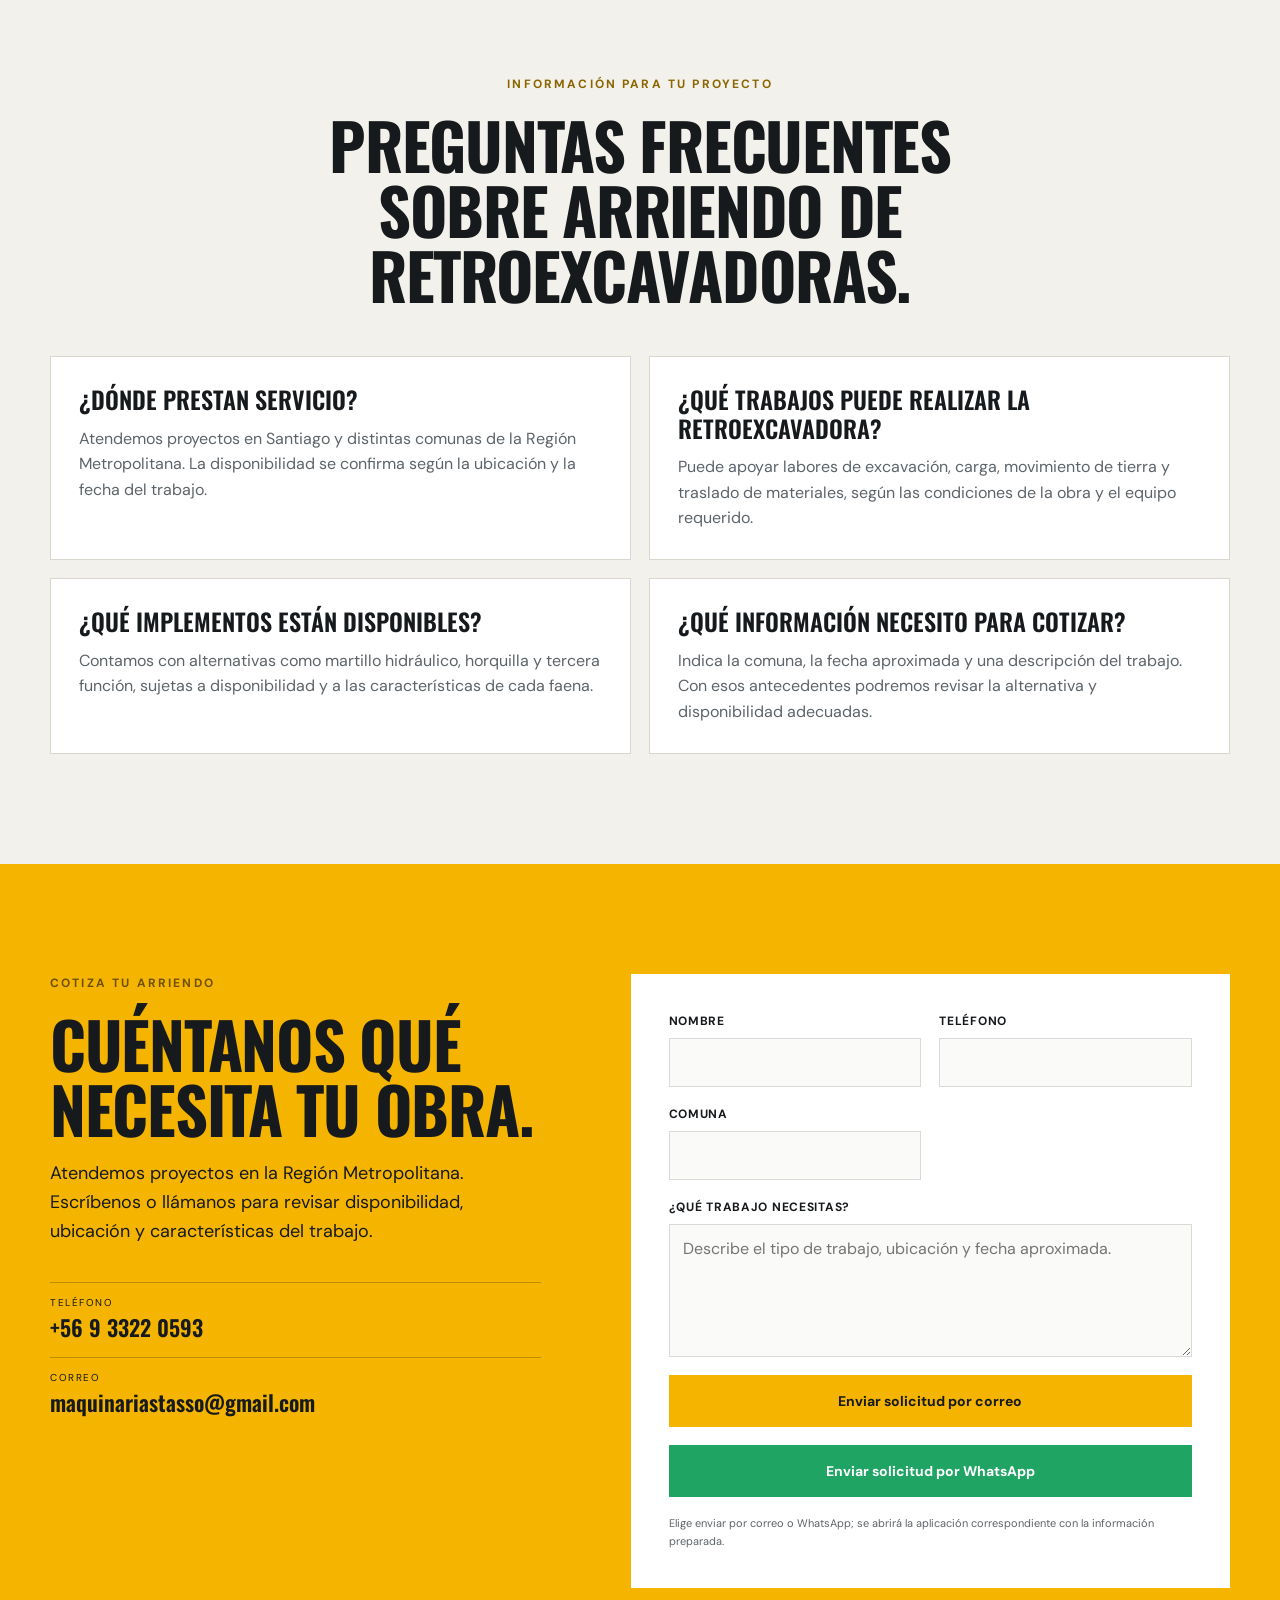
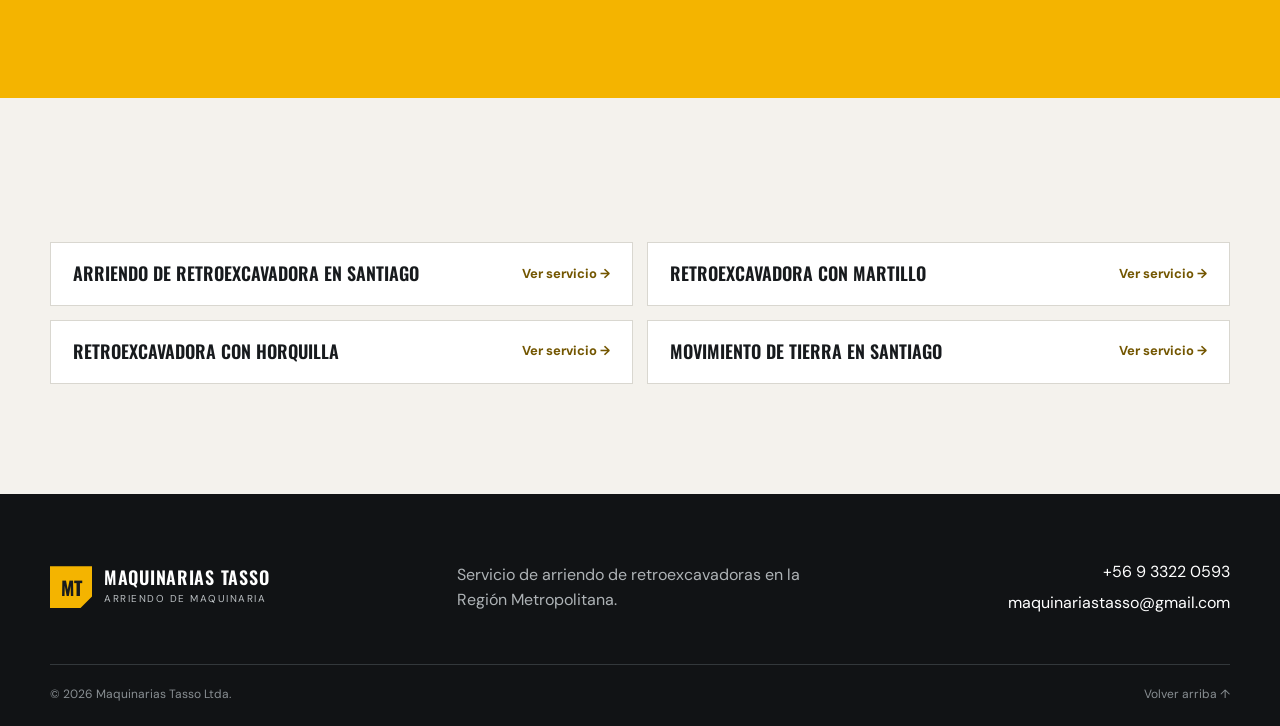
==== commit cef960d3: "Actualiza versión de estilos de la portada" ====
--- a/index.html
+++ b/index.html
@@ -16,7 +16,7 @@
   <link rel="preconnect" href="https://fonts.googleapis.com">
   <link rel="preconnect" href="https://fonts.gstatic.com" crossorigin>
   <link href="https://fonts.googleapis.com/css2?family=DM+Sans:wght@400;500;600;700&family=Oswald:wght@500;600;700&display=swap" rel="stylesheet">
-  <link rel="stylesheet" href="styles.css?v=20260822-2">
+  <link rel="stylesheet" href="styles.css?v=20260822-3">
   <script type="application/ld+json">
   {
     "@context": "https://schema.org",
--- a/styles.css
+++ b/styles.css
@@ -87,10 +87,18 @@
 /* Clientes adicionales y contenido útil para búsquedas */
 .clients-more{max-width:720px;margin:32px auto 0;text-align:center;color:var(--muted);font-size:17px}
 .logo-card-pmt img{max-width:190px;max-height:92px}
-.logo-card-novatec img{max-width:190px;max-height:82px}
+.logo-card-novatec{overflow:hidden}
+.logo-card-novatec img{width:230px;max-width:none;max-height:none;transform:translateY(-10px)}
 .seo-faq{background:#f3f1eb}
 .faq-grid{display:grid;grid-template-columns:repeat(2,minmax(0,1fr));gap:18px}
 .faq-item{background:#fff;border:1px solid var(--line);padding:28px}
 .faq-item h3{font:600 24px/1.2 "Oswald",sans-serif;text-transform:uppercase;margin:0 0 12px}
 .faq-item p{color:var(--muted);margin:0}
 @media(max-width:720px){.faq-grid{grid-template-columns:1fr}}
+
+
+/* Acciones de contacto y fotografías de servicios */
+.button-with-icon{display:inline-flex;align-items:center;justify-content:center;gap:9px}
+.button-icon{width:19px;height:19px;flex:0 0 auto}
+.service-photo{margin:0 0 34px;border:1px solid var(--line);background:#eceae4;overflow:hidden}
+.service-photo img{display:block;width:100%;height:auto;max-height:560px;object-fit:contain}
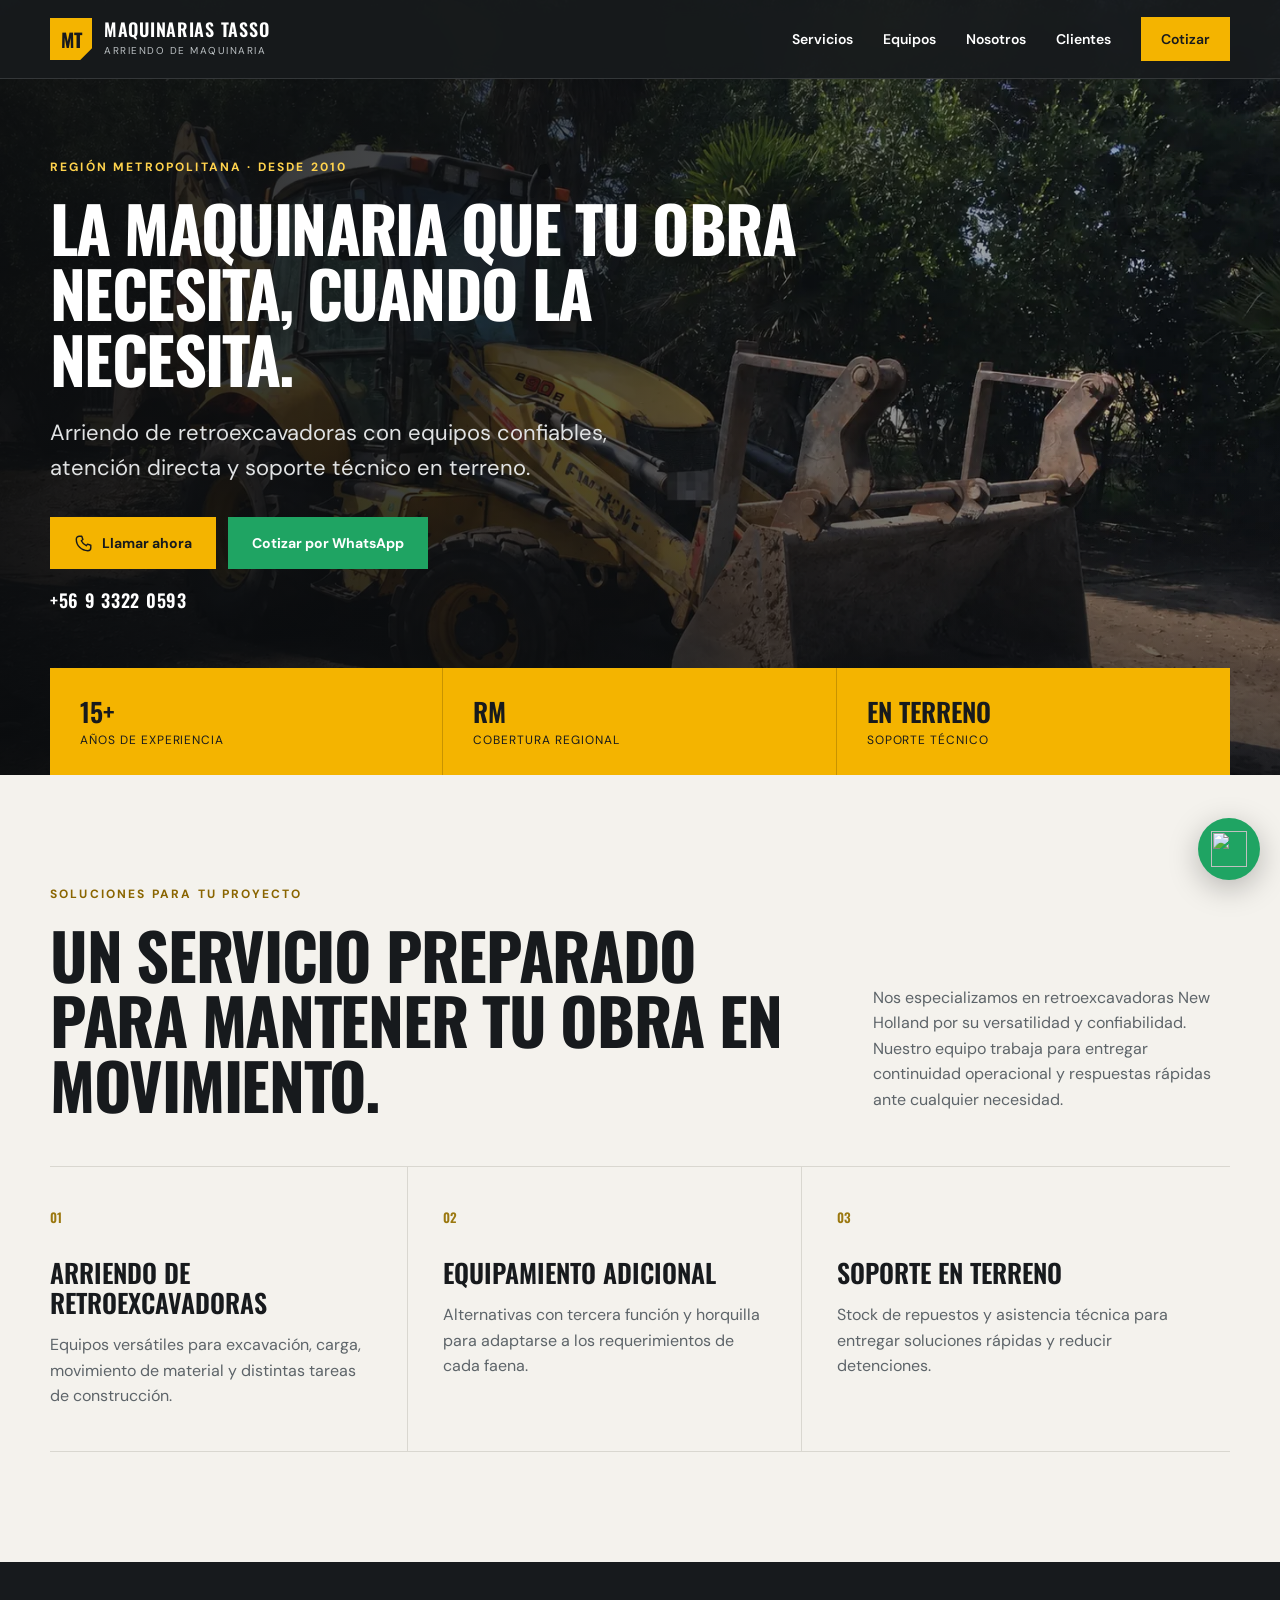
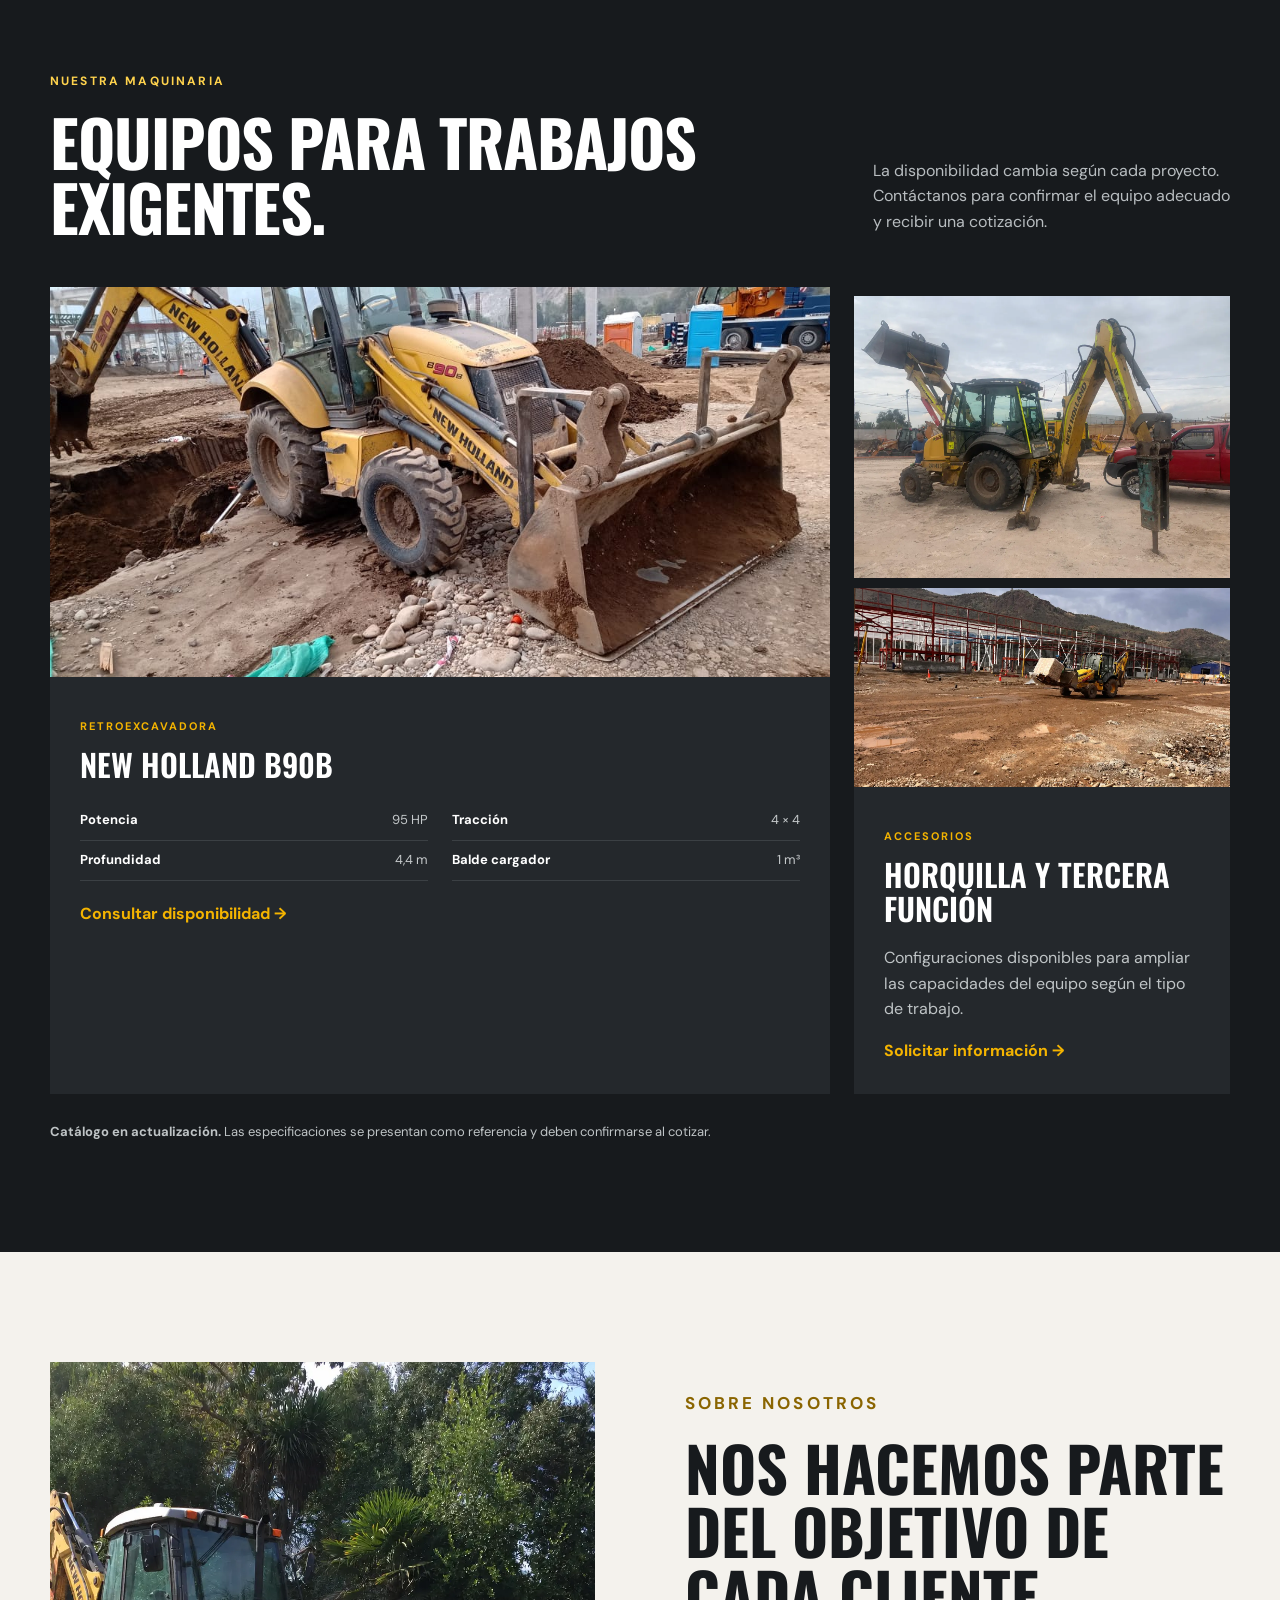
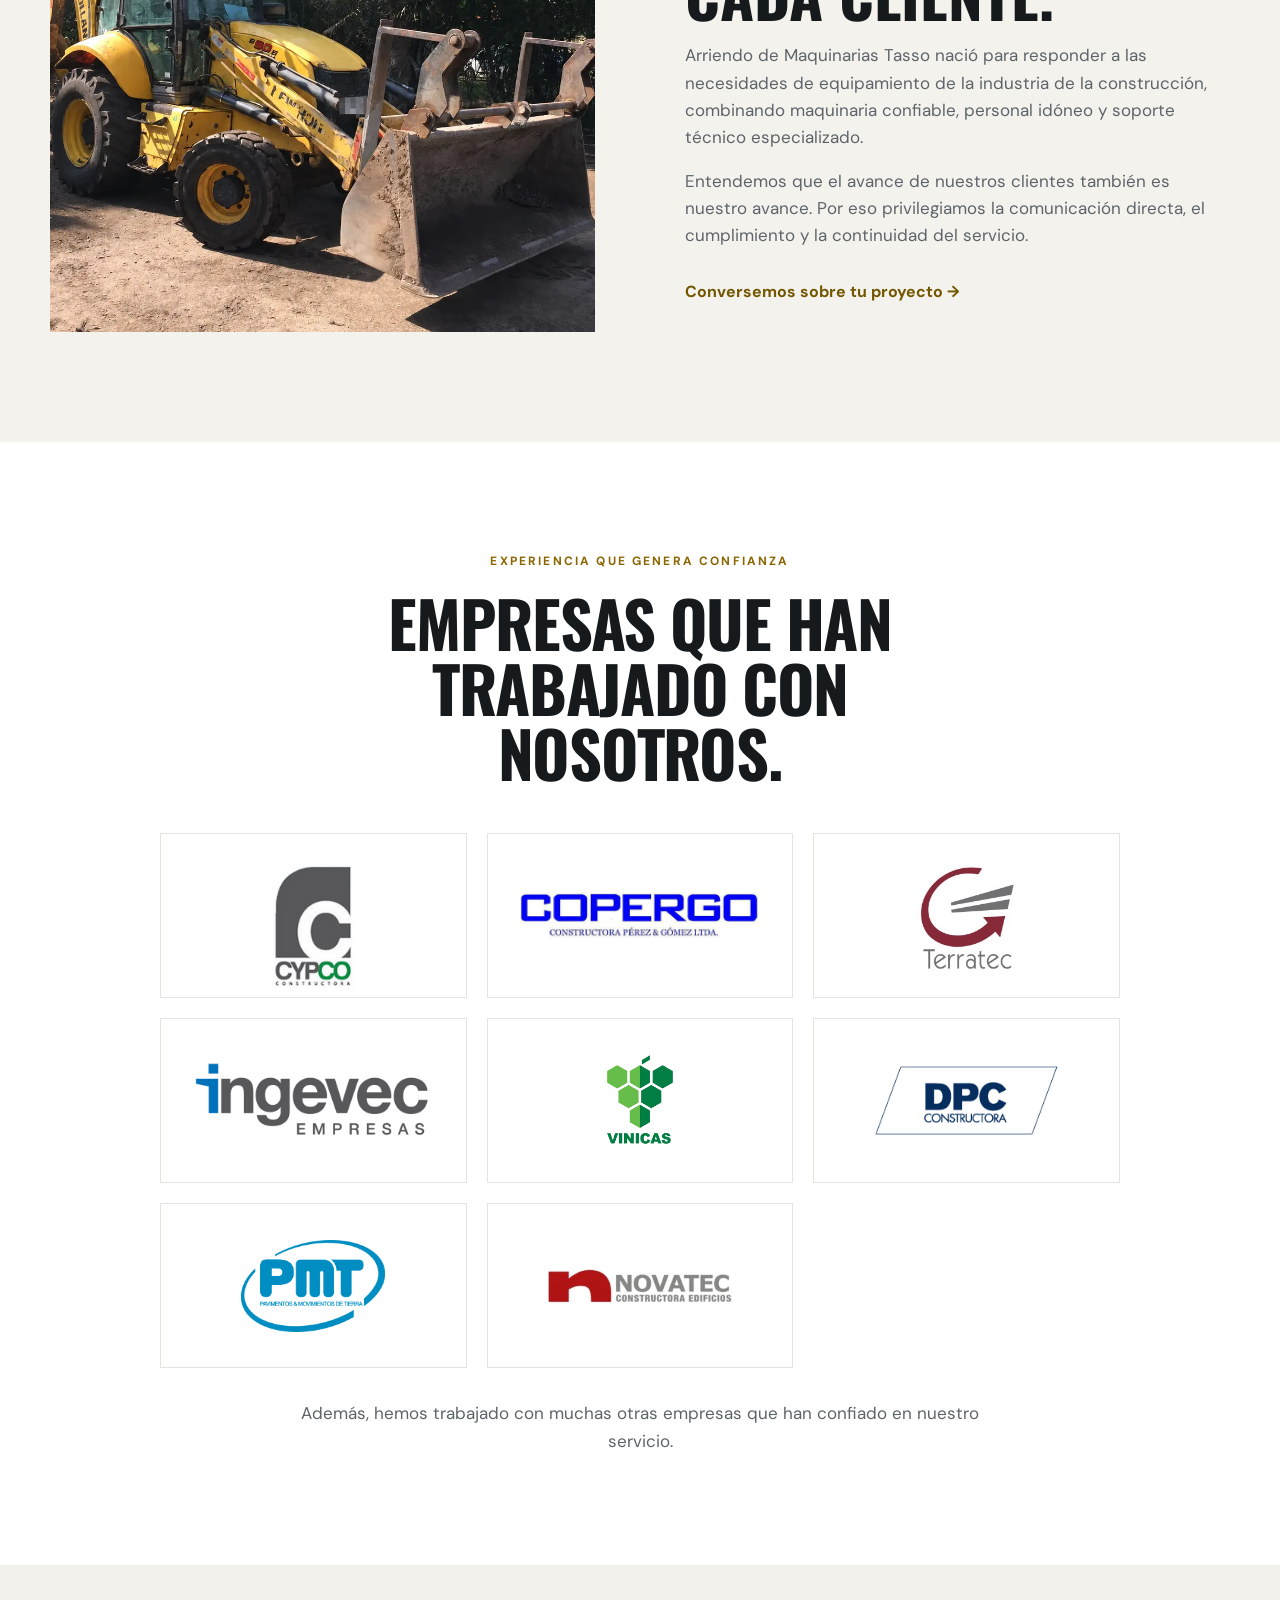
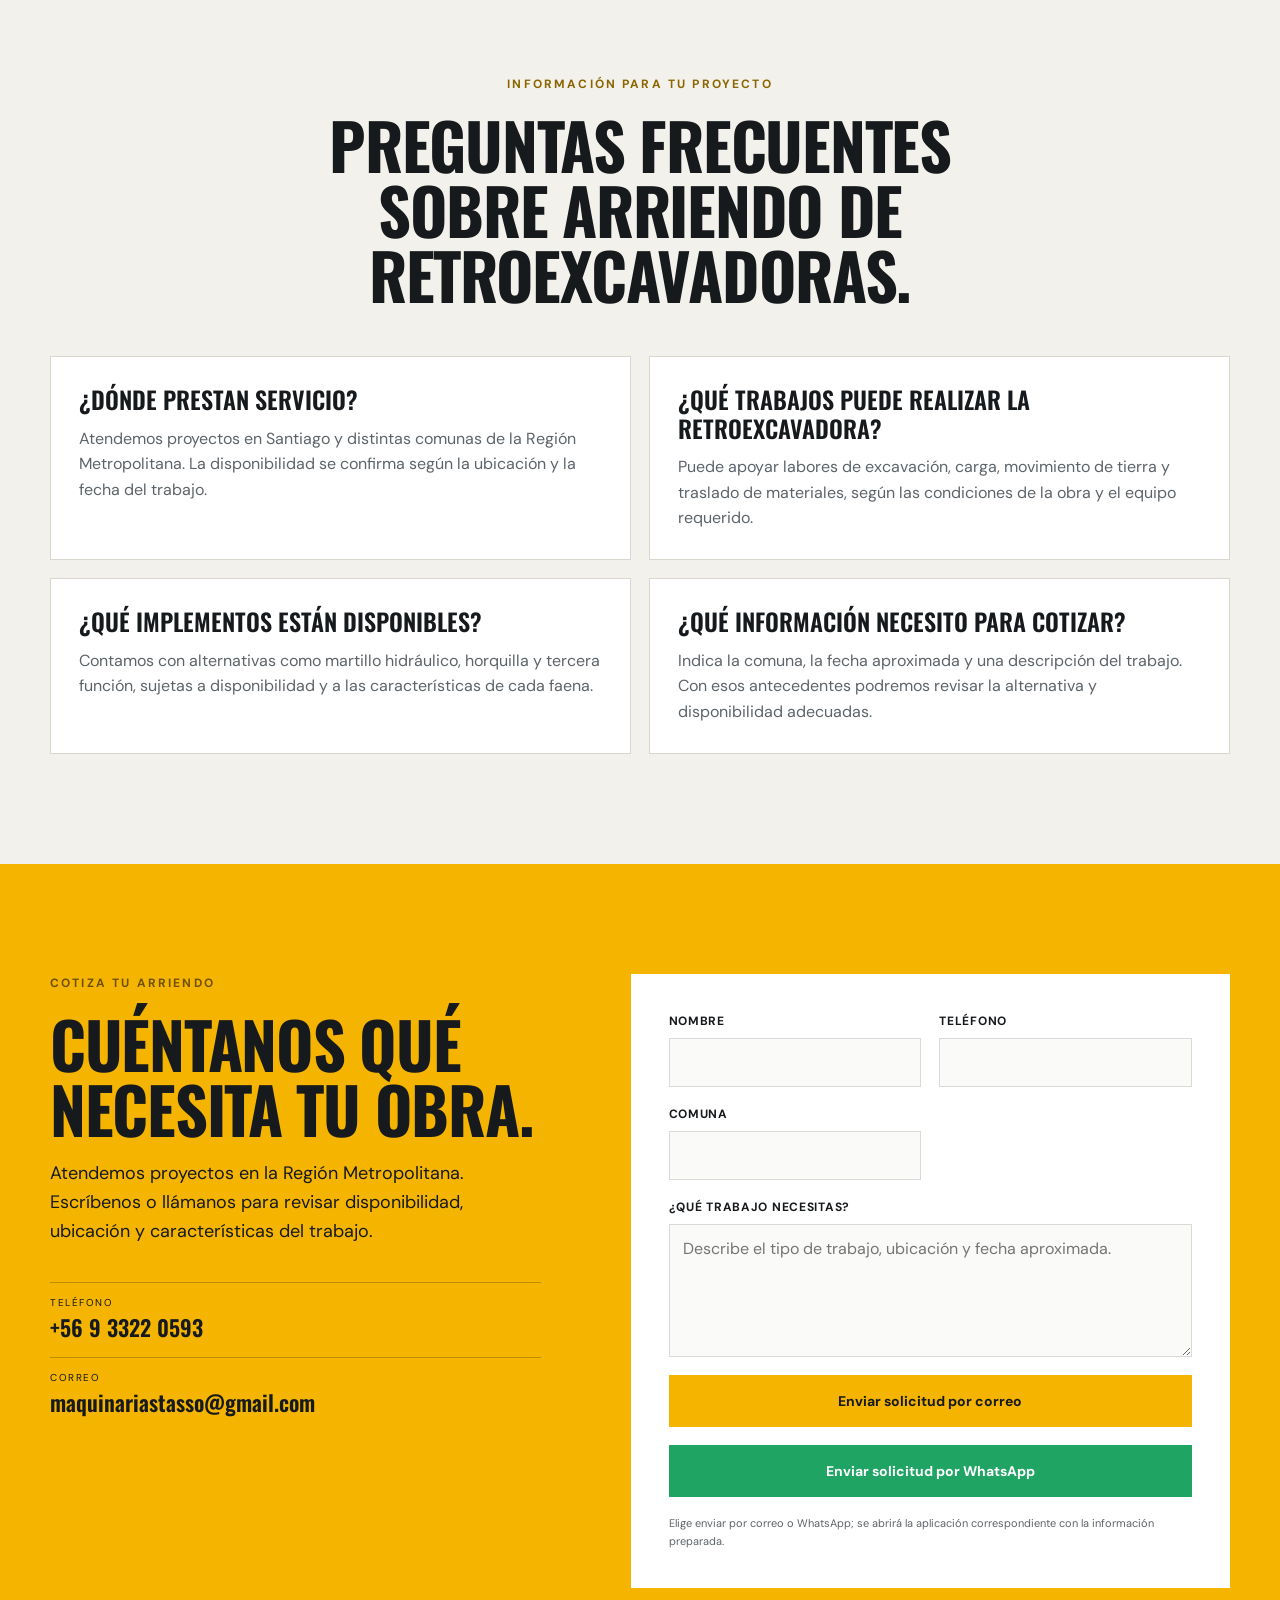
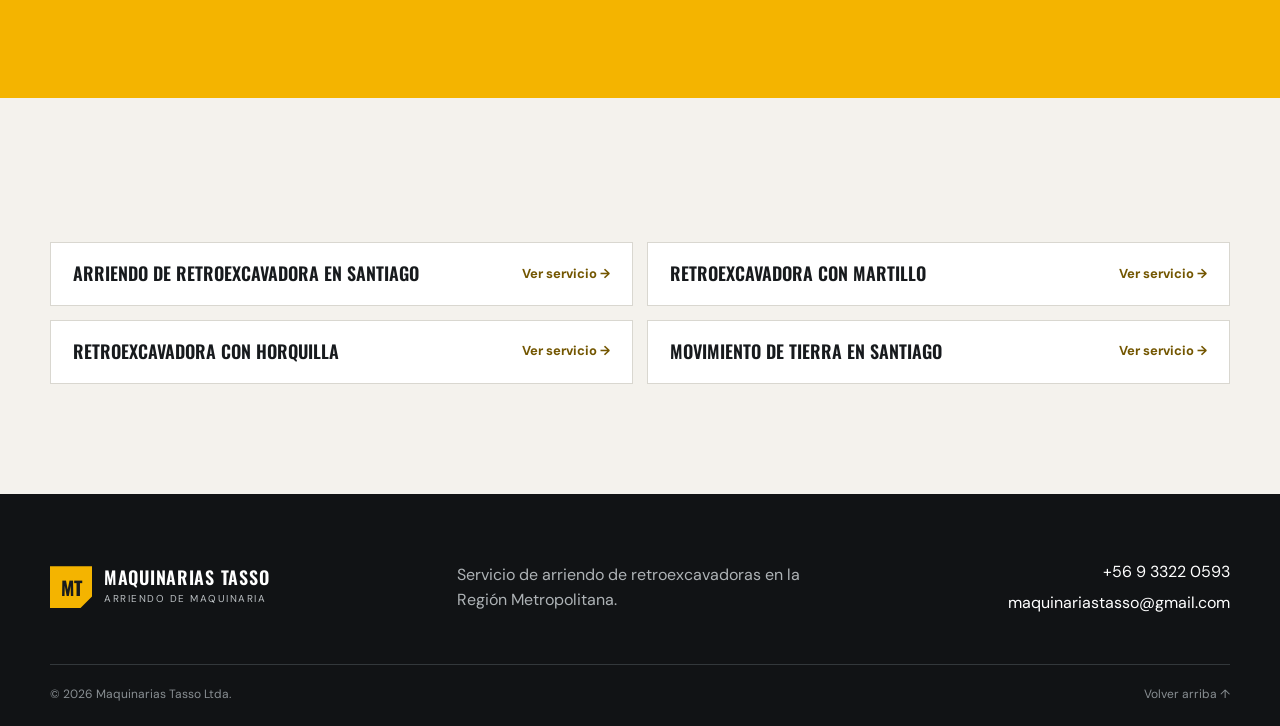
==== commit de2b42da: "Centra correctamente el logo de Novatec" ====
--- a/index.html
+++ b/index.html
@@ -16,7 +16,7 @@
   <link rel="preconnect" href="https://fonts.googleapis.com">
   <link rel="preconnect" href="https://fonts.gstatic.com" crossorigin>
   <link href="https://fonts.googleapis.com/css2?family=DM+Sans:wght@400;500;600;700&family=Oswald:wght@500;600;700&display=swap" rel="stylesheet">
-  <link rel="stylesheet" href="styles.css?v=20260822-3">
+  <link rel="stylesheet" href="styles.css?v=20260822-4">
   <script type="application/ld+json">
   {
     "@context": "https://schema.org",
@@ -146,7 +146,7 @@
           <div class="logo-card logo-card-square"><img src="assets/cliente-vinicas.png" alt="Vinicas" loading="lazy"></div>
           <div class="logo-card logo-card-dpc"><img src="assets/cliente-dpc.png" alt="DPC Constructora" loading="lazy"></div>
           <div class="logo-card logo-card-pmt"><img src="assets/cliente-pmt.png" alt="PMT Pavimentos y Movimientos de Tierra" loading="lazy"></div>
-          <div class="logo-card logo-card-novatec"><img src="assets/cliente-novatec.png" alt="Novatec Constructora Edificios" loading="lazy"></div>
+          <div class="logo-card logo-card-novatec"><img src="assets/cliente-novatec-centrado.png?v=1" alt="Novatec Constructora Edificios" loading="lazy"></div>
         </div>
         <p class="clients-more">Además, hemos trabajado con muchas otras empresas que han confiado en nuestro servicio.</p>
       </div>
--- a/styles.css
+++ b/styles.css
@@ -87,8 +87,7 @@
 /* Clientes adicionales y contenido útil para búsquedas */
 .clients-more{max-width:720px;margin:32px auto 0;text-align:center;color:var(--muted);font-size:17px}
 .logo-card-pmt img{max-width:190px;max-height:92px}
-.logo-card-novatec{overflow:hidden}
-.logo-card-novatec img{width:230px;max-width:none;max-height:none;transform:translateY(-10px)}
+.logo-card-novatec img{max-width:200px;max-height:72px}
 .seo-faq{background:#f3f1eb}
 .faq-grid{display:grid;grid-template-columns:repeat(2,minmax(0,1fr));gap:18px}
 .faq-item{background:#fff;border:1px solid var(--line);padding:28px}
